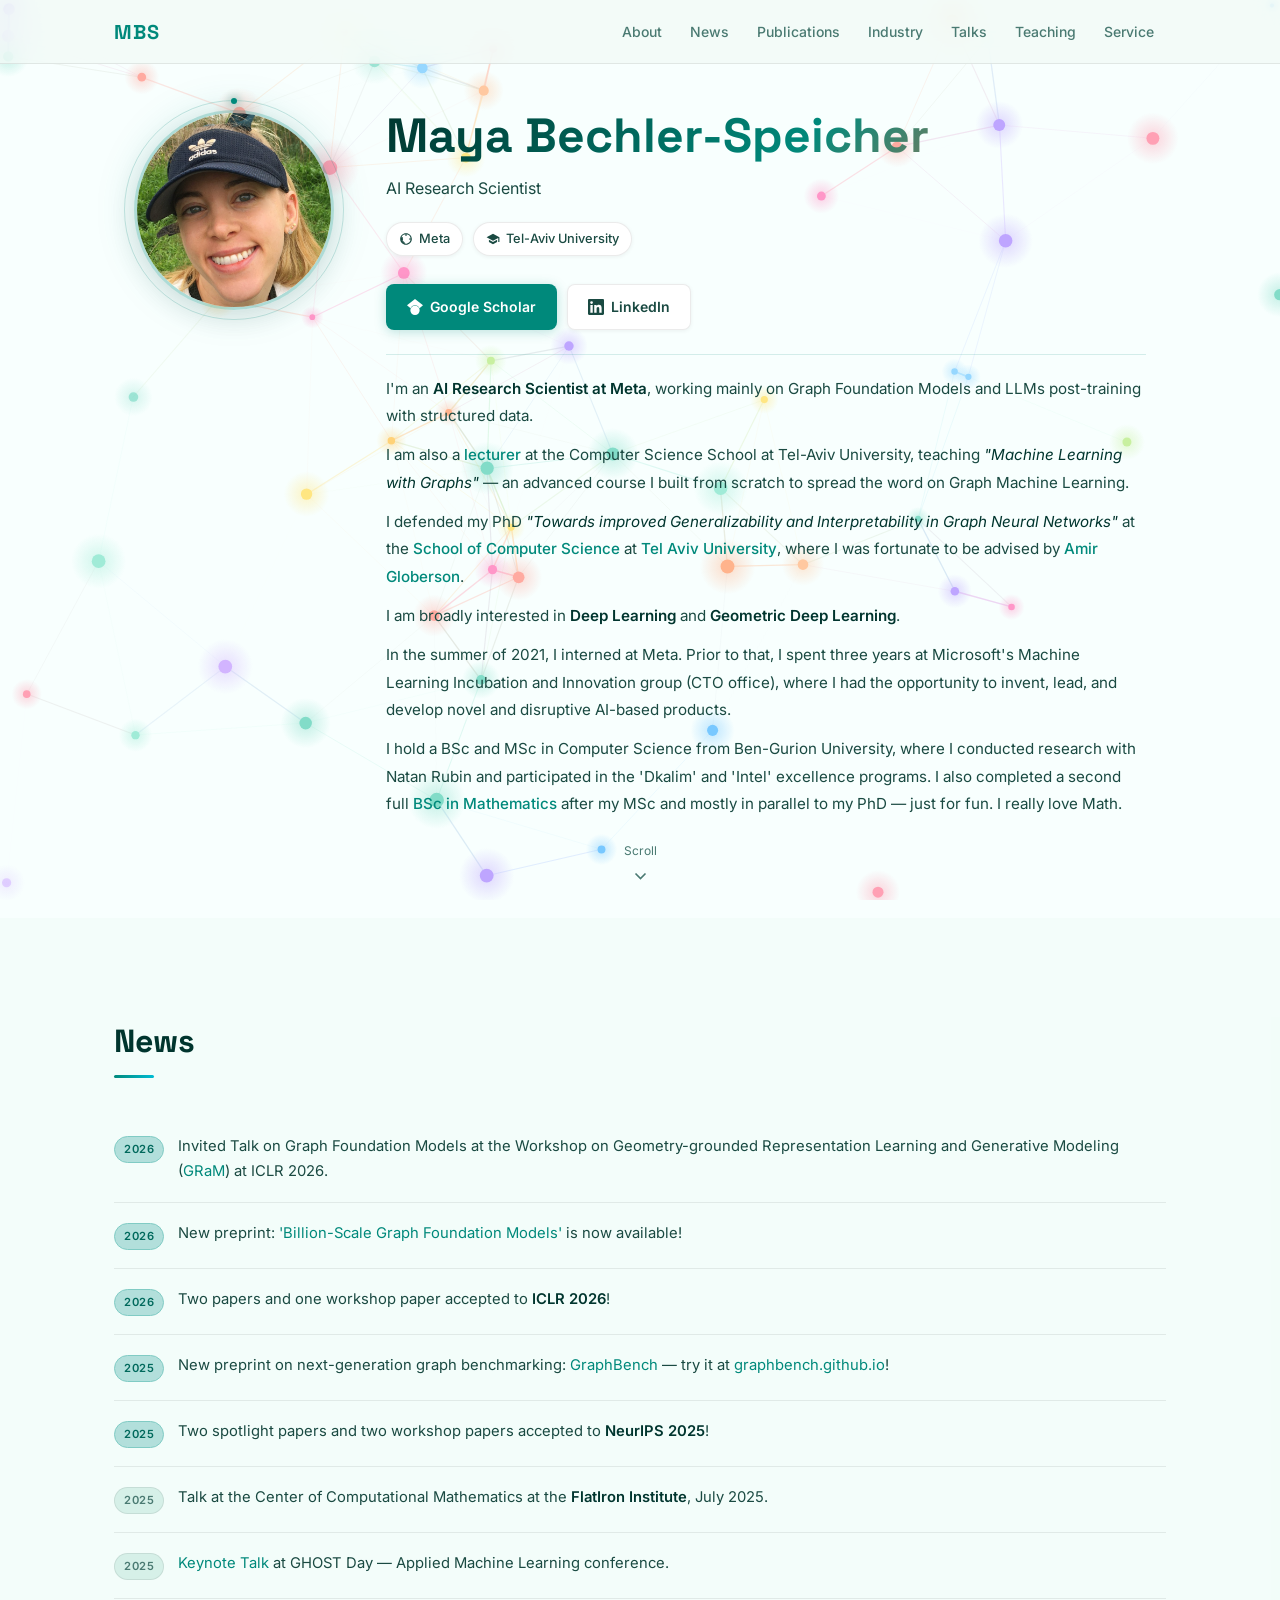
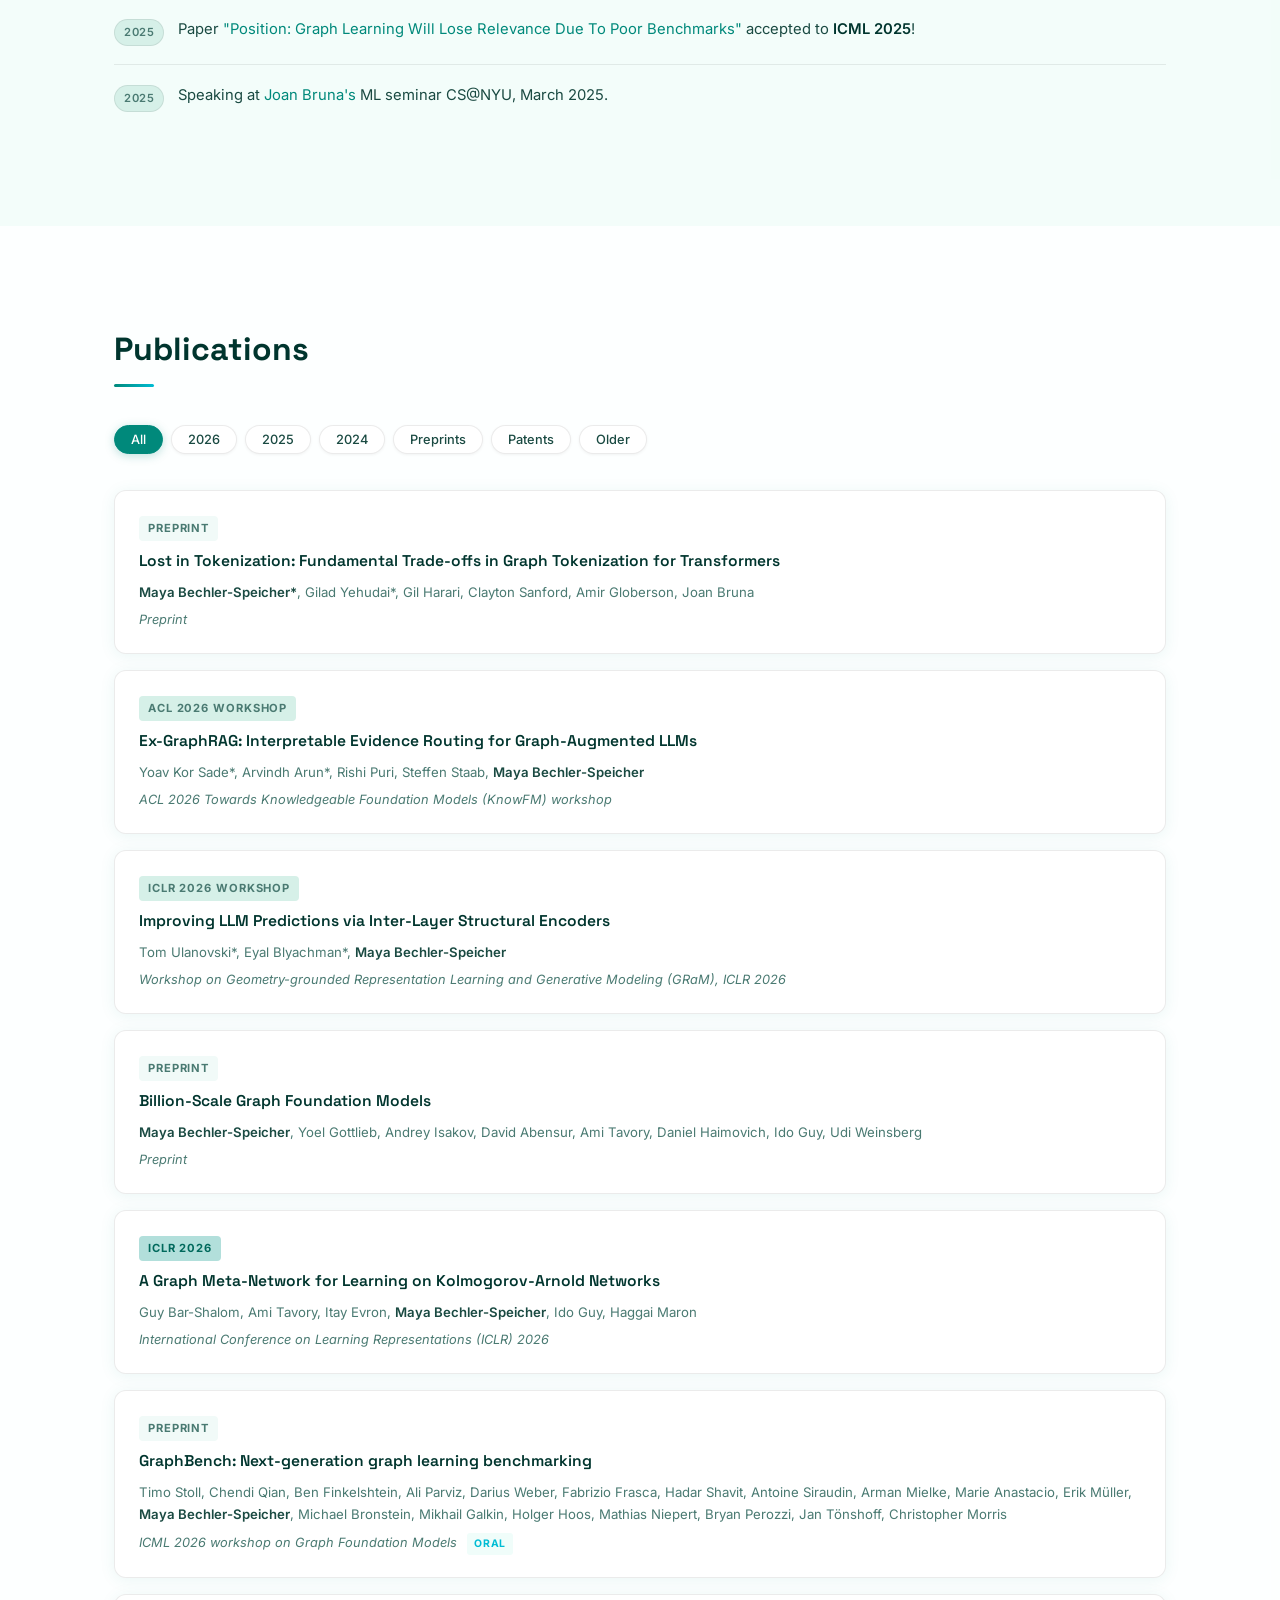
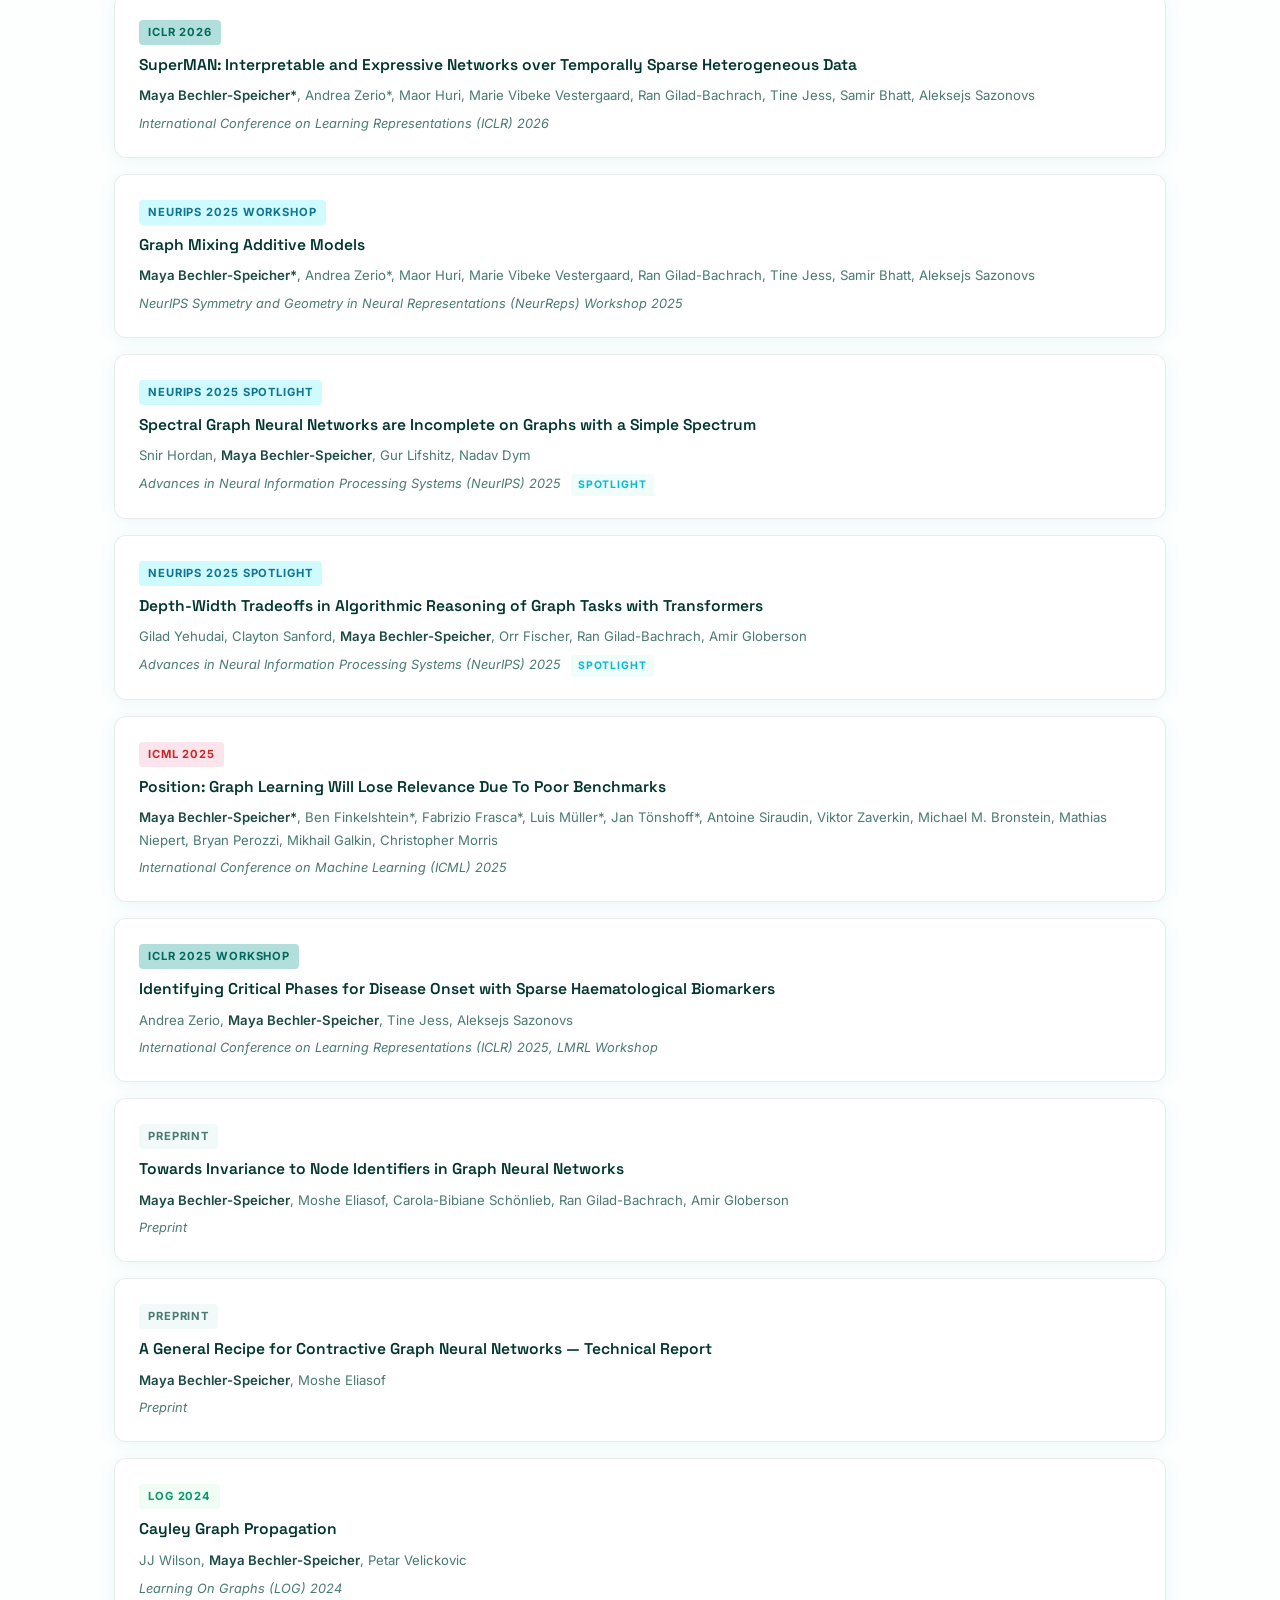
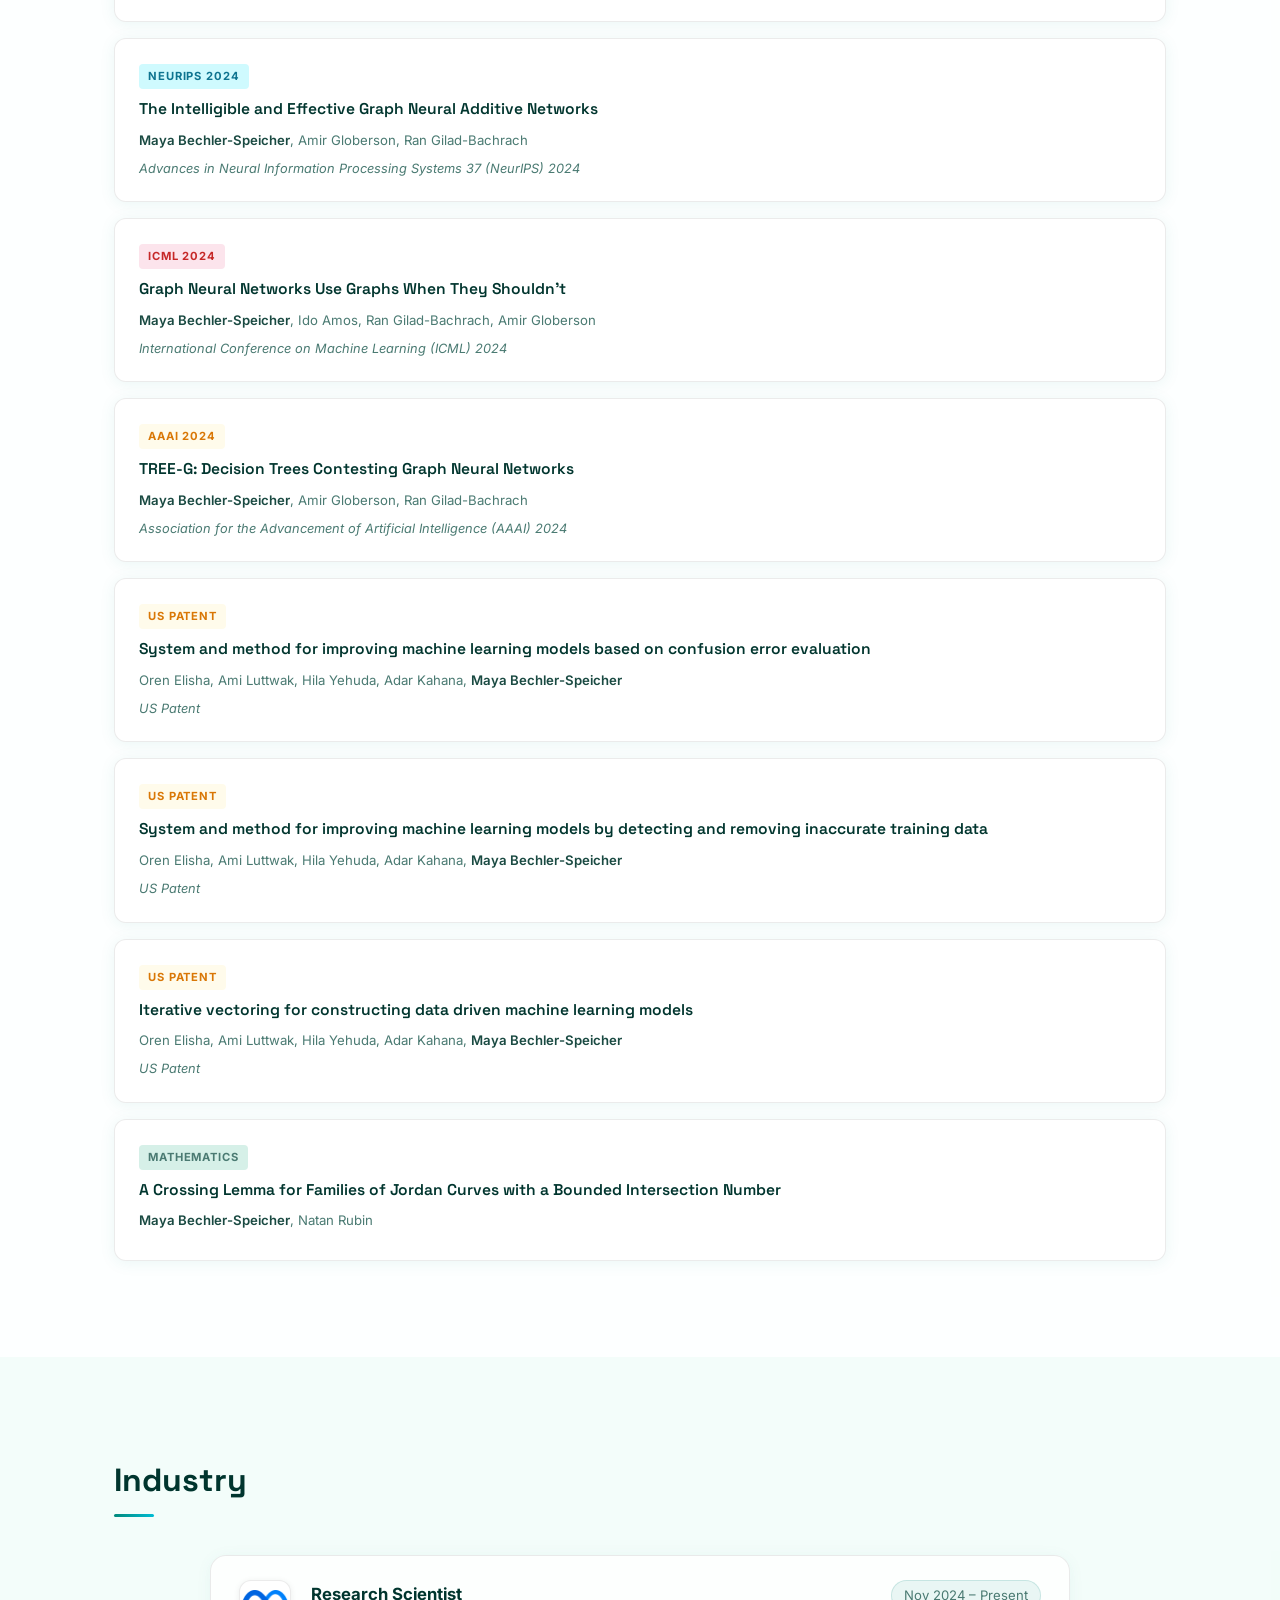
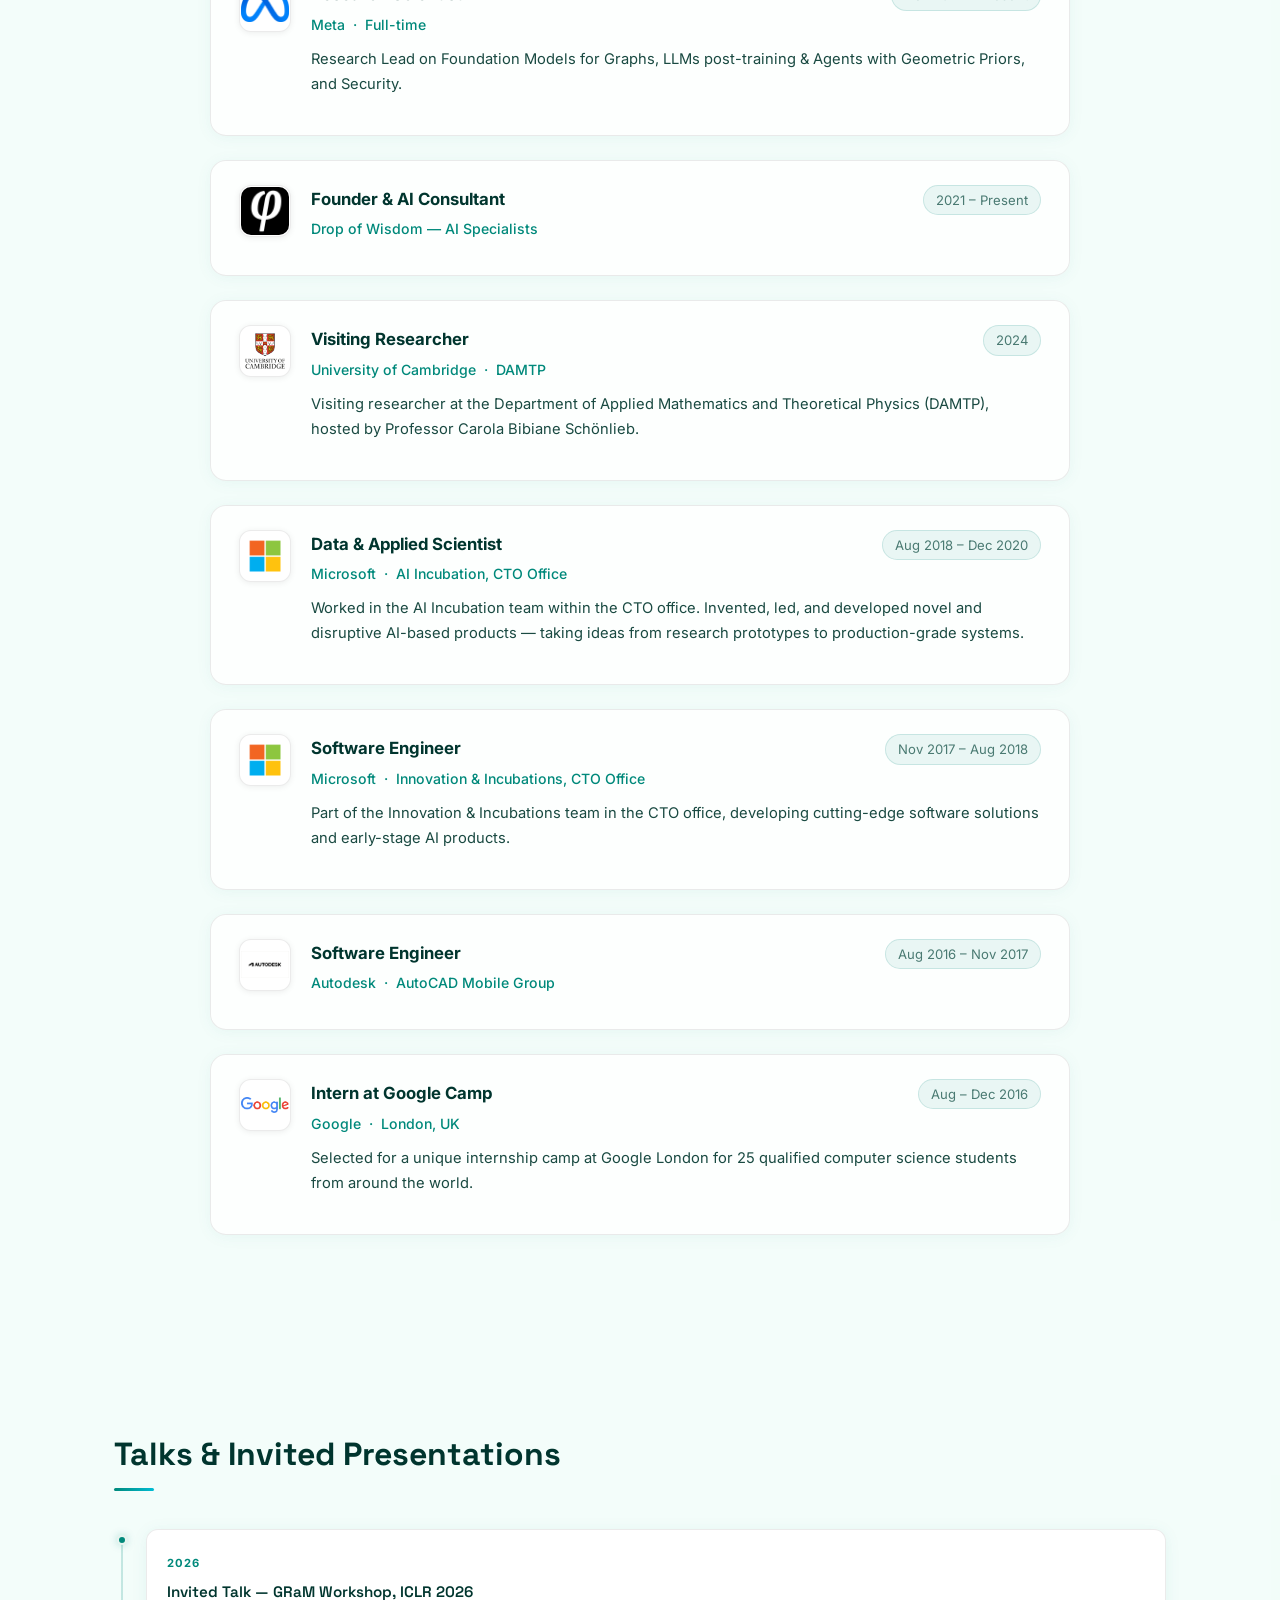
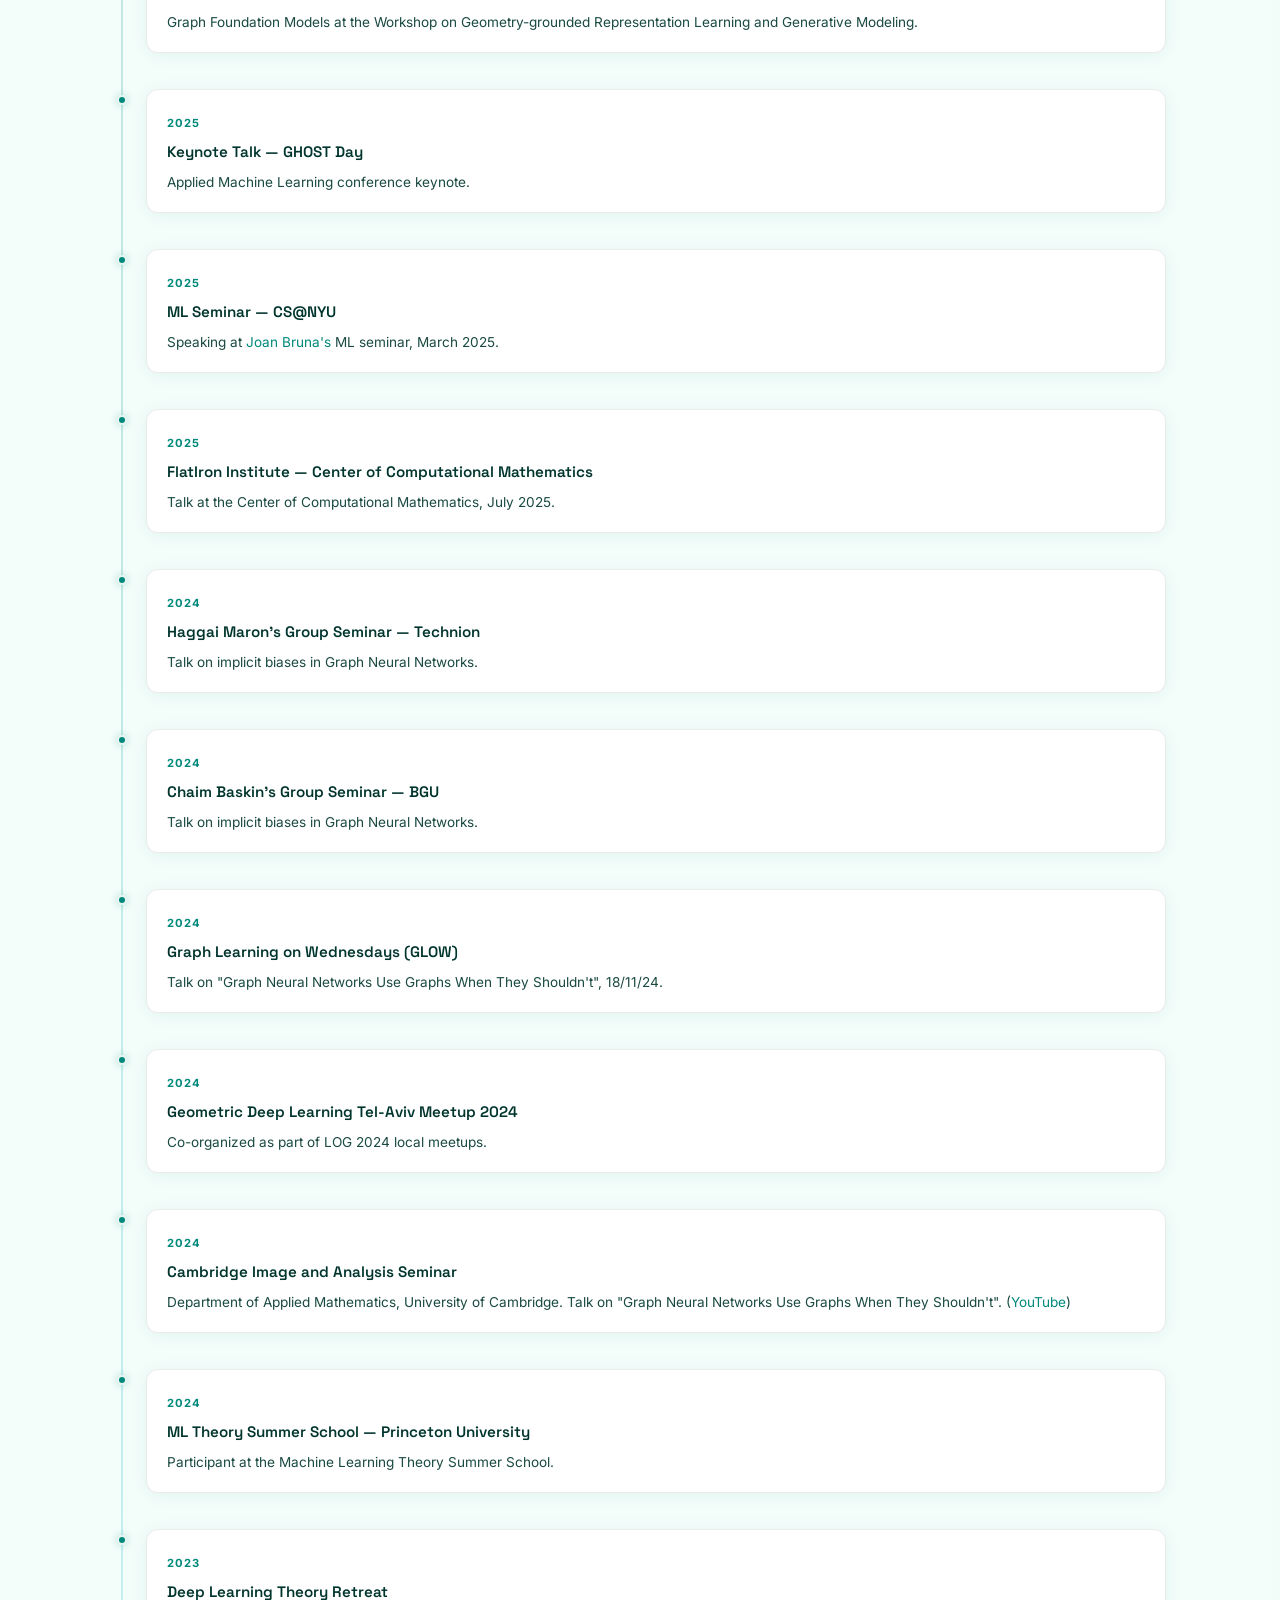
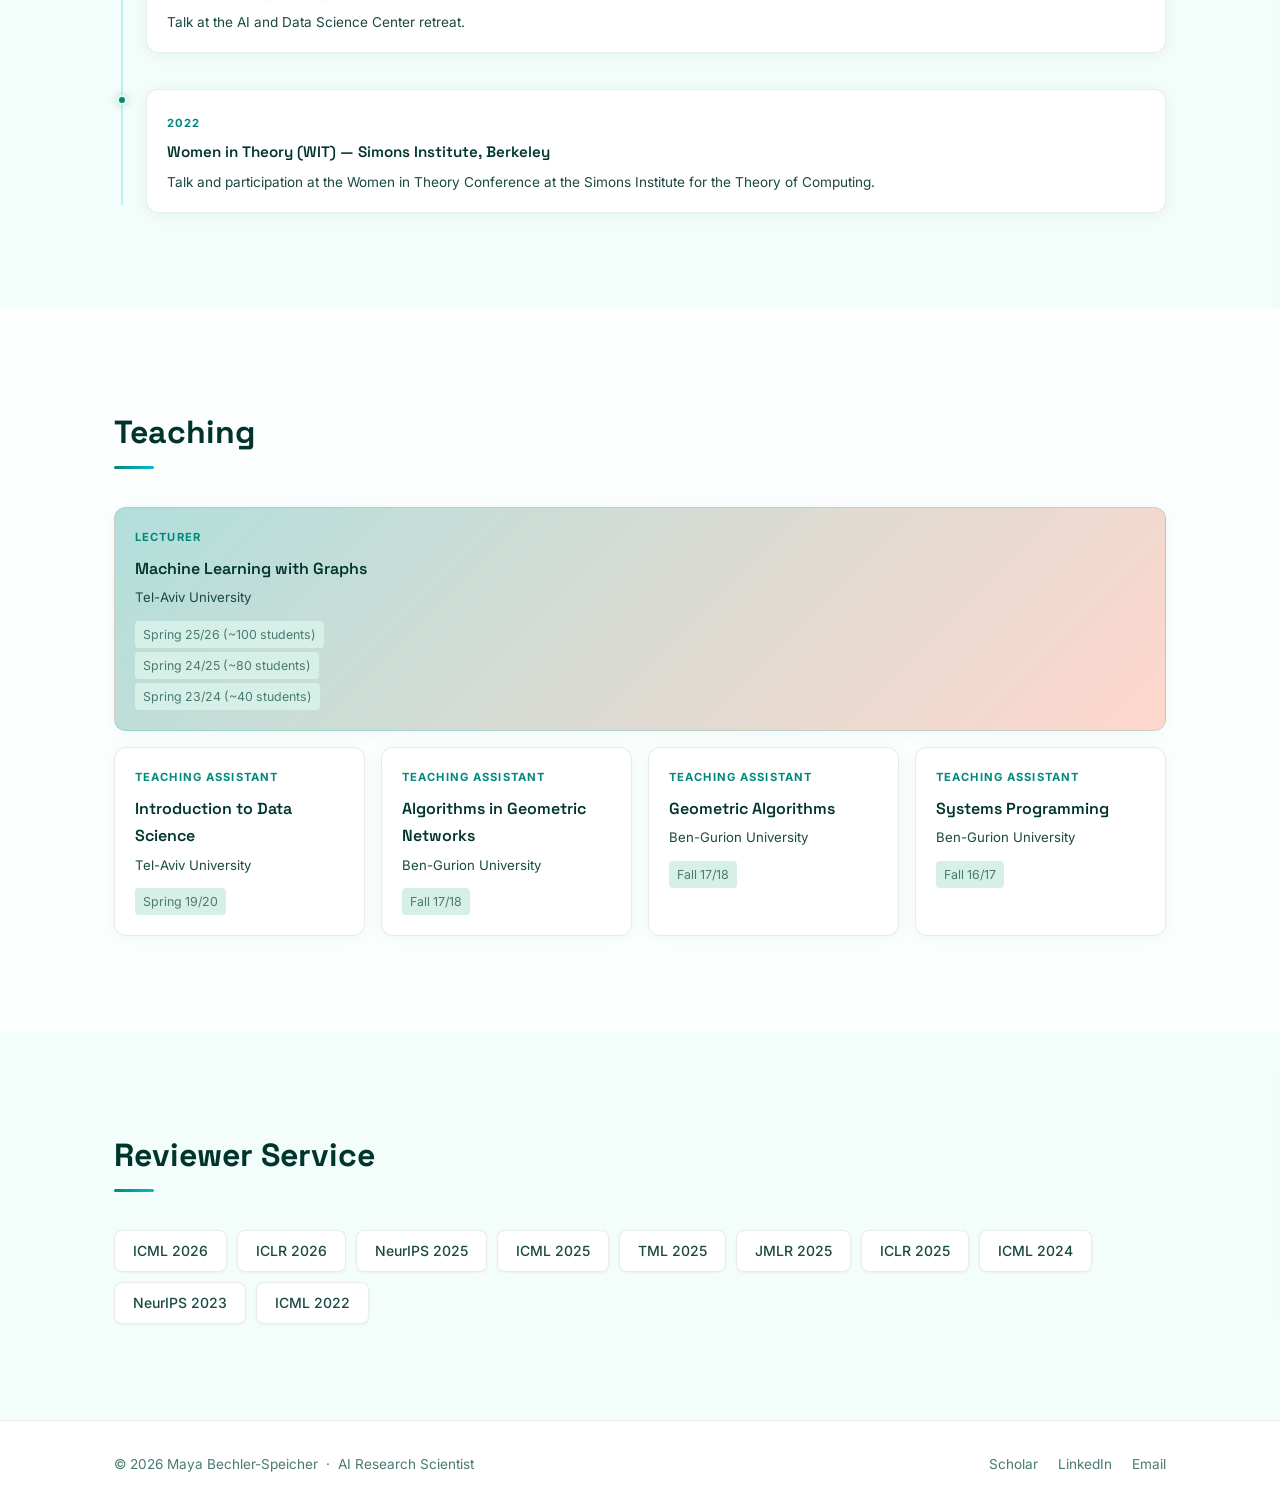
==== index.html @ f7dea1dd "Update index.html" ====
<!DOCTYPE html>
<html lang="en">
<head>
  <meta charset="UTF-8" />
  <meta name="viewport" content="width=device-width, initial-scale=1.0" />
  <title>Maya Bechler-Speicher | AI Research Scientist</title>
  <link rel="preconnect" href="https://fonts.googleapis.com" />
  <link rel="preconnect" href="https://fonts.gstatic.com" crossorigin />
  <link href="https://fonts.googleapis.com/css2?family=Inter:wght@300;400;500;600;700&family=Space+Grotesk:wght@400;500;600;700&display=swap" rel="stylesheet" />
  <link rel="stylesheet" href="style.css" />
</head>
<body>

  <!-- Full-page animated graph background -->
  <canvas id="graphCanvas"></canvas>

  <!-- Navigation -->
  <nav id="navbar">
    <div class="nav-inner">
      <a href="#hero" class="nav-logo">MBS</a>
      <ul class="nav-links">
        <li><a href="#about">About</a></li>
        <li><a href="#news">News</a></li>
        <li><a href="#publications">Publications</a></li>
        <li><a href="#industry">Industry</a></li>
        <li><a href="#talks">Talks</a></li>
        <li><a href="#teaching">Teaching</a></li>
        <li><a href="#service">Service</a></li>
      </ul>
      <button class="nav-toggle" id="navToggle" aria-label="Toggle menu">
        <span></span><span></span><span></span>
      </button>
    </div>
  </nav>

  <!-- Hero + About combined -->
  <section id="hero">
    <div class="hero-content">
      <div class="hero-photo-wrap">
        <img src="maya_profile.webp" alt="Maya Bechler-Speicher" class="hero-photo" />
        <div class="photo-ring"></div>
      </div>
      <div class="hero-text">
        <h1 class="hero-name">Maya Bechler-Speicher</h1>
        <p class="hero-role">AI Research Scientist</p>
        <div class="hero-affiliations">
          <span class="affil-badge">
            <svg viewBox="0 0 24 24" fill="currentColor" width="14" height="14"><path d="M12 2C6.48 2 2 6.48 2 12s4.48 10 10 10 10-4.48 10-10S17.52 2 12 2zm-1 17.93V18c0-.55.45-1 1-1s1 .45 1 1v1.93A8.001 8.001 0 014.07 13H6c.55 0 1 .45 1 1s-.45 1-1 1H4.07A8.001 8.001 0 0111 19.93zM4.07 11H6c.55 0 1-.45 1-1s-.45-1-1-1H4.07A8.001 8.001 0 0111 4.07V6c0 .55.45 1 1 1s1-.45 1-1V4.07A8.001 8.001 0 0119.93 11H18c-.55 0-1 .45-1 1s.45 1 1 1h1.93A8.001 8.001 0 0113 19.93V18c0-.55-.45-1-1-1s-1 .45-1 1v1.93A8.001 8.001 0 014.07 13H6c.55 0 1-.45 1-1s-.45-1-1-1H4.07z"/></svg>
            Meta
          </span>
          <span class="affil-badge">
            <svg viewBox="0 0 24 24" fill="currentColor" width="14" height="14"><path d="M12 3L1 9l11 6 9-4.91V17h2V9L12 3zM5 13.18v4L12 21l7-3.82v-4L12 17l-7-3.82z"/></svg>
            Tel-Aviv University
          </span>
        </div>
        <div class="hero-links">
          <a href="https://scholar.google.com/citations?user=5Fj_AUoAAAAJ&hl=en&oi=ao" target="_blank" class="hero-btn">
            <svg viewBox="0 0 24 24" fill="currentColor" width="16" height="16"><path d="M5.242 13.769L0 9.5 12 0l12 9.5-5.242 4.269C17.548 11.249 14.978 9.5 12 9.5c-2.977 0-5.548 1.748-6.758 4.269zM12 10a7 7 0 100 14 7 7 0 000-14z"/></svg>
            Google Scholar
          </a>
          <a href="https://www.linkedin.com/in/maya-bechler-speicher-815103103/" target="_blank" class="hero-btn hero-btn-outline">
            <svg viewBox="0 0 24 24" fill="currentColor" width="16" height="16"><path d="M20.447 20.452h-3.554v-5.569c0-1.328-.027-3.037-1.852-3.037-1.853 0-2.136 1.445-2.136 2.939v5.667H9.351V9h3.414v1.561h.046c.477-.9 1.637-1.85 3.37-1.85 3.601 0 4.267 2.37 4.267 5.455v6.286zM5.337 7.433a2.062 2.062 0 01-2.063-2.065 2.064 2.064 0 112.063 2.065zm1.782 13.019H3.555V9h3.564v11.452zM22.225 0H1.771C.792 0 0 .774 0 1.729v20.542C0 23.227.792 24 1.771 24h20.451C23.2 24 24 23.227 24 22.271V1.729C24 .774 23.2 0 22.222 0h.003z"/></svg>
            LinkedIn
          </a>
        </div>
        <div class="hero-bio">
          <p>I'm an <strong>AI Research Scientist at Meta</strong>, working mainly on Graph Foundation Models and LLMs post-training with structured data.</p>
          <p>I am also a <a href="https://www.linkedin.com/posts/maya-bechler-speicher-815103103_another-year-of-machine-learning-with-graphs-ugcPost-7391172399511248896-pEw3" target="_blank">lecturer</a> at the Computer Science School at Tel-Aviv University, teaching <em>"Machine Learning with Graphs"</em> — an advanced course I built from scratch to spread the word on Graph Machine Learning.</p>
          <p>I defended my PhD <em>"Towards improved Generalizability and Interpretability in Graph Neural Networks"</em> at the <a href="https://en.cs.tau.ac.il/computer" target="_blank">School of Computer Science</a> at <a href="https://english.tau.ac.il/" target="_blank">Tel Aviv University</a>, where I was fortunate to be advised by <a href="https://scholar.google.co.uk/citations?user=5JserkUAAAAJ&hl=en" target="_blank">Amir Globerson</a>.</p>
          <p>I am broadly interested in <strong>Deep Learning</strong> and <strong>Geometric Deep Learning</strong>.</p>
          <p>In the summer of 2021, I interned at Meta. Prior to that, I spent three years at Microsoft's Machine Learning Incubation and Innovation group (CTO office), where I had the opportunity to invent, lead, and develop novel and disruptive AI-based products.</p>
          <p>I hold a BSc and MSc in Computer Science from Ben-Gurion University, where I conducted research with Natan Rubin and participated in the 'Dkalim' and 'Intel' excellence programs. I also completed a second full <a href="https://www.linkedin.com/posts/maya-bechler-speicher-815103103_%D7%9C%D7%A4%D7%A0%D7%99-4-%D7%A9%D7%A0%D7%99%D7%9D-%D7%9B%D7%A9%D7%A2%D7%95%D7%93-%D7%94%D7%99%D7%99%D7%AA%D7%99-%D7%91%D7%AA%D7%95%D7%90%D7%A8-%D7%94%D7%A9%D7%A0%D7%99-%D7%91%D7%9E%D7%93%D7%A2%D7%99-activity-6967887113002328064-pbhO" target="_blank">BSc in Mathematics</a> after my MSc and mostly in parallel to my PhD — just for fun. I really love Math.</p>
        </div>
      </div>
    </div>
    <div class="hero-scroll-hint">
      <span>Scroll</span>
      <svg viewBox="0 0 24 24" fill="none" stroke="currentColor" stroke-width="2" width="20" height="20"><polyline points="6 9 12 15 18 9"/></svg>
    </div>
  </section>

  <!-- About anchor (for nav) -->
  <section id="about" style="display:none;"></section>

  <!-- News Section -->
  <section id="news" class="section section-alt">
    <div class="container">
      <h2 class="section-title">News</h2>
      <div class="news-list">
        <div class="news-item">
          <span class="news-badge badge-new">2026</span>
          <p>Invited Talk on Graph Foundation Models at the Workshop on Geometry-grounded Representation Learning and Generative Modeling (<a href="https://gram-workshop.github.io/" target="_blank">GRaM</a>) at ICLR 2026.</p>
        </div>
        <div class="news-item">
          <span class="news-badge badge-new">2026</span>
          <p>New preprint: <a href="https://arxiv.org/pdf/2602.04768" target="_blank">'Billion-Scale Graph Foundation Models'</a> is now available!</p>
        </div>
        <div class="news-item">
          <span class="news-badge badge-new">2026</span>
          <p>Two papers and one workshop paper accepted to <strong>ICLR 2026</strong>!</p>
        </div>
        <div class="news-item">
          <span class="news-badge badge-new">2025</span>
          <p>New preprint on next-generation graph benchmarking: <a href="https://arxiv.org/pdf/2512.04475" target="_blank">GraphBench</a> — try it at <a href="https://graphbench.github.io/website/" target="_blank">graphbench.github.io</a>!</p>
        </div>
        <div class="news-item">
          <span class="news-badge badge-new">2025</span>
          <p>Two spotlight papers and two workshop papers accepted to <strong>NeurIPS 2025</strong>!</p>
        </div>
        <div class="news-item">
          <span class="news-badge">2025</span>
          <p>Talk at the Center of Computational Mathematics at the <strong>FlatIron Institute</strong>, July 2025.</p>
        </div>
        <div class="news-item">
          <span class="news-badge">2025</span>
          <p><a href="https://ghostday.pl/speakers/" target="_blank">Keynote Talk</a> at GHOST Day — Applied Machine Learning conference.</p>
        </div>
        <div class="news-item">
          <span class="news-badge">2025</span>
          <p>Paper <a href="https://arxiv.org/pdf/2502.14546" target="_blank">"Position: Graph Learning Will Lose Relevance Due To Poor Benchmarks"</a> accepted to <strong>ICML 2025</strong>!</p>
        </div>
        <div class="news-item">
          <span class="news-badge">2025</span>
          <p>Speaking at <a href="https://scholar.google.com/citations?hl=en&user=L4bNmsMAAAAJ" target="_blank">Joan Bruna's</a> ML seminar CS@NYU, March 2025.</p>
        </div>
      </div>
    </div>
  </section>

  <!-- Publications Section -->
  <section id="publications" class="section">
    <div class="container">
      <h2 class="section-title">Publications</h2>

      <div class="pub-filter">
        <button class="filter-btn active" data-filter="all">All</button>
        <button class="filter-btn" data-filter="2026">2026</button>
        <button class="filter-btn" data-filter="2025">2025</button>
        <button class="filter-btn" data-filter="2024">2024</button>
        <button class="filter-btn" data-filter="preprint">Preprints</button>
        <button class="filter-btn" data-filter="patent">Patents</button>
        <button class="filter-btn" data-filter="older">Older</button>
      </div>

      <div class="pub-list" id="pubList">

        <div class="pub-card" data-year="2026" data-type="preprint">
          <div class="pub-venue-tag pub-preprint">Preprint</div>
          <h3 class="pub-title"><a href="https://arxiv.org/pdf/2605.22471" target="_blank">Lost in Tokenization: Fundamental Trade-offs in Graph Tokenization for Transformers</a></h3>
          <p class="pub-authors"><strong>Maya Bechler-Speicher*</strong>, Gilad Yehudai*, Gil Harari, Clayton Sanford, Amir Globerson, Joan Bruna</p>
          <p class="pub-venue">Preprint</p>
        </div>
        
        <div class="pub-card" data-year="2026" data-type="workshop">
          <div class="pub-venue-tag">ACL 2026 Workshop</div>
          <h3 class="pub-title"><a href="https://arxiv.org/pdf/2605.21994" target="_blank">Ex-GraphRAG: Interpretable Evidence Routing for Graph-Augmented LLMs</a></h3>
          <p class="pub-authors">Yoav Kor Sade*, Arvindh Arun*, Rishi Puri, Steffen Staab, <strong>Maya Bechler-Speicher</strong></p>
          <p class="pub-venue">ACL 2026 Towards Knowledgeable Foundation Models (KnowFM) workshop</p>
        </div>


        <div class="pub-card" data-year="2026" data-type="workshop">
          <div class="pub-venue-tag">ICLR 2026 Workshop</div>
          <h3 class="pub-title"><a href="https://openreview.net/pdf?id=ZXJl9B4MD4" target="_blank">Improving LLM Predictions via Inter-Layer Structural Encoders</a></h3>
          <p class="pub-authors">Tom Ulanovski*, Eyal Blyachman*, <strong>Maya Bechler-Speicher</strong></p>
          <p class="pub-venue">Workshop on Geometry-grounded Representation Learning and Generative Modeling (GRaM), ICLR 2026</p>
        </div>

        <div class="pub-card" data-year="2026" data-type="preprint">
          <div class="pub-venue-tag pub-preprint">Preprint</div>
          <h3 class="pub-title"><a href="https://arxiv.org/pdf/2602.04768" target="_blank">Billion-Scale Graph Foundation Models</a></h3>
          <p class="pub-authors"><strong>Maya Bechler-Speicher</strong>, Yoel Gottlieb, Andrey Isakov, David Abensur, Ami Tavory, Daniel Haimovich, Ido Guy, Udi Weinsberg</p>
          <p class="pub-venue">Preprint</p>
        </div>

        <div class="pub-card" data-year="2026">
          <div class="pub-venue-tag pub-iclr">ICLR 2026</div>
          <h3 class="pub-title"><a href="#" target="_blank">A Graph Meta-Network for Learning on Kolmogorov-Arnold Networks</a></h3>
          <p class="pub-authors">Guy Bar-Shalom, Ami Tavory, Itay Evron, <strong>Maya Bechler-Speicher</strong>, Ido Guy, Haggai Maron</p>
          <p class="pub-venue">International Conference on Learning Representations (ICLR) 2026</p>
        </div>

        <div class="pub-card" data-year="2026" data-type="workshop">
          <div class="pub-venue-tag pub-preprint">Preprint</div>
          <h3 class="pub-title"><a href="https://arxiv.org/pdf/2512.04475" target="_blank">GraphBench: Next-generation graph learning benchmarking</a></h3>
          <p class="pub-authors">Timo Stoll, Chendi Qian, Ben Finkelshtein, Ali Parviz, Darius Weber, Fabrizio Frasca, Hadar Shavit, Antoine Siraudin, Arman Mielke, Marie Anastacio, Erik Müller, <strong>Maya Bechler-Speicher</strong>, Michael Bronstein, Mikhail Galkin, Holger Hoos, Mathias Niepert, Bryan Perozzi, Jan Tönshoff, Christopher Morris</p>
          <p class="pub-venue">ICML 2026 workshop on Graph Foundation Models <span class="spotlight-badge">Oral</span></p>
        </div>

        <div class="pub-card" data-year="2026">
          <div class="pub-venue-tag pub-iclr">ICLR 2026</div>
          <h3 class="pub-title"><a href="#" target="_blank">SuperMAN: Interpretable and Expressive Networks over Temporally Sparse Heterogeneous Data</a></h3>
          <p class="pub-authors"><strong>Maya Bechler-Speicher*</strong>, Andrea Zerio*, Maor Huri, Marie Vibeke Vestergaard, Ran Gilad-Bachrach, Tine Jess, Samir Bhatt, Aleksejs Sazonovs</p>
          <p class="pub-venue">International Conference on Learning Representations (ICLR) 2026</p>
        </div>

        <div class="pub-card" data-year="2025" data-type="workshop">
          <div class="pub-venue-tag pub-neurips">NeurIPS 2025 Workshop</div>
          <h3 class="pub-title"><a href="#" target="_blank">Graph Mixing Additive Models</a></h3>
          <p class="pub-authors"><strong>Maya Bechler-Speicher*</strong>, Andrea Zerio*, Maor Huri, Marie Vibeke Vestergaard, Ran Gilad-Bachrach, Tine Jess, Samir Bhatt, Aleksejs Sazonovs</p>
          <p class="pub-venue">NeurIPS Symmetry and Geometry in Neural Representations (NeurReps) Workshop 2025</p>
        </div>

        <div class="pub-card" data-year="2025">
          <div class="pub-venue-tag pub-neurips">NeurIPS 2025 Spotlight</div>
          <h3 class="pub-title"><a href="#" target="_blank">Spectral Graph Neural Networks are Incomplete on Graphs with a Simple Spectrum</a></h3>
          <p class="pub-authors">Snir Hordan, <strong>Maya Bechler-Speicher</strong>, Gur Lifshitz, Nadav Dym</p>
          <p class="pub-venue">Advances in Neural Information Processing Systems (NeurIPS) 2025 <span class="spotlight-badge">Spotlight</span></p>
        </div>

        <div class="pub-card" data-year="2025">
          <div class="pub-venue-tag pub-neurips">NeurIPS 2025 Spotlight</div>
          <h3 class="pub-title"><a href="#" target="_blank">Depth-Width Tradeoffs in Algorithmic Reasoning of Graph Tasks with Transformers</a></h3>
          <p class="pub-authors">Gilad Yehudai, Clayton Sanford, <strong>Maya Bechler-Speicher</strong>, Orr Fischer, Ran Gilad-Bachrach, Amir Globerson</p>
          <p class="pub-venue">Advances in Neural Information Processing Systems (NeurIPS) 2025 <span class="spotlight-badge">Spotlight</span></p>
        </div>

        <div class="pub-card" data-year="2025">
          <div class="pub-venue-tag pub-icml">ICML 2025</div>
          <h3 class="pub-title"><a href="https://arxiv.org/pdf/2502.14546" target="_blank">Position: Graph Learning Will Lose Relevance Due To Poor Benchmarks</a></h3>
          <p class="pub-authors"><strong>Maya Bechler-Speicher*</strong>, Ben Finkelshtein*, Fabrizio Frasca*, Luis Müller*, Jan Tönshoff*, Antoine Siraudin, Viktor Zaverkin, Michael M. Bronstein, Mathias Niepert, Bryan Perozzi, Mikhail Galkin, Christopher Morris</p>
          <p class="pub-venue">International Conference on Machine Learning (ICML) 2025</p>
        </div>

        <div class="pub-card" data-year="2025" data-type="workshop">
          <div class="pub-venue-tag pub-iclr">ICLR 2025 Workshop</div>
          <h3 class="pub-title"><a href="#" target="_blank">Identifying Critical Phases for Disease Onset with Sparse Haematological Biomarkers</a></h3>
          <p class="pub-authors">Andrea Zerio, <strong>Maya Bechler-Speicher</strong>, Tine Jess, Aleksejs Sazonovs</p>
          <p class="pub-venue">International Conference on Learning Representations (ICLR) 2025, LMRL Workshop</p>
        </div>

        <div class="pub-card" data-year="2025" data-type="preprint">
          <div class="pub-venue-tag pub-preprint">Preprint</div>
          <h3 class="pub-title"><a href="#" target="_blank">Towards Invariance to Node Identifiers in Graph Neural Networks</a></h3>
          <p class="pub-authors"><strong>Maya Bechler-Speicher</strong>, Moshe Eliasof, Carola-Bibiane Schönlieb, Ran Gilad-Bachrach, Amir Globerson</p>
          <p class="pub-venue">Preprint</p>
        </div>

        <div class="pub-card" data-year="2025" data-type="preprint">
          <div class="pub-venue-tag pub-preprint">Preprint</div>
          <h3 class="pub-title"><a href="#" target="_blank">A General Recipe for Contractive Graph Neural Networks — Technical Report</a></h3>
          <p class="pub-authors"><strong>Maya Bechler-Speicher</strong>, Moshe Eliasof</p>
          <p class="pub-venue">Preprint</p>
        </div>

        <div class="pub-card" data-year="2024">
          <div class="pub-venue-tag pub-log">LOG 2024</div>
          <h3 class="pub-title"><a href="#" target="_blank">Cayley Graph Propagation</a></h3>
          <p class="pub-authors">JJ Wilson, <strong>Maya Bechler-Speicher</strong>, Petar Velickovic</p>
          <p class="pub-venue">Learning On Graphs (LOG) 2024</p>
        </div>

        <div class="pub-card" data-year="2024">
          <div class="pub-venue-tag pub-neurips">NeurIPS 2024</div>
          <h3 class="pub-title"><a href="#" target="_blank">The Intelligible and Effective Graph Neural Additive Networks</a></h3>
          <p class="pub-authors"><strong>Maya Bechler-Speicher</strong>, Amir Globerson, Ran Gilad-Bachrach</p>
          <p class="pub-venue">Advances in Neural Information Processing Systems 37 (NeurIPS) 2024</p>
        </div>

        <div class="pub-card" data-year="2024">
          <div class="pub-venue-tag pub-icml">ICML 2024</div>
          <h3 class="pub-title"><a href="#" target="_blank">Graph Neural Networks Use Graphs When They Shouldn't</a></h3>
          <p class="pub-authors"><strong>Maya Bechler-Speicher</strong>, Ido Amos, Ran Gilad-Bachrach, Amir Globerson</p>
          <p class="pub-venue">International Conference on Machine Learning (ICML) 2024</p>
        </div>

        <div class="pub-card" data-year="2024">
          <div class="pub-venue-tag pub-aaai">AAAI 2024</div>
          <h3 class="pub-title"><a href="#" target="_blank">TREE-G: Decision Trees Contesting Graph Neural Networks</a></h3>
          <p class="pub-authors"><strong>Maya Bechler-Speicher</strong>, Amir Globerson, Ran Gilad-Bachrach</p>
          <p class="pub-venue">Association for the Advancement of Artificial Intelligence (AAAI) 2024</p>
        </div>

        <div class="pub-card" data-year="older" data-type="patent">
          <div class="pub-venue-tag pub-patent">US Patent</div>
          <h3 class="pub-title"><a href="#" target="_blank">System and method for improving machine learning models based on confusion error evaluation</a></h3>
          <p class="pub-authors">Oren Elisha, Ami Luttwak, Hila Yehuda, Adar Kahana, <strong>Maya Bechler-Speicher</strong></p>
          <p class="pub-venue">US Patent</p>
        </div>

        <div class="pub-card" data-year="older" data-type="patent">
          <div class="pub-venue-tag pub-patent">US Patent</div>
          <h3 class="pub-title"><a href="#" target="_blank">System and method for improving machine learning models by detecting and removing inaccurate training data</a></h3>
          <p class="pub-authors">Oren Elisha, Ami Luttwak, Hila Yehuda, Adar Kahana, <strong>Maya Bechler-Speicher</strong></p>
          <p class="pub-venue">US Patent</p>
        </div>

        <div class="pub-card" data-year="older" data-type="patent">
          <div class="pub-venue-tag pub-patent">US Patent</div>
          <h3 class="pub-title"><a href="#" target="_blank">Iterative vectoring for constructing data driven machine learning models</a></h3>
          <p class="pub-authors">Oren Elisha, Ami Luttwak, Hila Yehuda, Adar Kahana, <strong>Maya Bechler-Speicher</strong></p>
          <p class="pub-venue">US Patent</p>
        </div>

        <div class="pub-card" data-year="older">
          <div class="pub-venue-tag">Mathematics</div>
          <h3 class="pub-title"><a href="#" target="_blank">A Crossing Lemma for Families of Jordan Curves with a Bounded Intersection Number</a></h3>
          <p class="pub-authors"><strong>Maya Bechler-Speicher</strong>, Natan Rubin</p>
        </div>

      </div>
    </div>
  </section>

  <!-- Industry Section -->
  <section id="industry" class="section section-alt">
    <div class="container">
      <h2 class="section-title">Industry</h2>
      <div class="industry-timeline">

        <!-- Meta - Research Scientist -->
        <div class="industry-card">
          <div class="industry-logo">
            <img src="logo_meta.png" alt="Meta" width="48" height="48">
          </div>
          <div class="industry-body">
            <div class="industry-header">
              <div>
                <h3 class="industry-title">Research Scientist</h3>
                <p class="industry-company">Meta &nbsp;&middot;&nbsp; Full-time</p>
              </div>
              <span class="industry-date">Nov 2024 &ndash; Present</span>
            </div>
            <p class="industry-desc">Research Lead on Foundation Models for Graphs, LLMs post-training &amp; Agents with Geometric Priors, and Security.</p>

          </div>
        </div>

        <!-- Drop of Wisdom -->
        <div class="industry-card">
          <div class="industry-logo">
            <img src="logo_dow.png" alt="Drop of Wisdom" width="48" height="48">
          </div>
          <div class="industry-body">
            <div class="industry-header">
              <div>
                <h3 class="industry-title">Founder &amp; AI Consultant</h3>
                <p class="industry-company">Drop of Wisdom &mdash; AI Specialists</p>
              </div>
              <span class="industry-date">2021 &ndash; Present</span>
            </div>


          </div>
        </div>

        <!-- Cambridge -->
        <div class="industry-card">
          <div class="industry-logo">
            <img src="logo_cambridge.png" alt="University of Cambridge" width="48" height="48">
          </div>
          <div class="industry-body">
            <div class="industry-header">
              <div>
                <h3 class="industry-title">Visiting Researcher</h3>
                <p class="industry-company">University of Cambridge &nbsp;&middot;&nbsp; DAMTP</p>
              </div>
              <span class="industry-date">2024</span>
            </div>
            <p class="industry-desc">Visiting researcher at the Department of Applied Mathematics and Theoretical Physics (DAMTP), hosted by Professor Carola Bibiane Sch&ouml;nlieb.</p>

          </div>
        </div>

        <!-- Microsoft Data Scientist -->
        <div class="industry-card">
          <div class="industry-logo">
            <img src="logo_microsoft.png" alt="Microsoft" width="48" height="48">
          </div>
          <div class="industry-body">
            <div class="industry-header">
              <div>
                <h3 class="industry-title">Data &amp; Applied Scientist</h3>
                <p class="industry-company">Microsoft &nbsp;&middot;&nbsp; AI Incubation, CTO Office</p>
              </div>
              <span class="industry-date">Aug 2018 &ndash; Dec 2020</span>
            </div>
            <p class="industry-desc">Worked in the AI Incubation team within the CTO office. Invented, led, and developed novel and disruptive AI-based products &mdash; taking ideas from research prototypes to production-grade systems.</p>

          </div>
        </div>

        <!-- Microsoft Software Engineer -->
        <div class="industry-card">
          <div class="industry-logo">
            <img src="logo_microsoft.png" alt="Microsoft" width="48" height="48">
          </div>
          <div class="industry-body">
            <div class="industry-header">
              <div>
                <h3 class="industry-title">Software Engineer</h3>
                <p class="industry-company">Microsoft &nbsp;&middot;&nbsp; Innovation &amp; Incubations, CTO Office</p>
              </div>
              <span class="industry-date">Nov 2017 &ndash; Aug 2018</span>
            </div>
            <p class="industry-desc">Part of the Innovation &amp; Incubations team in the CTO office, developing cutting-edge software solutions and early-stage AI products.</p>

          </div>
        </div>

        <!-- Autodesk -->
        <div class="industry-card">
          <div class="industry-logo">
            <img src="logo_autodesk.png" alt="Autodesk" width="48" height="48">
          </div>
          <div class="industry-body">
            <div class="industry-header">
              <div>
                <h3 class="industry-title">Software Engineer</h3>
                <p class="industry-company">Autodesk &nbsp;&middot;&nbsp; AutoCAD Mobile Group</p>
              </div>
              <span class="industry-date">Aug 2016 &ndash; Nov 2017</span>
            </div>


          </div>
        </div>

        <!-- Google Camp -->
        <div class="industry-card">
          <div class="industry-logo">
            <img src="logo_google.png" alt="Google" width="48" height="48">
          </div>
          <div class="industry-body">
            <div class="industry-header">
              <div>
                <h3 class="industry-title">Intern at Google Camp</h3>
                <p class="industry-company">Google &nbsp;&middot;&nbsp; London, UK</p>
              </div>
              <span class="industry-date">Aug &ndash; Dec 2016</span>
            </div>
            <p class="industry-desc">Selected for a unique internship camp at Google London for 25 qualified computer science students from around the world.</p>

          </div>
        </div>

      </div>
    </div>
  </section>

  <!-- Talks Section -->
  <section id="talks" class="section section-alt">
    <div class="container">
      <h2 class="section-title">Talks &amp; Invited Presentations</h2>
      <div class="timeline">

        <div class="timeline-item">
          <div class="timeline-dot"></div>
          <div class="timeline-content">
            <span class="timeline-year">2026</span>
            <h3>Invited Talk — GRaM Workshop, ICLR 2026</h3>
            <p>Graph Foundation Models at the Workshop on Geometry-grounded Representation Learning and Generative Modeling.</p>
          </div>
        </div>

        <div class="timeline-item">
          <div class="timeline-dot"></div>
          <div class="timeline-content">
            <span class="timeline-year">2025</span>
            <h3><a href="https://ghostday.pl/speakers/" target="_blank">Keynote Talk — GHOST Day</a></h3>
            <p>Applied Machine Learning conference keynote.</p>
          </div>
        </div>

        <div class="timeline-item">
          <div class="timeline-dot"></div>
          <div class="timeline-content">
            <span class="timeline-year">2025</span>
            <h3>ML Seminar — CS@NYU</h3>
            <p>Speaking at <a href="https://scholar.google.com/citations?hl=en&user=L4bNmsMAAAAJ" target="_blank">Joan Bruna's</a> ML seminar, March 2025.</p>
          </div>
        </div>

        <div class="timeline-item">
          <div class="timeline-dot"></div>
          <div class="timeline-content">
            <span class="timeline-year">2025</span>
            <h3>FlatIron Institute — Center of Computational Mathematics</h3>
            <p>Talk at the Center of Computational Mathematics, July 2025.</p>
          </div>
        </div>

        <div class="timeline-item">
          <div class="timeline-dot"></div>
          <div class="timeline-content">
            <span class="timeline-year">2024</span>
            <h3>Haggai Maron's Group Seminar — Technion</h3>
            <p>Talk on implicit biases in Graph Neural Networks.</p>
          </div>
        </div>

        <div class="timeline-item">
          <div class="timeline-dot"></div>
          <div class="timeline-content">
            <span class="timeline-year">2024</span>
            <h3>Chaim Baskin's Group Seminar — BGU</h3>
            <p>Talk on implicit biases in Graph Neural Networks.</p>
          </div>
        </div>

        <div class="timeline-item">
          <div class="timeline-dot"></div>
          <div class="timeline-content">
            <span class="timeline-year">2024</span>
            <h3><a href="#" target="_blank">Graph Learning on Wednesdays (GLOW)</a></h3>
            <p>Talk on "Graph Neural Networks Use Graphs When They Shouldn't", 18/11/24.</p>
          </div>
        </div>

        <div class="timeline-item">
          <div class="timeline-dot"></div>
          <div class="timeline-content">
            <span class="timeline-year">2024</span>
            <h3>Geometric Deep Learning Tel-Aviv Meetup 2024</h3>
            <p>Co-organized as part of LOG 2024 local meetups.</p>
          </div>
        </div>

        <div class="timeline-item">
          <div class="timeline-dot"></div>
          <div class="timeline-content">
            <span class="timeline-year">2024</span>
            <h3>Cambridge Image and Analysis Seminar</h3>
            <p>Department of Applied Mathematics, University of Cambridge. Talk on "Graph Neural Networks Use Graphs When They Shouldn't". (<a href="#" target="_blank">YouTube</a>)</p>
          </div>
        </div>

        <div class="timeline-item">
          <div class="timeline-dot"></div>
          <div class="timeline-content">
            <span class="timeline-year">2024</span>
            <h3>ML Theory Summer School — Princeton University</h3>
            <p>Participant at the Machine Learning Theory Summer School.</p>
          </div>
        </div>

        <div class="timeline-item">
          <div class="timeline-dot"></div>
          <div class="timeline-content">
            <span class="timeline-year">2023</span>
            <h3>Deep Learning Theory Retreat</h3>
            <p>Talk at the AI and Data Science Center retreat.</p>
          </div>
        </div>

        <div class="timeline-item">
          <div class="timeline-dot"></div>
          <div class="timeline-content">
            <span class="timeline-year">2022</span>
            <h3>Women in Theory (WIT) — Simons Institute, Berkeley</h3>
            <p>Talk and participation at the Women in Theory Conference at the Simons Institute for the Theory of Computing.</p>
          </div>
        </div>

      </div>
    </div>
  </section>

  <!-- Teaching Section -->
  <section id="teaching" class="section">
    <div class="container">
      <h2 class="section-title">Teaching</h2>
      <div class="teaching-grid">
        <div class="teaching-card teaching-featured">
          <div class="teaching-role">Lecturer</div>
          <h3>Machine Learning with Graphs</h3>
          <p>Tel-Aviv University</p>
          <div class="teaching-years">
            <span>Spring 25/26 (~100 students)</span>
            <span>Spring 24/25 (~80 students)</span>
            <span>Spring 23/24 (~40 students)</span>
          </div>
        </div>
        <div class="teaching-card">
          <div class="teaching-role">Teaching Assistant</div>
          <h3>Introduction to Data Science</h3>
          <p>Tel-Aviv University</p>
          <div class="teaching-years"><span>Spring 19/20</span></div>
        </div>
        <div class="teaching-card">
          <div class="teaching-role">Teaching Assistant</div>
          <h3>Algorithms in Geometric Networks</h3>
          <p>Ben-Gurion University</p>
          <div class="teaching-years"><span>Fall 17/18</span></div>
        </div>
        <div class="teaching-card">
          <div class="teaching-role">Teaching Assistant</div>
          <h3>Geometric Algorithms</h3>
          <p>Ben-Gurion University</p>
          <div class="teaching-years"><span>Fall 17/18</span></div>
        </div>
        <div class="teaching-card">
          <div class="teaching-role">Teaching Assistant</div>
          <h3>Systems Programming</h3>
          <p>Ben-Gurion University</p>
          <div class="teaching-years"><span>Fall 16/17</span></div>
        </div>
      </div>
    </div>
  </section>

  <!-- Service Section -->
  <section id="service" class="section section-alt">
    <div class="container">
      <h2 class="section-title">Reviewer Service</h2>
      <div class="service-grid">
        <div class="service-badge">ICML 2026</div>
        <div class="service-badge">ICLR 2026</div>
        <div class="service-badge">NeurIPS 2025</div>
        <div class="service-badge">ICML 2025</div>
        <div class="service-badge">TML 2025</div>
        <div class="service-badge">JMLR 2025</div>
        <div class="service-badge">ICLR 2025</div>
        <div class="service-badge">ICML 2024</div>
        <div class="service-badge">NeurIPS 2023</div>
        <div class="service-badge">ICML 2022</div>
      </div>
    </div>
  </section>

  <!-- Footer -->
  <footer>
    <div class="container footer-inner">
      <p>&copy; 2026 Maya Bechler-Speicher &nbsp;·&nbsp; AI Research Scientist</p>
      <div class="footer-links">
        <a href="https://scholar.google.com/citations?user=5Fj_AUoAAAAJ&hl=en&oi=ao" target="_blank">Scholar</a>
        <a href="https://www.linkedin.com/in/maya-bechler-speicher-815103103/" target="_blank">LinkedIn</a>
        <a href="mailto:mayab4@mail.tau.ac.il">Email</a>
      </div>
    </div>
  </footer>

  <script src="main.js"></script>
</body>
</html>
---- style.css ----
/* ===== RESET & BASE ===== */
*, *::before, *::after { box-sizing: border-box; margin: 0; padding: 0; }

:root {
  --bg: #f2faf7;
  --bg-alt: #e8f5f0;
  --surface: #ffffff;
  --surface2: #d6f0e8;
  --border: rgba(0,0,0,0.08);
  --accent: #00897b;
  --accent2: #26a69a;
  --accent3: #00695c;
  --teal: #00bcd4;
  --coral: #ff7043;
  --coral-light: #ff8a65;
  --pink: #ff7043;
  --text: #00352e;
  --text-muted: #1a4a42;
  --text-dim: #4a7a72;
  --radius: 12px;
  --radius-lg: 20px;
  --shadow: 0 2px 16px rgba(0,137,123,0.08);
  --shadow-lg: 0 8px 40px rgba(0,137,123,0.12);
  --font: 'Inter', sans-serif;
  --font-head: 'Space Grotesk', sans-serif;
  --nav-h: 64px;
}

html { scroll-behavior: smooth; }

body {
  font-family: var(--font);
  background: #f8fffe;
  color: var(--text);
  line-height: 1.7;
  overflow-x: hidden;
}

a { color: var(--accent); text-decoration: none; transition: color .2s; }
a:hover { color: var(--accent3); }

strong { color: var(--text); font-weight: 600; }

/* ===== SCROLLBAR ===== */
::-webkit-scrollbar { width: 6px; }
::-webkit-scrollbar-track { background: var(--bg); }
::-webkit-scrollbar-thumb { background: #80cbc4; border-radius: 3px; }
::-webkit-scrollbar-thumb:hover { background: var(--accent); }

/* ===== NAVBAR ===== */
#navbar {
  position: fixed;
  top: 0; left: 0; right: 0;
  height: var(--nav-h);
  z-index: 1000;
  background: rgba(242,250,247,0.82);
  backdrop-filter: blur(16px);
  border-bottom: 1px solid var(--border);
  transition: background .3s, box-shadow .3s;
}
#navbar.scrolled {
  background: rgba(255,255,255,0.97);
  box-shadow: 0 1px 20px rgba(0,137,123,0.08);
}

.nav-inner {
  max-width: 1100px;
  margin: 0 auto;
  padding: 0 24px;
  height: 100%;
  display: flex;
  align-items: center;
  gap: 32px;
}

.nav-logo {
  font-family: var(--font-head);
  font-size: 1.25rem;
  font-weight: 700;
  color: var(--accent) !important;
  letter-spacing: 0.05em;
  flex-shrink: 0;
}

.nav-links {
  display: flex;
  list-style: none;
  gap: 4px;
  margin-left: auto;
}

.nav-links a {
  color: var(--text-dim);
  font-size: 0.875rem;
  font-weight: 500;
  padding: 6px 12px;
  border-radius: 6px;
  transition: all .2s;
}
.nav-links a:hover, .nav-links a.active {
  color: var(--accent);
  background: #e0f2f1;
}

.nav-toggle {
  display: none;
  flex-direction: column;
  gap: 5px;
  background: none;
  border: none;
  cursor: pointer;
  padding: 4px;
  margin-left: auto;
}
.nav-toggle span {
  display: block;
  width: 22px;
  height: 2px;
  background: var(--text-dim);
  border-radius: 2px;
  transition: all .3s;
}

/* ===== HERO ===== */
#hero {
  position: relative;
  min-height: 100vh;
  display: flex;
  align-items: flex-start;
  justify-content: center;
  overflow: hidden;
  background: transparent;
  padding-bottom: 60px;
}

#graphCanvas {
  position: fixed;
  top: 0;
  left: 0;
  width: 100%;
  height: 100%;
  pointer-events: none;
  z-index: 0;
  opacity: 1;
}

.hero-content {
  position: relative;
  z-index: 2;
  display: flex;
  align-items: flex-start;
  gap: 52px;
  max-width: 1060px;
  padding: 110px 24px 40px;
  width: 100%;
}

.hero-photo-wrap {
  position: sticky;
  top: 110px;
  flex-shrink: 0;
  align-self: flex-start;
}

.hero-photo {
  width: 200px;
  height: 200px;
  border-radius: 50%;
  object-fit: cover;
  object-position: top center;
  border: 3px solid rgba(0,137,123,0.3);
  box-shadow: 0 0 40px rgba(0,137,123,0.15), 0 8px 32px rgba(0,0,0,0.1);
  display: block;
}

.photo-ring {
  position: absolute;
  inset: -10px;
  border-radius: 50%;
  border: 1px solid rgba(0,137,123,0.2);
  animation: spin 20s linear infinite;
}
.photo-ring::after {
  content: '';
  position: absolute;
  top: -3px; left: 50%;
  width: 6px; height: 6px;
  background: var(--accent);
  border-radius: 50%;
  transform: translateX(-50%);
  box-shadow: 0 0 10px var(--accent);
}

@keyframes spin { to { transform: rotate(360deg); } }

.hero-text { flex: 1; }

.hero-name {
  font-family: var(--font-head);
  font-size: clamp(2rem, 4vw, 3rem);
  font-weight: 700;
  line-height: 1.1;
  margin-bottom: 12px;
  background: linear-gradient(135deg, #00352e 0%, var(--accent) 55%, var(--coral) 100%);
  -webkit-background-clip: text;
  -webkit-text-fill-color: transparent;
  background-clip: text;
}

.hero-role {
  color: var(--text-muted);
  font-size: 1rem;
  margin-bottom: 20px;
  font-weight: 400;
}

.hero-affiliations {
  display: flex;
  gap: 10px;
  flex-wrap: wrap;
  margin-bottom: 28px;
}

.affil-badge {
  display: inline-flex;
  align-items: center;
  gap: 6px;
  background: #fff;
  border: 1px solid var(--border);
  color: var(--text-muted);
  font-size: 0.8rem;
  font-weight: 500;
  padding: 5px 12px;
  border-radius: 20px;
  box-shadow: 0 1px 4px rgba(0,0,0,0.06);
}

.hero-links {
  display: flex;
  gap: 10px;
  flex-wrap: wrap;
}

.hero-btn {
  display: inline-flex;
  align-items: center;
  gap: 7px;
  background: var(--accent);
  color: #fff !important;
  font-size: 0.875rem;
  font-weight: 600;
  padding: 10px 20px;
  border-radius: 8px;
  transition: all .2s;
  border: 1px solid transparent;
  box-shadow: 0 2px 12px rgba(0,137,123,0.25);
}
.hero-btn:hover {
  background: var(--accent3);
  transform: translateY(-1px);
  box-shadow: 0 6px 20px rgba(0,137,123,0.35);
}

.hero-btn-outline {
  background: #fff;
  border-color: var(--border);
  color: var(--text-muted) !important;
  box-shadow: 0 1px 4px rgba(0,0,0,0.06);
}
.hero-btn-outline:hover {
  background: #e0f2f1;
  border-color: var(--accent);
  color: var(--accent) !important;
  box-shadow: 0 2px 12px rgba(0,137,123,0.12);
}

/* Bio text block inside hero */
.hero-bio {
  margin-top: 24px;
  padding-top: 20px;
  border-top: 1px solid rgba(0,137,123,0.15);
}
.hero-bio p {
  color: var(--text-muted);
  font-size: 0.95rem;
  line-height: 1.8;
  margin-bottom: 12px;
}
.hero-bio p:last-child { margin-bottom: 0; }
.hero-bio strong { color: var(--text); font-weight: 600; }
.hero-bio a { color: var(--accent); font-weight: 500; }
.hero-bio a:hover { color: var(--accent3); text-decoration: underline; }
.hero-bio em { color: var(--text); font-style: italic; }

.hero-scroll-hint {
  position: absolute;
  bottom: 32px;
  left: 50%;
  transform: translateX(-50%);
  display: flex;
  flex-direction: column;
  align-items: center;
  gap: 4px;
  color: var(--text-dim);
  font-size: 0.75rem;
  animation: bounce 2s ease-in-out infinite;
  z-index: 2;
}
@keyframes bounce {
  0%, 100% { transform: translateX(-50%) translateY(0); }
  50% { transform: translateX(-50%) translateY(6px); }
}

/* ===== SECTIONS ===== */
.section { padding: 96px 0; position: relative; z-index: 1; background: rgba(255,255,255,0.72); }
.section-alt { background: rgba(240,252,248,0.68); }

.container {
  max-width: 1100px;
  margin: 0 auto;
  padding: 0 24px;
}

.section-title {
  font-family: var(--font-head);
  font-size: clamp(1.5rem, 3vw, 2rem);
  font-weight: 700;
  color: var(--text);
  margin-bottom: 48px;
  position: relative;
  display: inline-block;
}
.section-title::after {
  content: '';
  position: absolute;
  bottom: -10px;
  left: 0;
  width: 40px;
  height: 3px;
  background: linear-gradient(90deg, var(--accent), var(--teal));
  border-radius: 2px;
}

/* ===== ABOUT ===== */
.about-grid {
  max-width: 760px;
}

.about-text p {
  color: var(--text-muted);
  margin-bottom: 16px;
  font-size: 1rem;
  line-height: 1.8;
}
.about-text p:last-child { margin-bottom: 0; }
.about-text strong { color: var(--text); font-weight: 600; }
.about-text a { color: var(--accent); font-weight: 500; }
.about-text a:hover { color: var(--accent3); text-decoration: underline; }
.about-text em { color: var(--text); font-style: italic; }

.about-cards {
  display: flex;
  flex-direction: column;
  gap: 12px;
}

.info-card {
  display: flex;
  align-items: flex-start;
  gap: 14px;
  background: var(--surface);
  border: 1px solid var(--border);
  border-radius: var(--radius);
  padding: 16px 18px;
  transition: border-color .2s, transform .2s, box-shadow .2s;
  box-shadow: var(--shadow);
}
.info-card:hover {
  border-color: rgba(13,148,136,0.25);
  transform: translateX(3px);
  box-shadow: 0 4px 20px rgba(13,148,136,0.1);
}

.info-card-icon { font-size: 1.25rem; flex-shrink: 0; margin-top: 2px; }
.info-card-label { font-size: 0.7rem; text-transform: uppercase; letter-spacing: 0.1em; color: var(--text-dim); margin-bottom: 2px; }
.info-card-value { font-size: 0.9rem; font-weight: 600; color: var(--text); }
.info-card-sub { font-size: 0.8rem; color: var(--text-muted); margin-top: 1px; }

/* ===== NEWS ===== */
.news-list {
  display: flex;
  flex-direction: column;
  gap: 0;
}

.news-item {
  display: flex;
  align-items: flex-start;
  gap: 14px;
  padding: 18px 0;
  border-bottom: 1px solid var(--border);
  transition: background .2s;
}
.news-item:last-child { border-bottom: none; }
.news-item:hover { background: rgba(0,137,123,0.03); }

.news-item p {
  color: var(--text-muted);
  font-size: 0.925rem;
  flex: 1;
}
.news-item a { color: var(--accent); }
.news-item a:hover { color: var(--accent3); }
.news-item strong { color: var(--text); }

.news-badge {
  flex-shrink: 0;
  background: var(--surface2);
  color: var(--text-dim);
  font-size: 0.7rem;
  font-weight: 600;
  padding: 3px 9px;
  border-radius: 20px;
  margin-top: 2px;
  letter-spacing: 0.05em;
  border: 1px solid var(--border);
}
.badge-new {
  background: #b2dfdb;
  color: var(--accent3);
  border-color: #80cbc4;
}

/* ===== PUBLICATIONS ===== */
.pub-filter {
  display: flex;
  gap: 8px;
  flex-wrap: wrap;
  margin-bottom: 36px;
}

.filter-btn {
  background: var(--surface);
  border: 1px solid var(--border);
  color: var(--text-muted);
  font-size: 0.8rem;
  font-weight: 500;
  padding: 6px 16px;
  border-radius: 20px;
  cursor: pointer;
  transition: all .2s;
  font-family: var(--font);
  box-shadow: 0 1px 3px rgba(0,0,0,0.05);
}
.filter-btn:hover { border-color: var(--accent); color: var(--accent); background: #e0f2f1; }
.filter-btn.active {
  background: var(--accent);
  border-color: var(--accent);
  color: #fff;
  box-shadow: 0 2px 10px rgba(0,137,123,0.25);
}

.pub-list {
  display: grid;
  grid-template-columns: 1fr;
  gap: 16px;
}

.pub-card {
  background: var(--surface);
  border: 1px solid var(--border);
  border-radius: var(--radius);
  padding: 22px 24px;
  position: relative;
  transition: all .25s;
  overflow: hidden;
  box-shadow: var(--shadow);
}
.pub-card::before {
  content: '';
  position: absolute;
  left: 0; top: 0; bottom: 0;
  width: 3px;
  background: linear-gradient(180deg, var(--accent), var(--teal));
  opacity: 0;
  transition: opacity .25s;
}
.pub-card:hover {
  border-color: rgba(0,137,123,0.2);
  transform: translateX(4px);
  box-shadow: 0 4px 24px rgba(0,137,123,0.1);
}
.pub-card:hover::before { opacity: 1; }

.pub-card.hidden { display: none; }

.pub-venue-tag {
  display: inline-block;
  font-size: 0.7rem;
  font-weight: 700;
  text-transform: uppercase;
  letter-spacing: 0.08em;
  padding: 3px 9px;
  border-radius: 4px;
  margin-bottom: 10px;
  background: var(--surface2);
  color: var(--text-dim);
}
.pub-iclr { background: #b2dfdb; color: #00695c; }
.pub-neurips { background: #cffafe; color: #0e7490; }
.pub-icml { background: #fce4ec; color: #c62828; }
.pub-aaai { background: #fffbeb; color: #d97706; }
.pub-log { background: #f0fdf4; color: #059669; }
.pub-preprint { background: #f1faf8; color: var(--text-dim); }
.pub-patent { background: #fffbeb; color: #d97706; }

.pub-title {
  font-family: var(--font-head);
  font-size: 0.975rem;
  font-weight: 600;
  color: var(--text);
  margin-bottom: 8px;
  line-height: 1.4;
}
.pub-title a { color: var(--text); }
.pub-title a:hover { color: var(--accent); }

.pub-authors {
  font-size: 0.825rem;
  color: var(--text-dim);
  margin-bottom: 6px;
}
.pub-authors strong { color: var(--text-muted); font-weight: 600; }

.pub-venue {
  font-size: 0.8rem;
  color: var(--text-dim);
  font-style: italic;
}

.spotlight-badge {
  display: inline-block;
  background: #f0fdfa;
  color: var(--teal);
  font-size: 0.65rem;
  font-weight: 700;
  text-transform: uppercase;
  letter-spacing: 0.08em;
  padding: 2px 7px;
  border-radius: 3px;
  margin-left: 6px;
  font-style: normal;
}

/* ===== TIMELINE ===== */
.timeline {
  position: relative;
  padding-left: 32px;
}
.timeline::before {
  content: '';
  position: absolute;
  left: 7px; top: 8px; bottom: 8px;
  width: 2px;
  background: linear-gradient(180deg, var(--accent) 0%, var(--teal) 100%);
  opacity: 0.2;
}

.timeline-item {
  position: relative;
  margin-bottom: 36px;
}
.timeline-item:last-child { margin-bottom: 0; }

.timeline-dot {
  position: absolute;
  left: -29px;
  top: 6px;
  width: 10px;
  height: 10px;
  border-radius: 50%;
  background: var(--accent);
  border: 2px solid var(--bg-alt);
  box-shadow: 0 0 8px rgba(0,137,123,0.3);
}

.timeline-content {
  background: var(--surface);
  border: 1px solid var(--border);
  border-radius: var(--radius);
  padding: 18px 20px;
  transition: border-color .2s, box-shadow .2s;
  box-shadow: var(--shadow);
}
.timeline-content:hover {
  border-color: rgba(0,137,123,0.2);
  box-shadow: 0 4px 20px rgba(0,137,123,0.08);
}

.timeline-year {
  display: inline-block;
  font-size: 0.7rem;
  font-weight: 700;
  text-transform: uppercase;
  letter-spacing: 0.1em;
  color: var(--accent);
  margin-bottom: 6px;
}

.timeline-content h3 {
  font-family: var(--font-head);
  font-size: 0.95rem;
  font-weight: 600;
  color: var(--text);
  margin-bottom: 6px;
}
.timeline-content h3 a { color: var(--text); }
.timeline-content h3 a:hover { color: var(--accent); }

.timeline-content p {
  font-size: 0.85rem;
  color: var(--text-muted);
}
.timeline-content p a { color: var(--accent); }

/* ===== TEACHING ===== */
.teaching-grid {
  display: grid;
  grid-template-columns: repeat(auto-fill, minmax(240px, 1fr));
  gap: 16px;
}

.teaching-card {
  background: var(--surface);
  border: 1px solid var(--border);
  border-radius: var(--radius);
  padding: 20px;
  transition: all .2s;
  box-shadow: var(--shadow);
}
.teaching-card:hover {
  border-color: rgba(0,137,123,0.2);
  transform: translateY(-2px);
  box-shadow: 0 6px 24px rgba(0,137,123,0.1);
}

.teaching-featured {
  grid-column: 1 / -1;
  background: linear-gradient(135deg, #b2dfdb 0%, #ffd7cc 100%);
  border-color: rgba(0,137,123,0.15);
}

.teaching-role {
  font-size: 0.7rem;
  font-weight: 700;
  text-transform: uppercase;
  letter-spacing: 0.1em;
  color: var(--accent);
  margin-bottom: 8px;
}

.teaching-card h3 {
  font-family: var(--font-head);
  font-size: 1rem;
  font-weight: 600;
  color: var(--text);
  margin-bottom: 4px;
}

.teaching-card p {
  font-size: 0.825rem;
  color: var(--text-muted);
  margin-bottom: 12px;
}

.teaching-years {
  display: flex;
  flex-direction: column;
  gap: 4px;
}
.teaching-years span {
  font-size: 0.775rem;
  color: var(--text-dim);
  padding: 3px 8px;
  background: var(--surface2);
  border-radius: 4px;
  display: inline-block;
  width: fit-content;
}

/* ===== SERVICE ===== */
.service-grid {
  display: flex;
  flex-wrap: wrap;
  gap: 10px;
}

.service-badge {
  background: var(--surface);
  border: 1px solid var(--border);
  color: var(--text-muted);
  font-size: 0.875rem;
  font-weight: 500;
  padding: 8px 18px;
  border-radius: 8px;
  transition: all .2s;
  box-shadow: 0 1px 3px rgba(0,0,0,0.05);
}
.service-badge:hover {
  border-color: var(--accent);
  color: var(--accent);
  background: #e0f2f1;
}

/* ===== FOOTER ===== */
footer {
  background: rgba(255,255,255,0.9);
  border-top: 1px solid var(--border);
  padding: 32px 0;
  position: relative;
  z-index: 1;
}

.footer-inner {
  display: flex;
  align-items: center;
  justify-content: space-between;
  flex-wrap: wrap;
  gap: 16px;
}

footer p {
  color: var(--text-dim);
  font-size: 0.85rem;
}

.footer-links {
  display: flex;
  gap: 20px;
}
.footer-links a {
  color: var(--text-dim);
  font-size: 0.85rem;
  transition: color .2s;
}
.footer-links a:hover { color: var(--accent); }

/* ===== ANIMATIONS ===== */
.fade-in {
  opacity: 0;
  transform: translateY(24px);
  transition: opacity 0.55s ease, transform 0.55s ease;
}
.fade-in.visible {
  opacity: 1;
  transform: translateY(0);
}
@media (prefers-reduced-motion: reduce) {
  .fade-in { opacity: 1; transform: none; }
}

/* ===== RESPONSIVE ===== */
@media (max-width: 900px) {
  .about-grid {
    grid-template-columns: 1fr;
    gap: 40px;
  }
  .about-cards {
    display: grid;
    grid-template-columns: 1fr 1fr;
  }
}

@media (max-width: 700px) {
  .hero-content {
    flex-direction: column;
    text-align: center;
    gap: 28px;
    padding-top: 90px;
  }
  .hero-photo-wrap { position: relative; top: 0; align-self: center; }
  .hero-photo { width: 150px; height: 150px; }
  .hero-affiliations, .hero-links { justify-content: center; }
  .hero-bio { text-align: left; }
  .nav-links { display: none; flex-direction: column; position: absolute; top: var(--nav-h); left: 0; right: 0; background: rgba(255,255,255,0.98); padding: 16px; gap: 4px; border-bottom: 1px solid var(--border); }
  .nav-links.open { display: flex; }
  .nav-toggle { display: flex; }
  .about-cards { grid-template-columns: 1fr; }
  .teaching-featured { grid-column: auto; }
}

@media (max-width: 480px) {
  .section { padding: 64px 0; }
  .pub-filter { gap: 6px; }
  .filter-btn { font-size: 0.75rem; padding: 5px 12px; }
}

/* ===== INDUSTRY ===== */
.industry-timeline {
  display: flex;
  flex-direction: column;
  gap: 24px;
  max-width: 860px;
  margin: 0 auto;
}

.industry-card {
  display: flex;
  gap: 20px;
  align-items: flex-start;
  background: rgba(255,255,255,0.82);
  border: 1px solid var(--border);
  border-radius: 16px;
  padding: 24px 28px;
  box-shadow: 0 2px 16px rgba(0,137,123,0.06);
  transition: transform 0.2s, box-shadow 0.2s;
}
.industry-card:hover {
  transform: translateY(-3px);
  box-shadow: 0 8px 32px rgba(0,137,123,0.12);
}

.industry-logo {
  flex-shrink: 0;
  width: 52px;
  height: 52px;
  border-radius: 12px;
  display: flex;
  align-items: center;
  justify-content: center;
  overflow: hidden;
  background: #fff;
  border: 1px solid var(--border);
  box-shadow: 0 1px 6px rgba(0,0,0,0.07);
}
.industry-logo img {
  width: 48px;
  height: 48px;
  object-fit: contain;
  border-radius: 10px;
}

.industry-body { flex: 1; min-width: 0; }

.industry-header {
  display: flex;
  align-items: flex-start;
  justify-content: space-between;
  gap: 16px;
  margin-bottom: 10px;
  flex-wrap: wrap;
}

.industry-title {
  font-size: 1.05rem;
  font-weight: 700;
  color: var(--text);
  margin: 0 0 4px;
}

.industry-company {
  font-size: 0.88rem;
  color: var(--accent);
  font-weight: 500;
  margin: 0;
}

.industry-date {
  font-size: 0.82rem;
  color: var(--text-dim);
  background: rgba(0,137,123,0.08);
  border: 1px solid rgba(0,137,123,0.15);
  border-radius: 20px;
  padding: 3px 12px;
  white-space: nowrap;
  flex-shrink: 0;
}

.industry-desc {
  font-size: 0.92rem;
  color: var(--text-muted);
  line-height: 1.7;
  margin: 0 0 14px;
}

.industry-tags {
  display: flex;
  flex-wrap: wrap;
  gap: 8px;
}
.industry-tags span {
  font-size: 0.78rem;
  font-weight: 500;
  color: var(--accent);
  background: rgba(0,137,123,0.08);
  border: 1px solid rgba(0,137,123,0.18);
  border-radius: 20px;
  padding: 3px 10px;
}

@media (max-width: 600px) {
  .industry-card { flex-direction: column; gap: 14px; padding: 20px; }
  .industry-header { flex-direction: column; gap: 8px; }
}
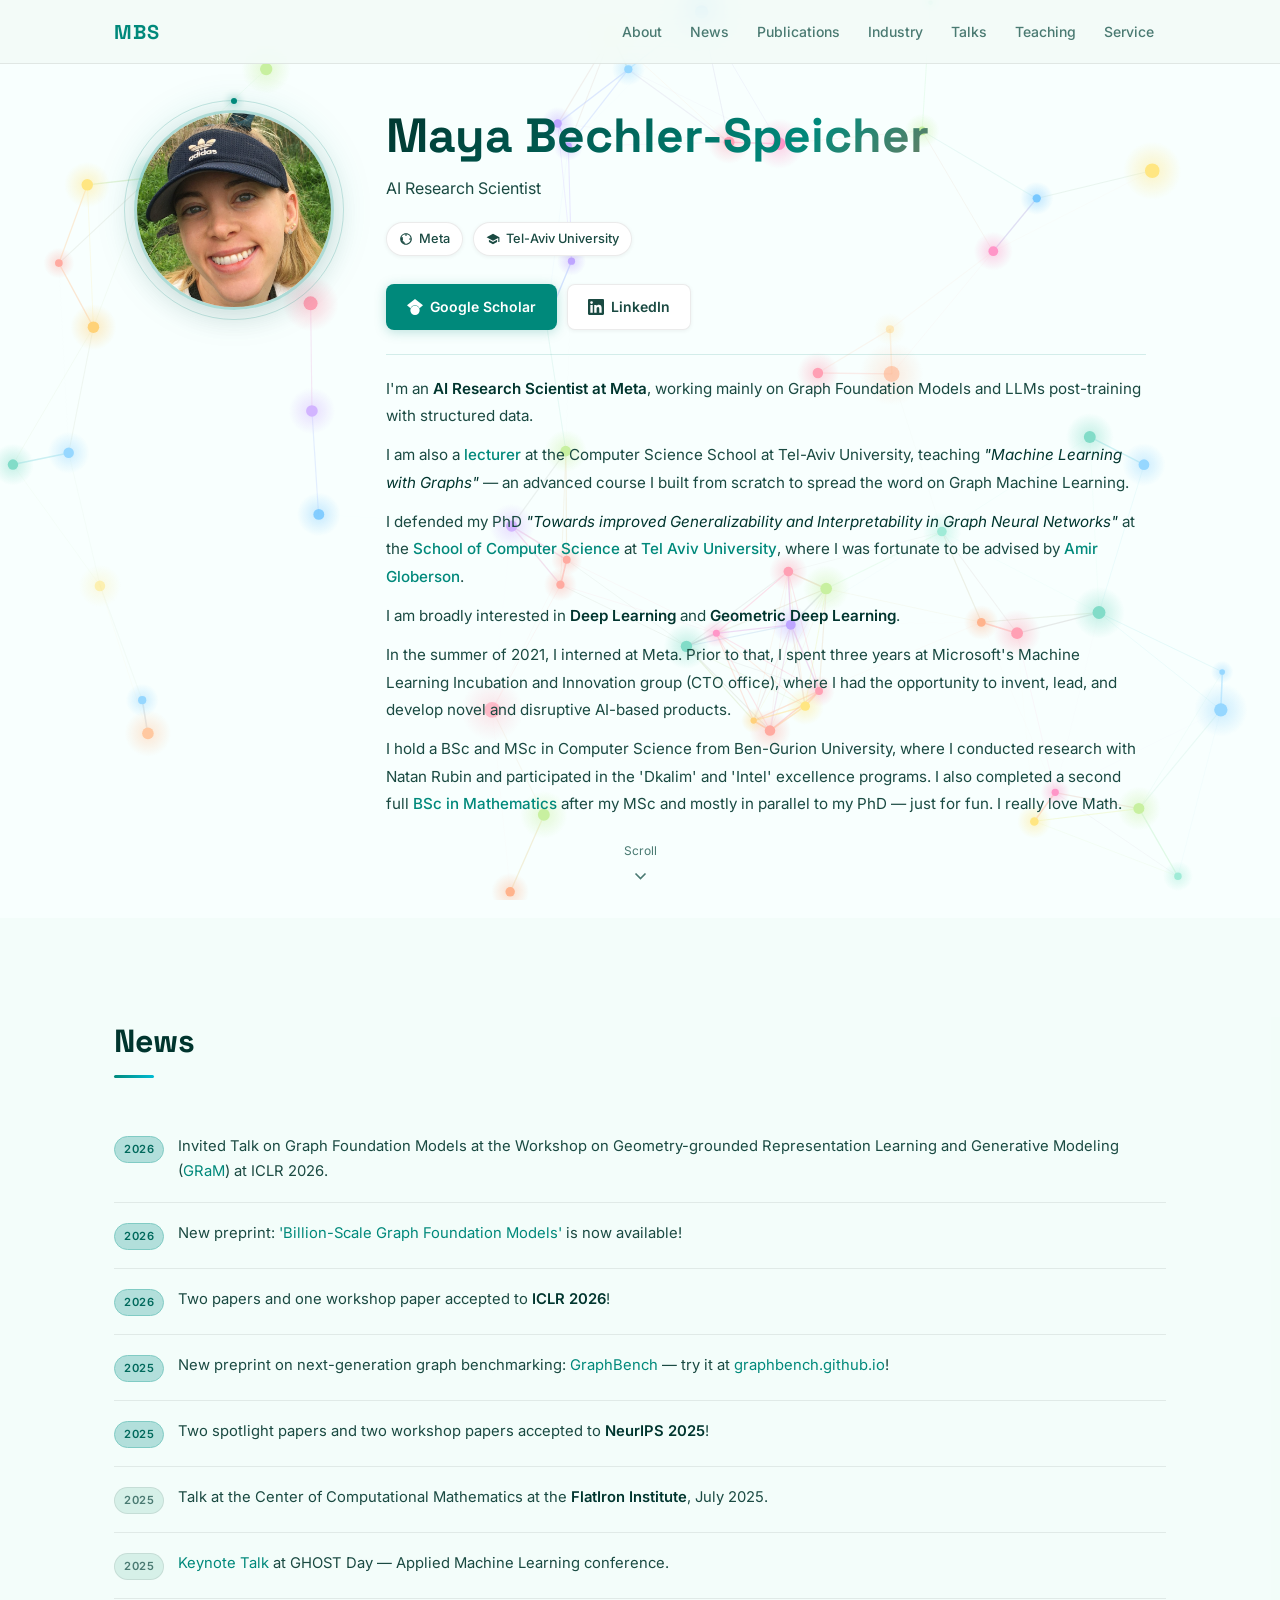
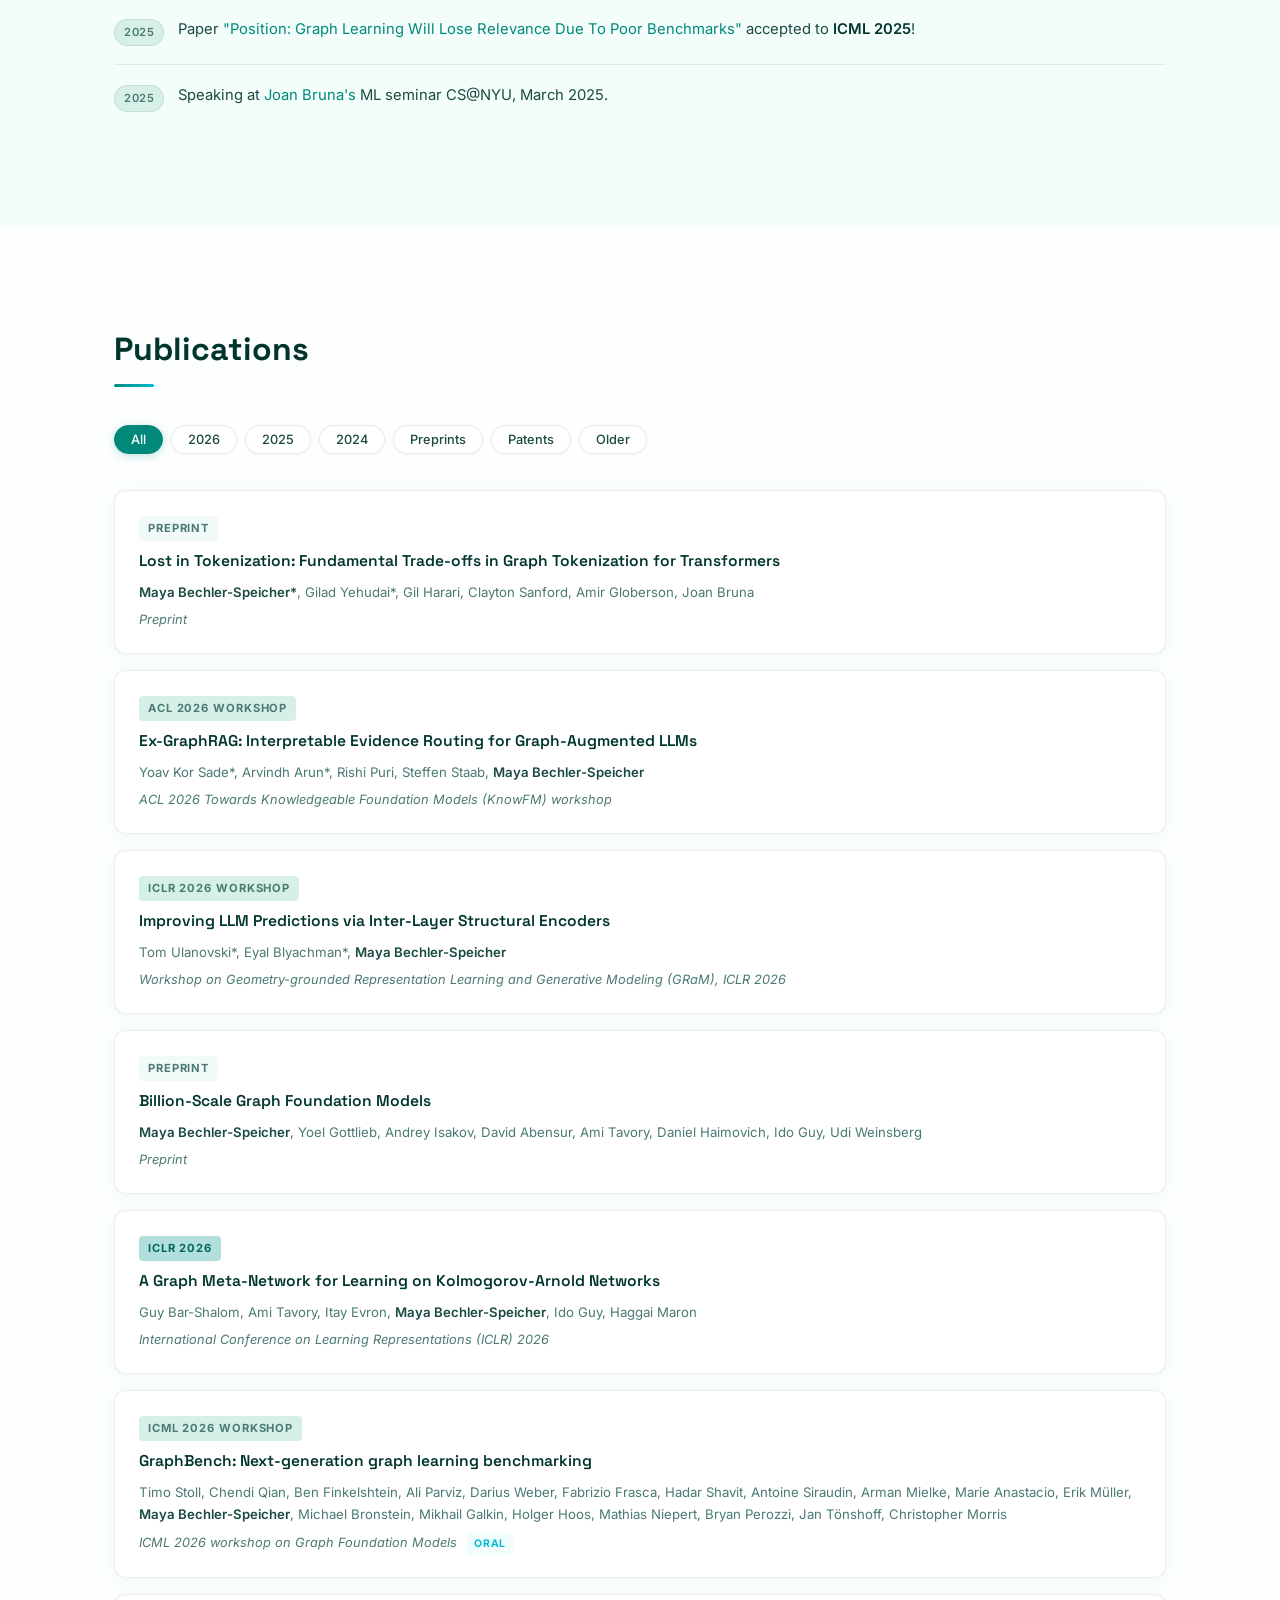
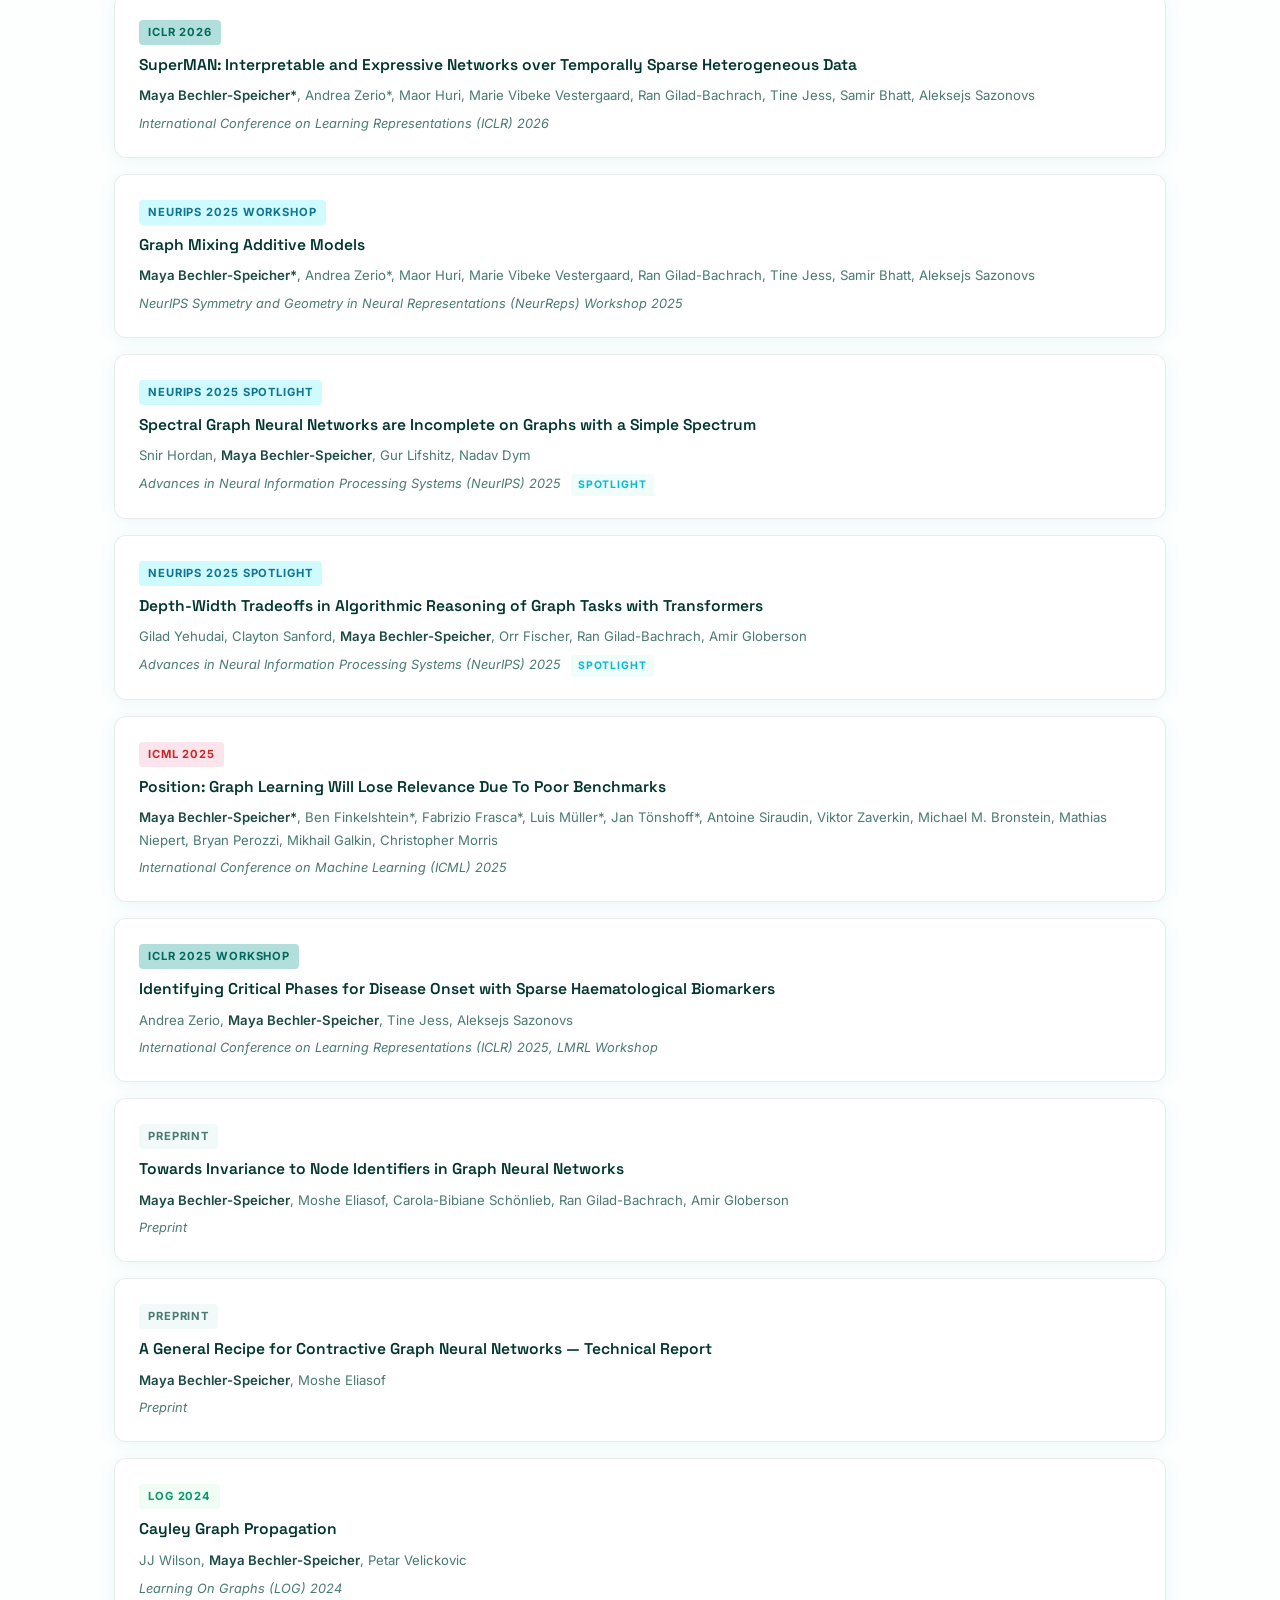
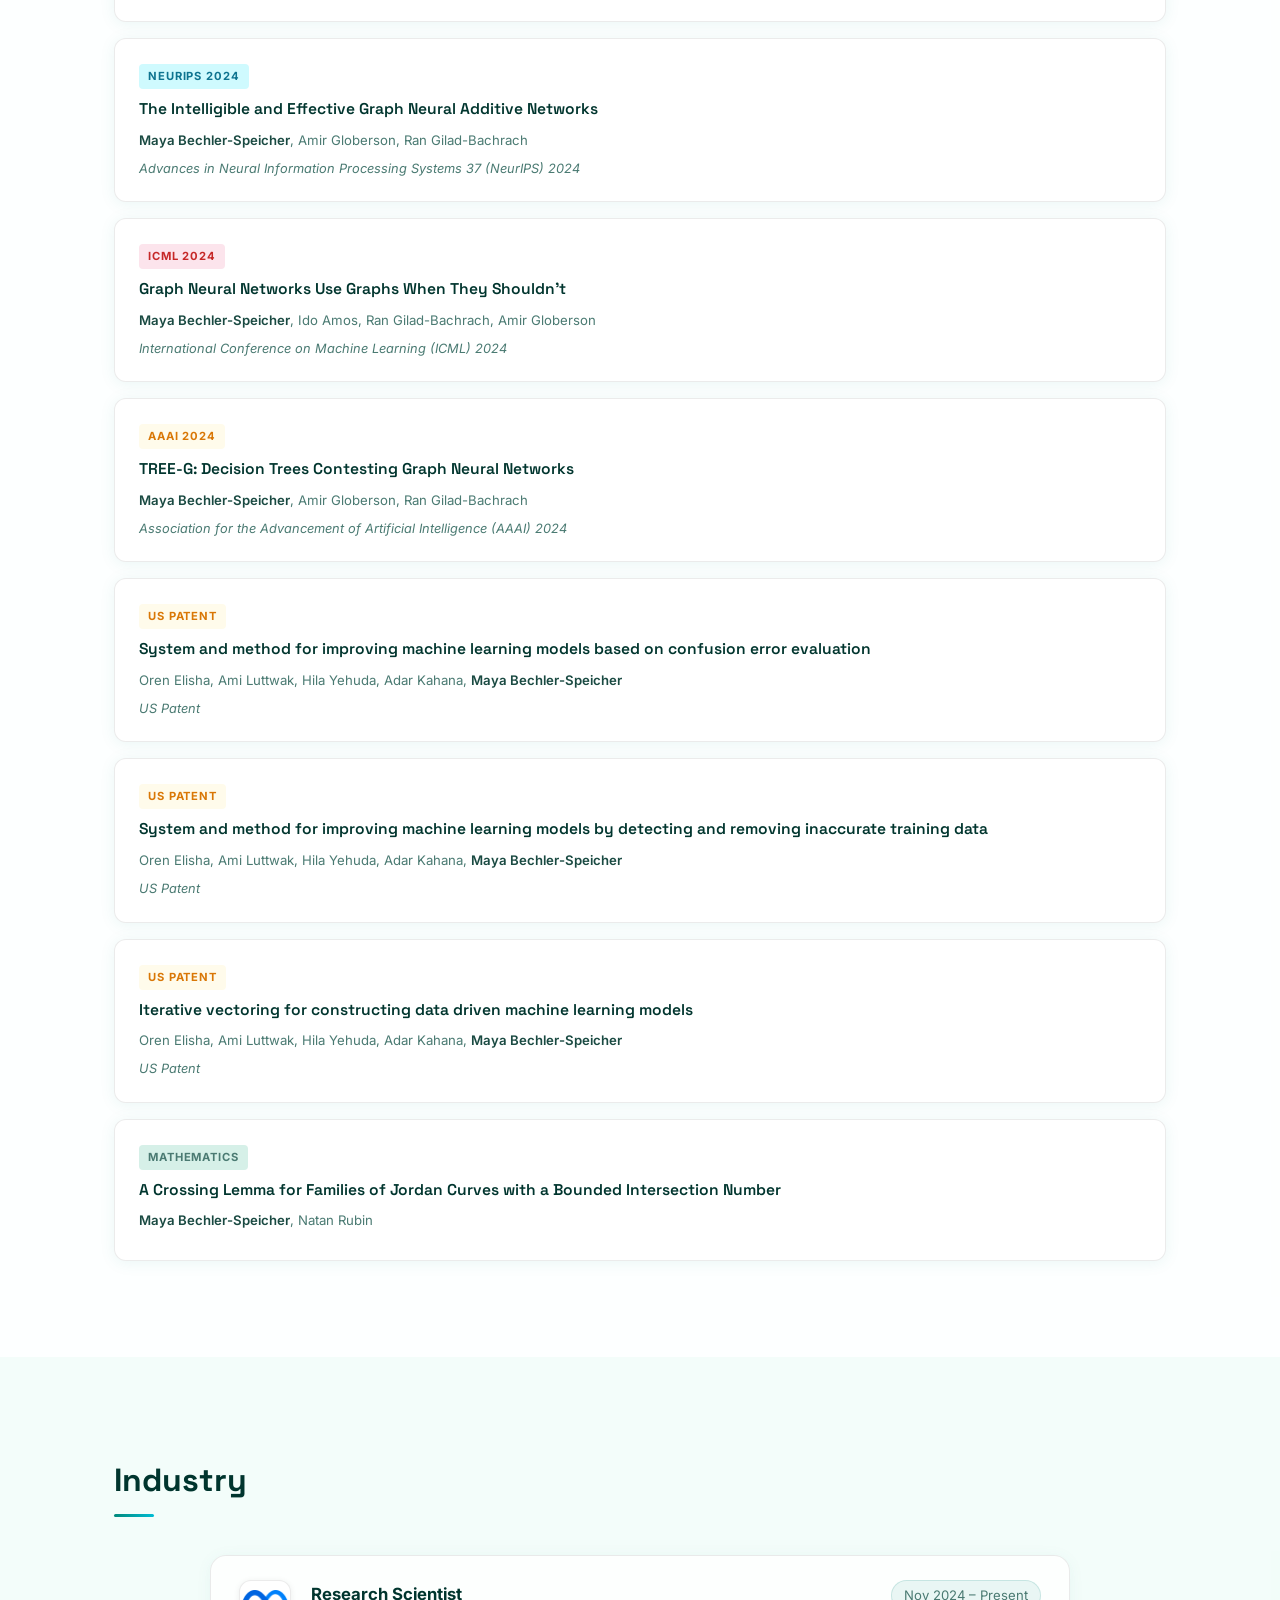
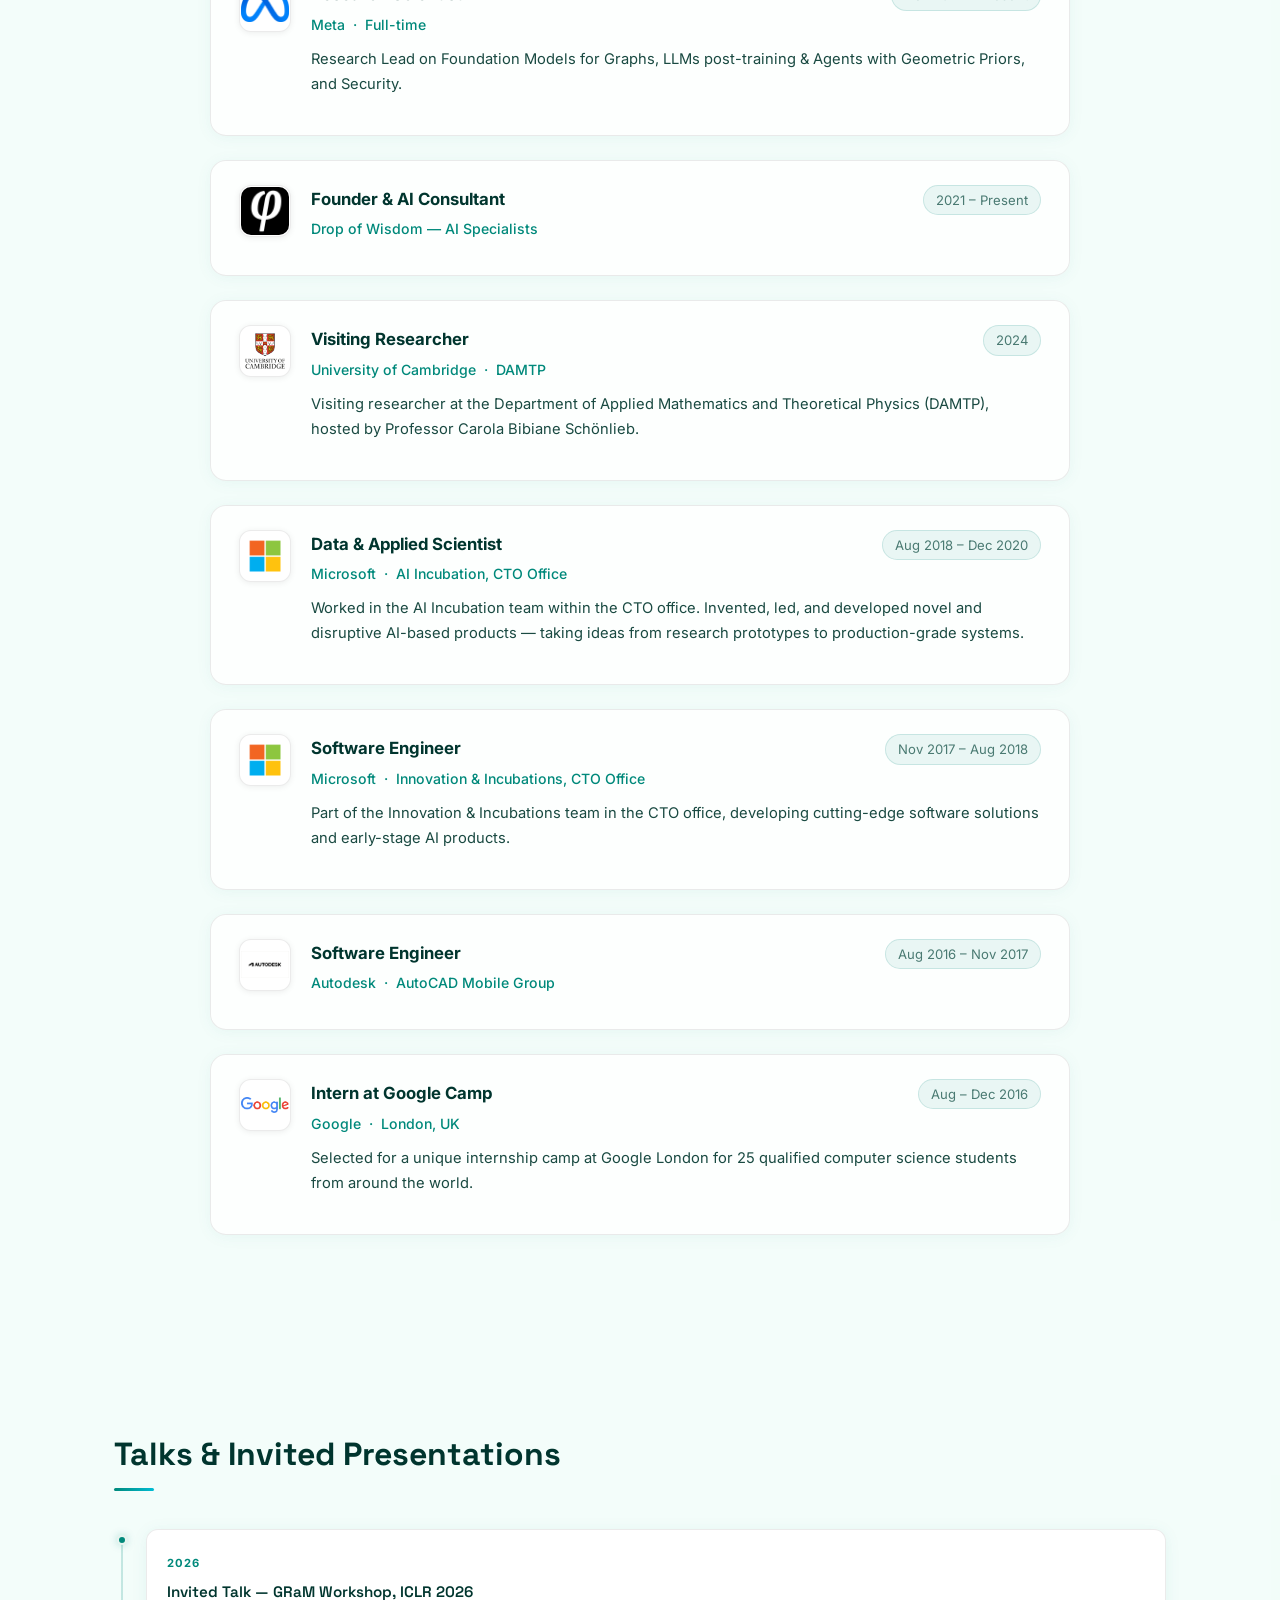
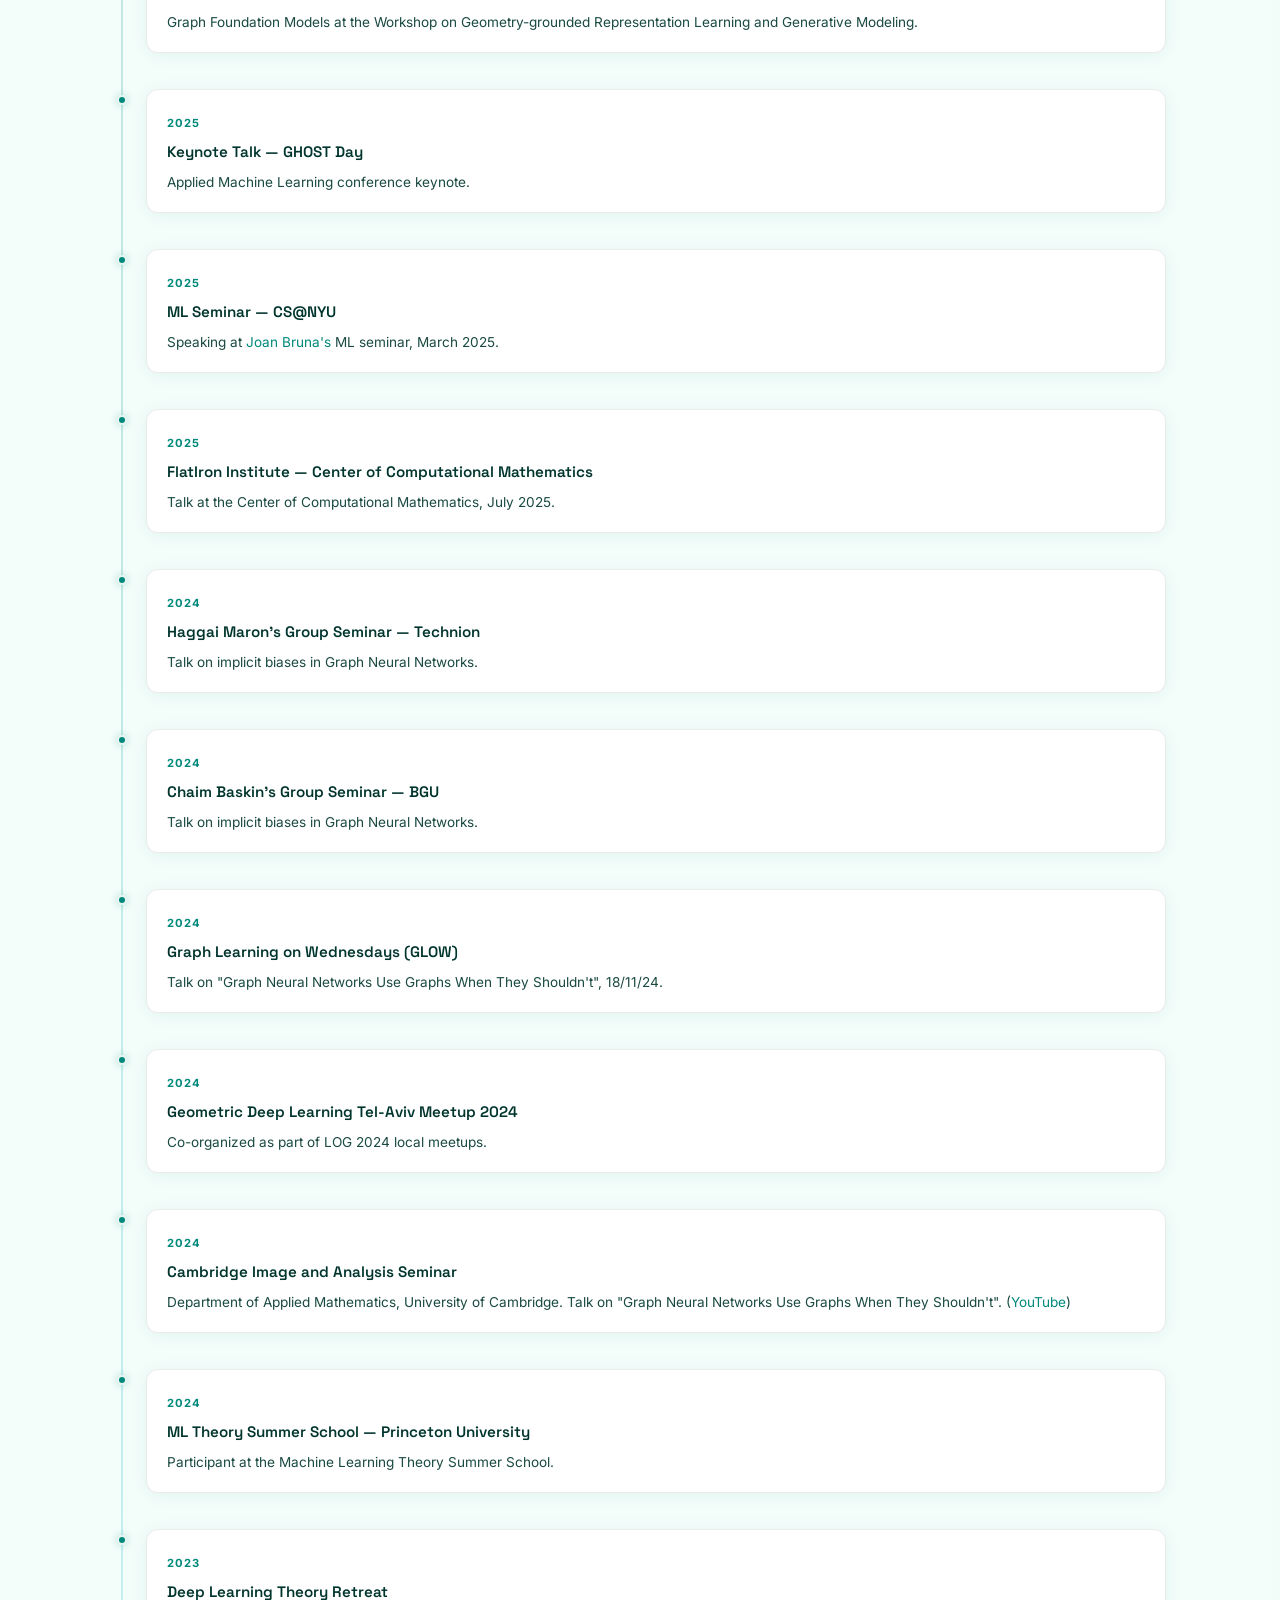
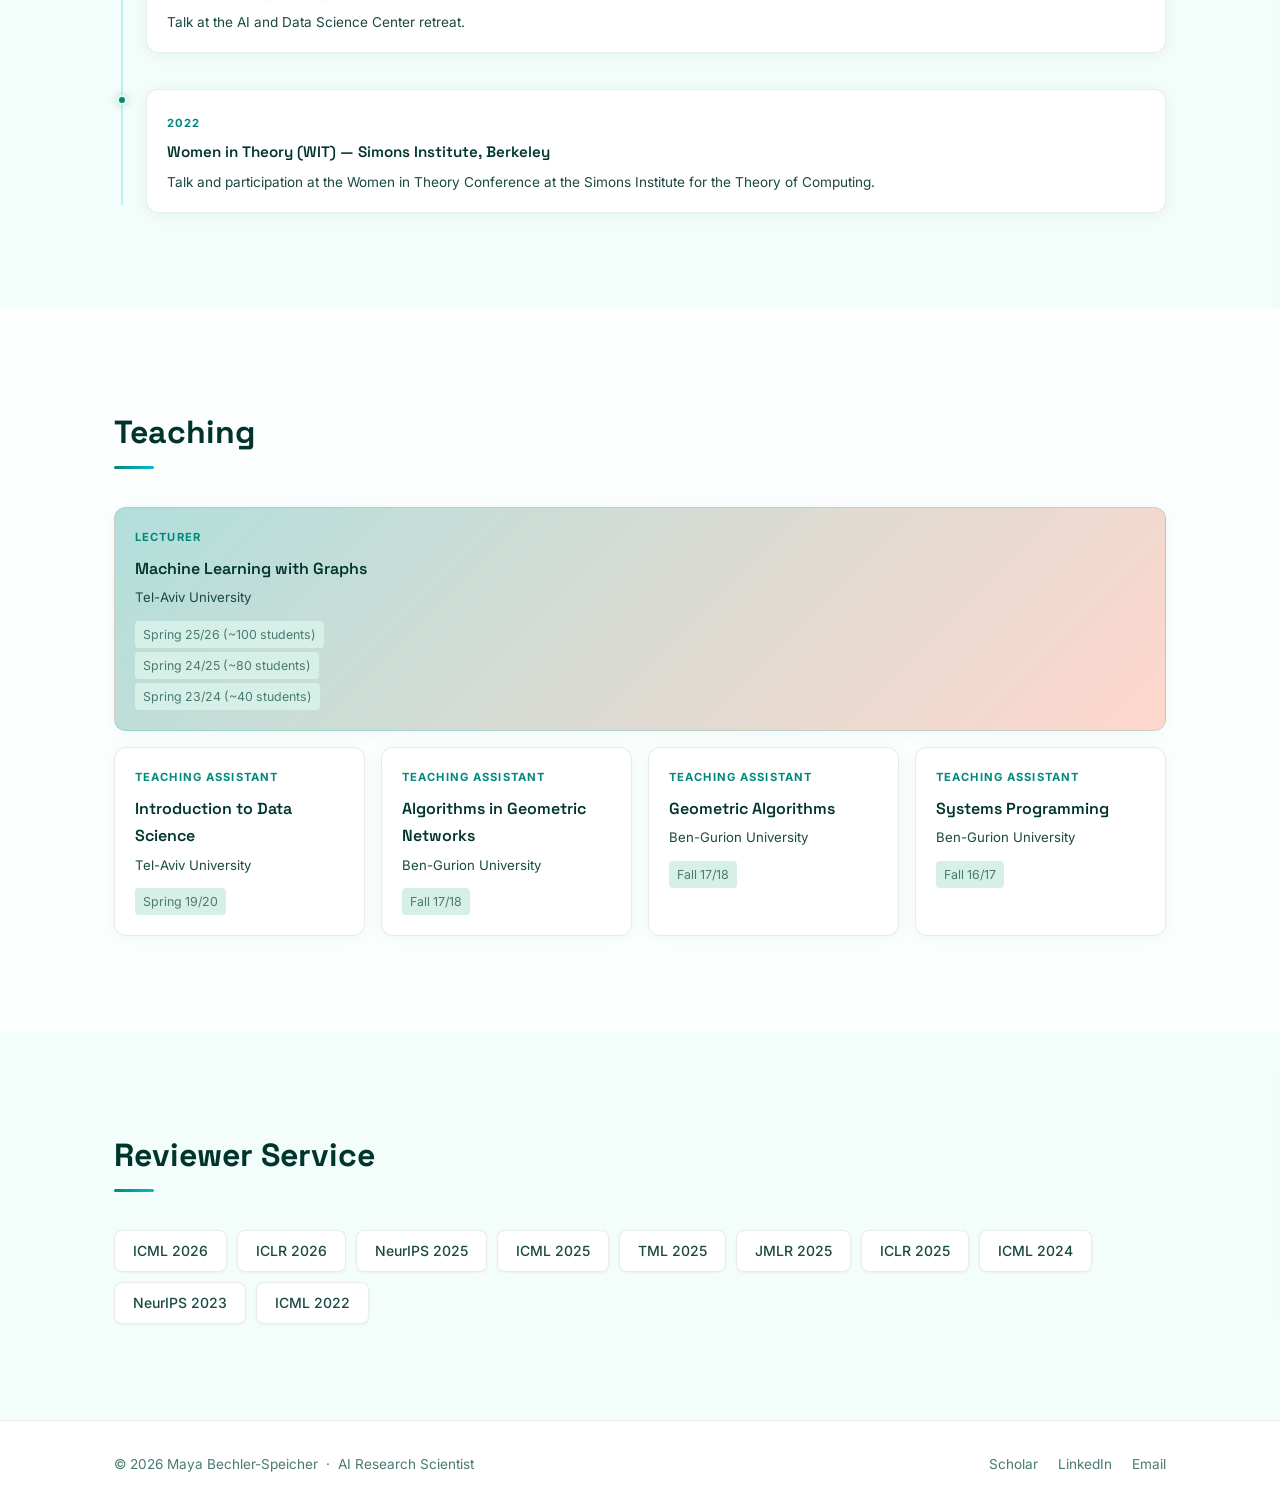
==== commit a2b70950: "Update index.html" ====
--- a/index.html
+++ b/index.html
@@ -181,7 +181,7 @@
         </div>
 
         <div class="pub-card" data-year="2026" data-type="workshop">
-          <div class="pub-venue-tag pub-preprint">Preprint</div>
+        <div class="pub-venue-tag">ICML 2026 Workshop</div>
           <h3 class="pub-title"><a href="https://arxiv.org/pdf/2512.04475" target="_blank">GraphBench: Next-generation graph learning benchmarking</a></h3>
           <p class="pub-authors">Timo Stoll, Chendi Qian, Ben Finkelshtein, Ali Parviz, Darius Weber, Fabrizio Frasca, Hadar Shavit, Antoine Siraudin, Arman Mielke, Marie Anastacio, Erik Müller, <strong>Maya Bechler-Speicher</strong>, Michael Bronstein, Mikhail Galkin, Holger Hoos, Mathias Niepert, Bryan Perozzi, Jan Tönshoff, Christopher Morris</p>
           <p class="pub-venue">ICML 2026 workshop on Graph Foundation Models <span class="spotlight-badge">Oral</span></p>
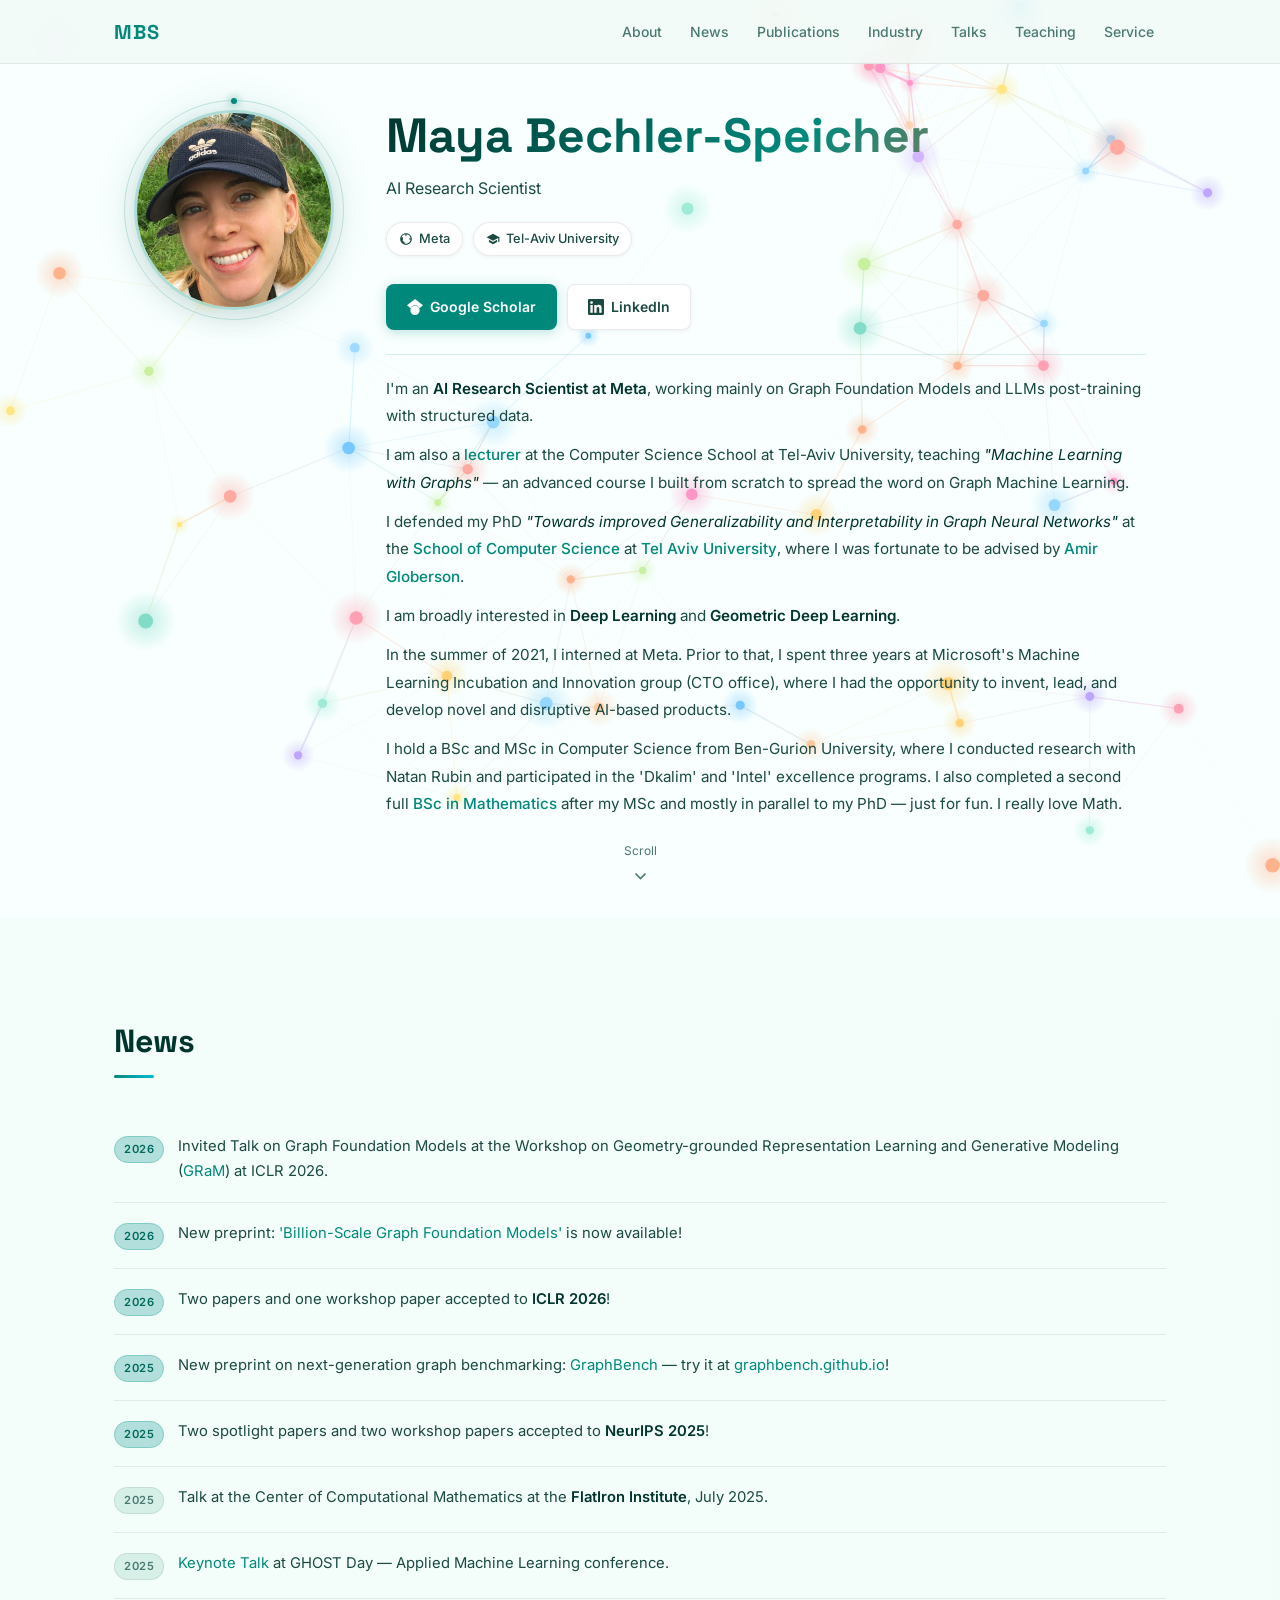
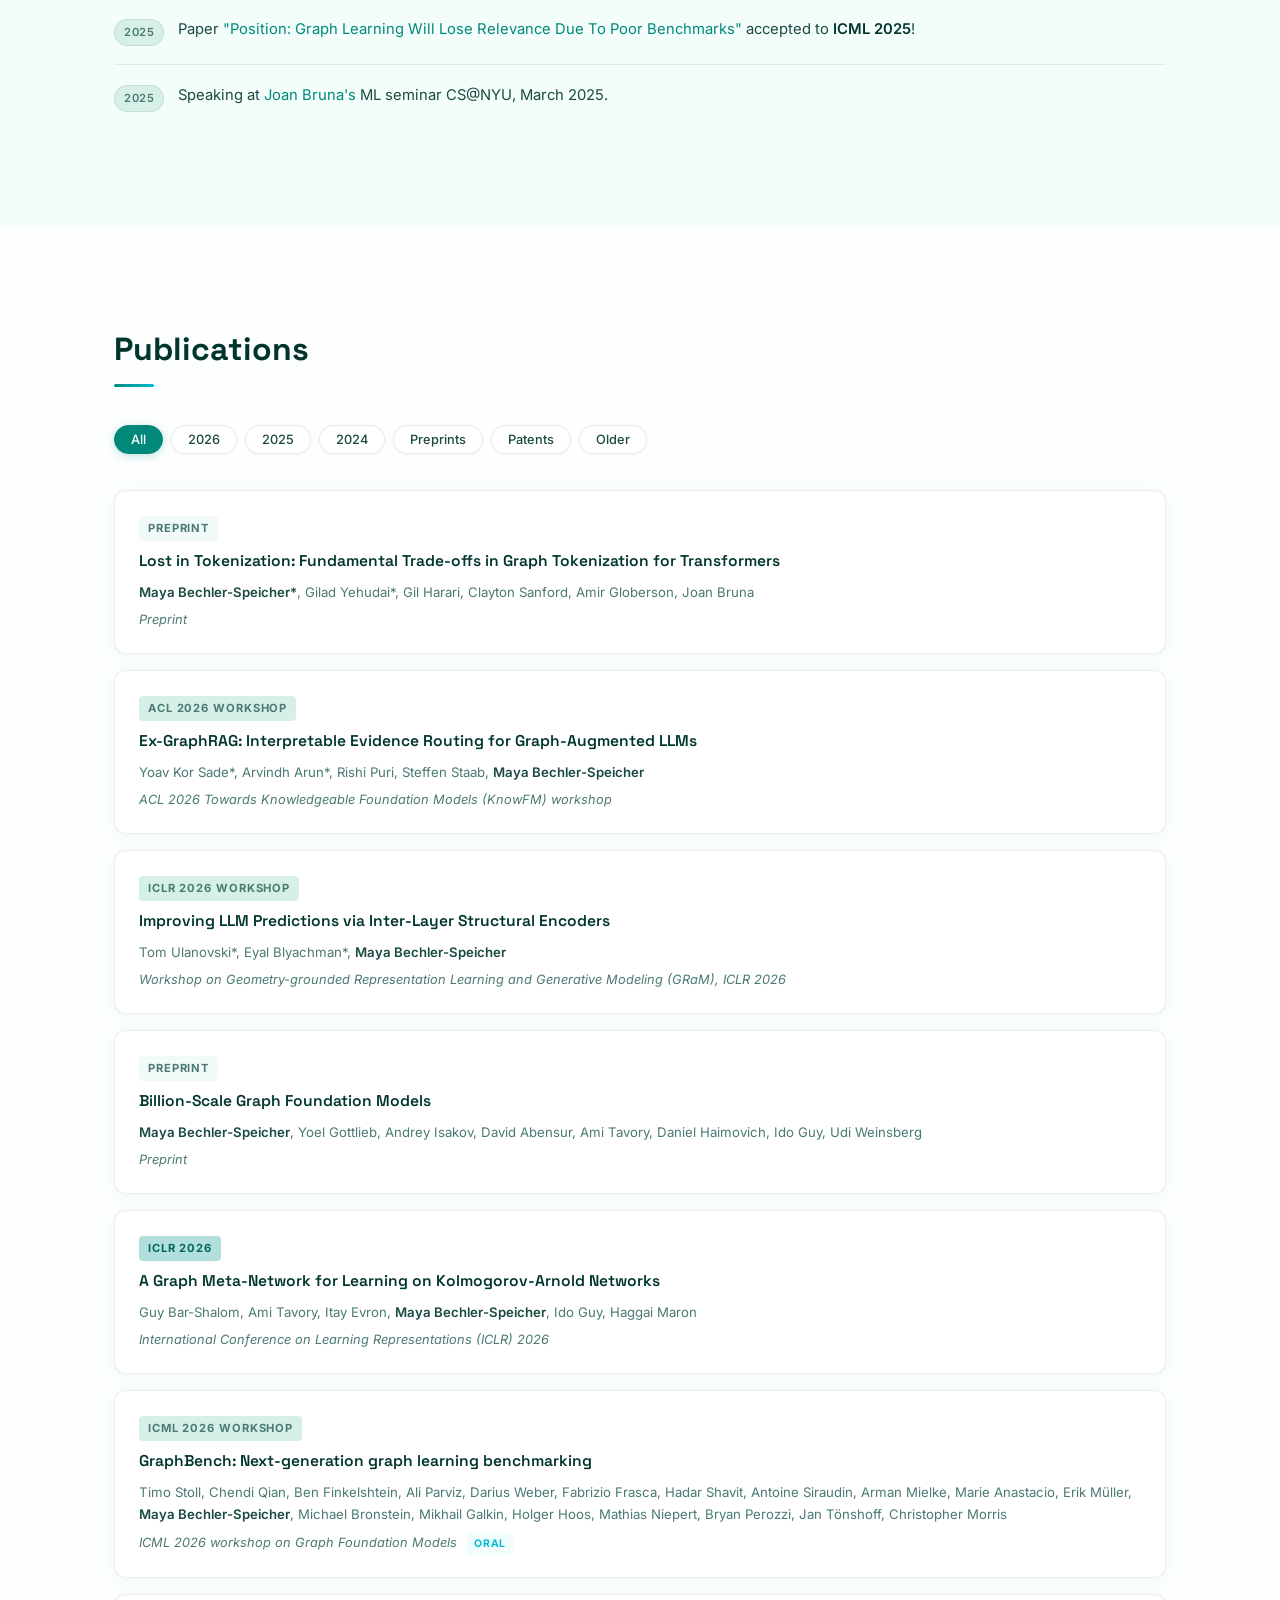
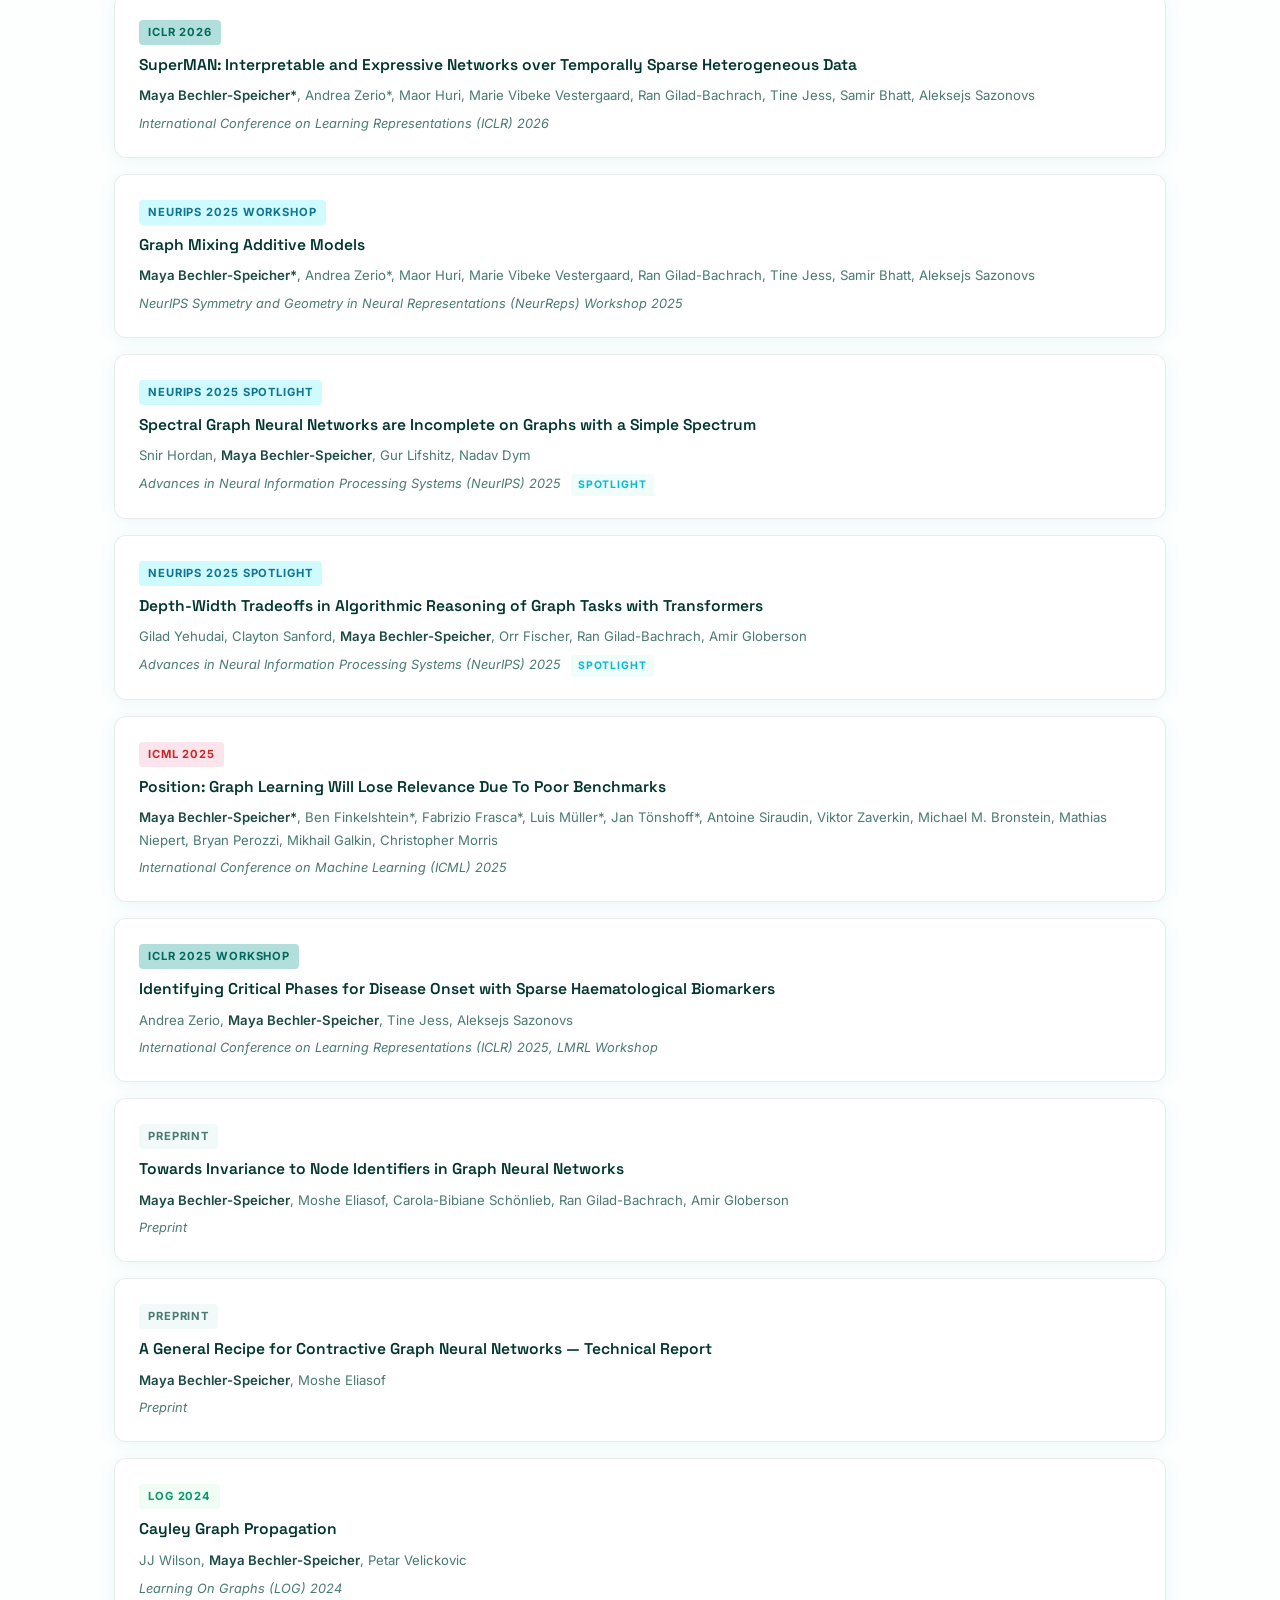
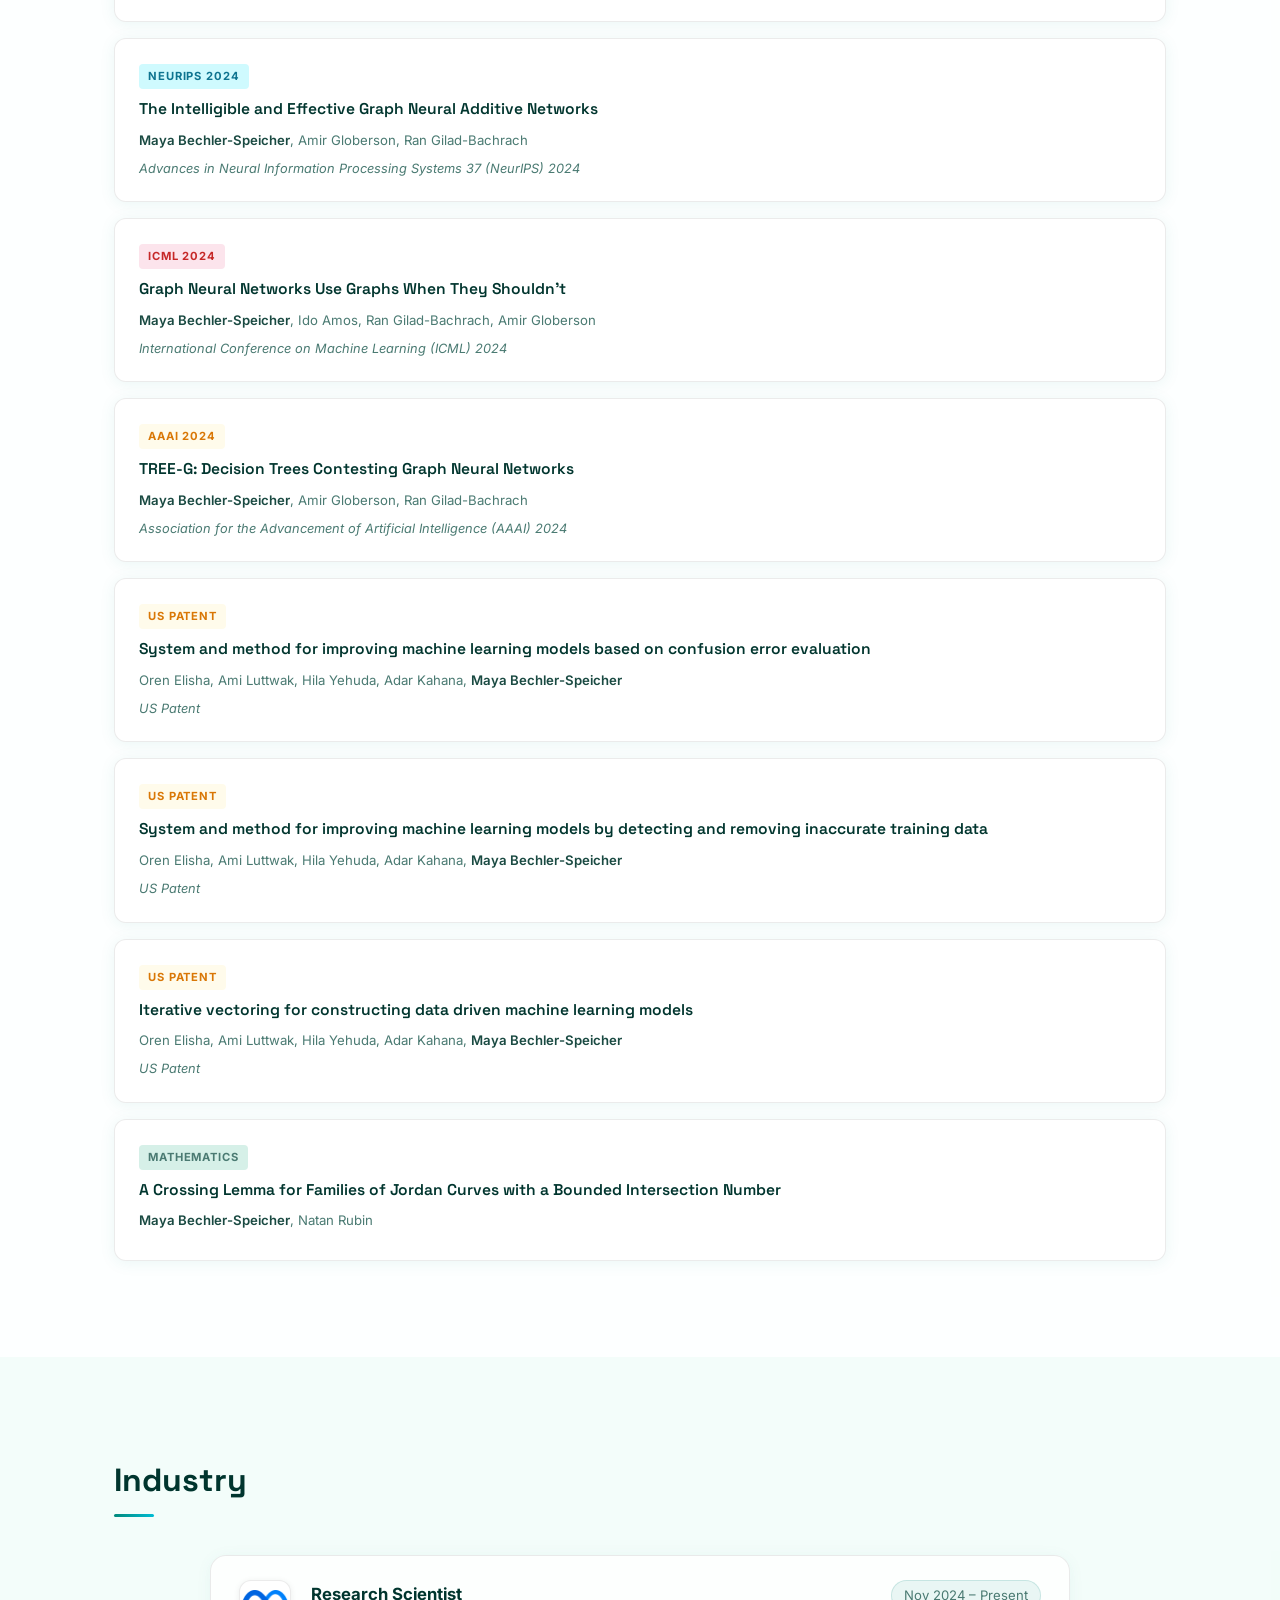
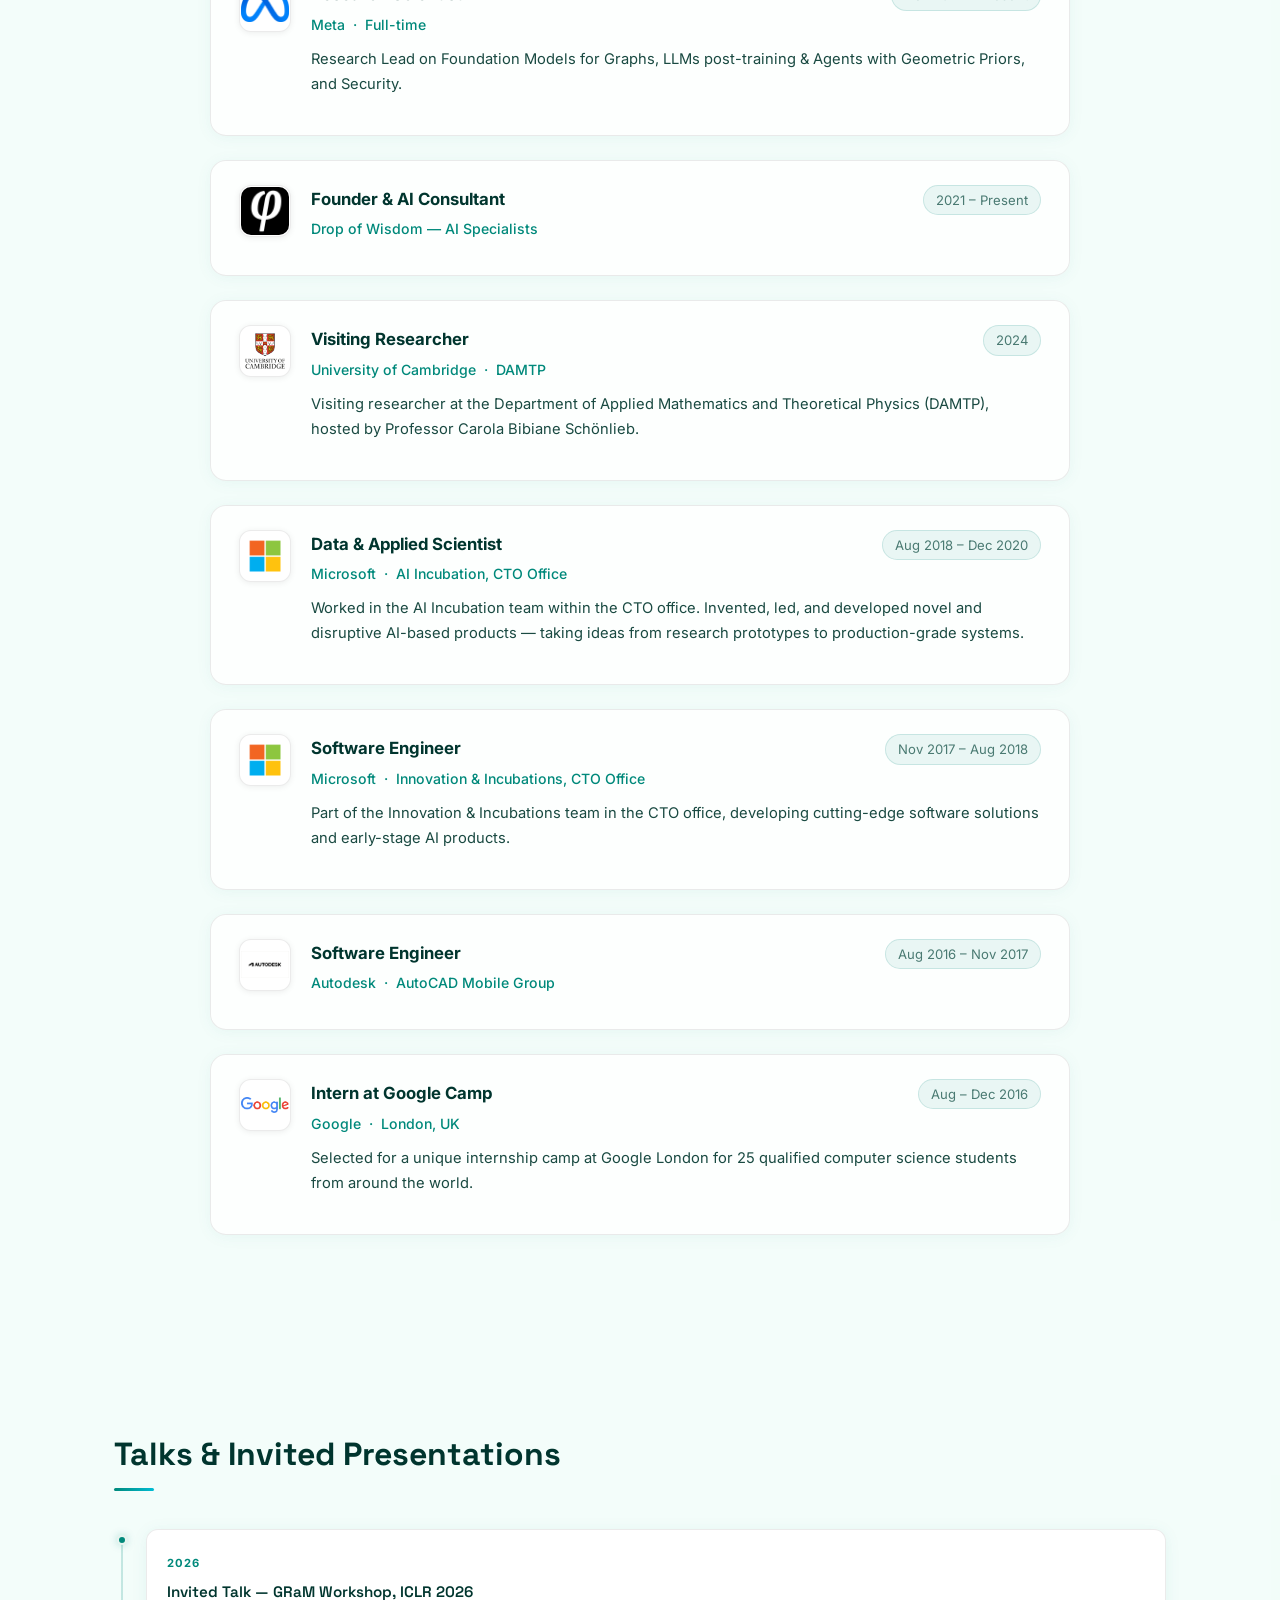
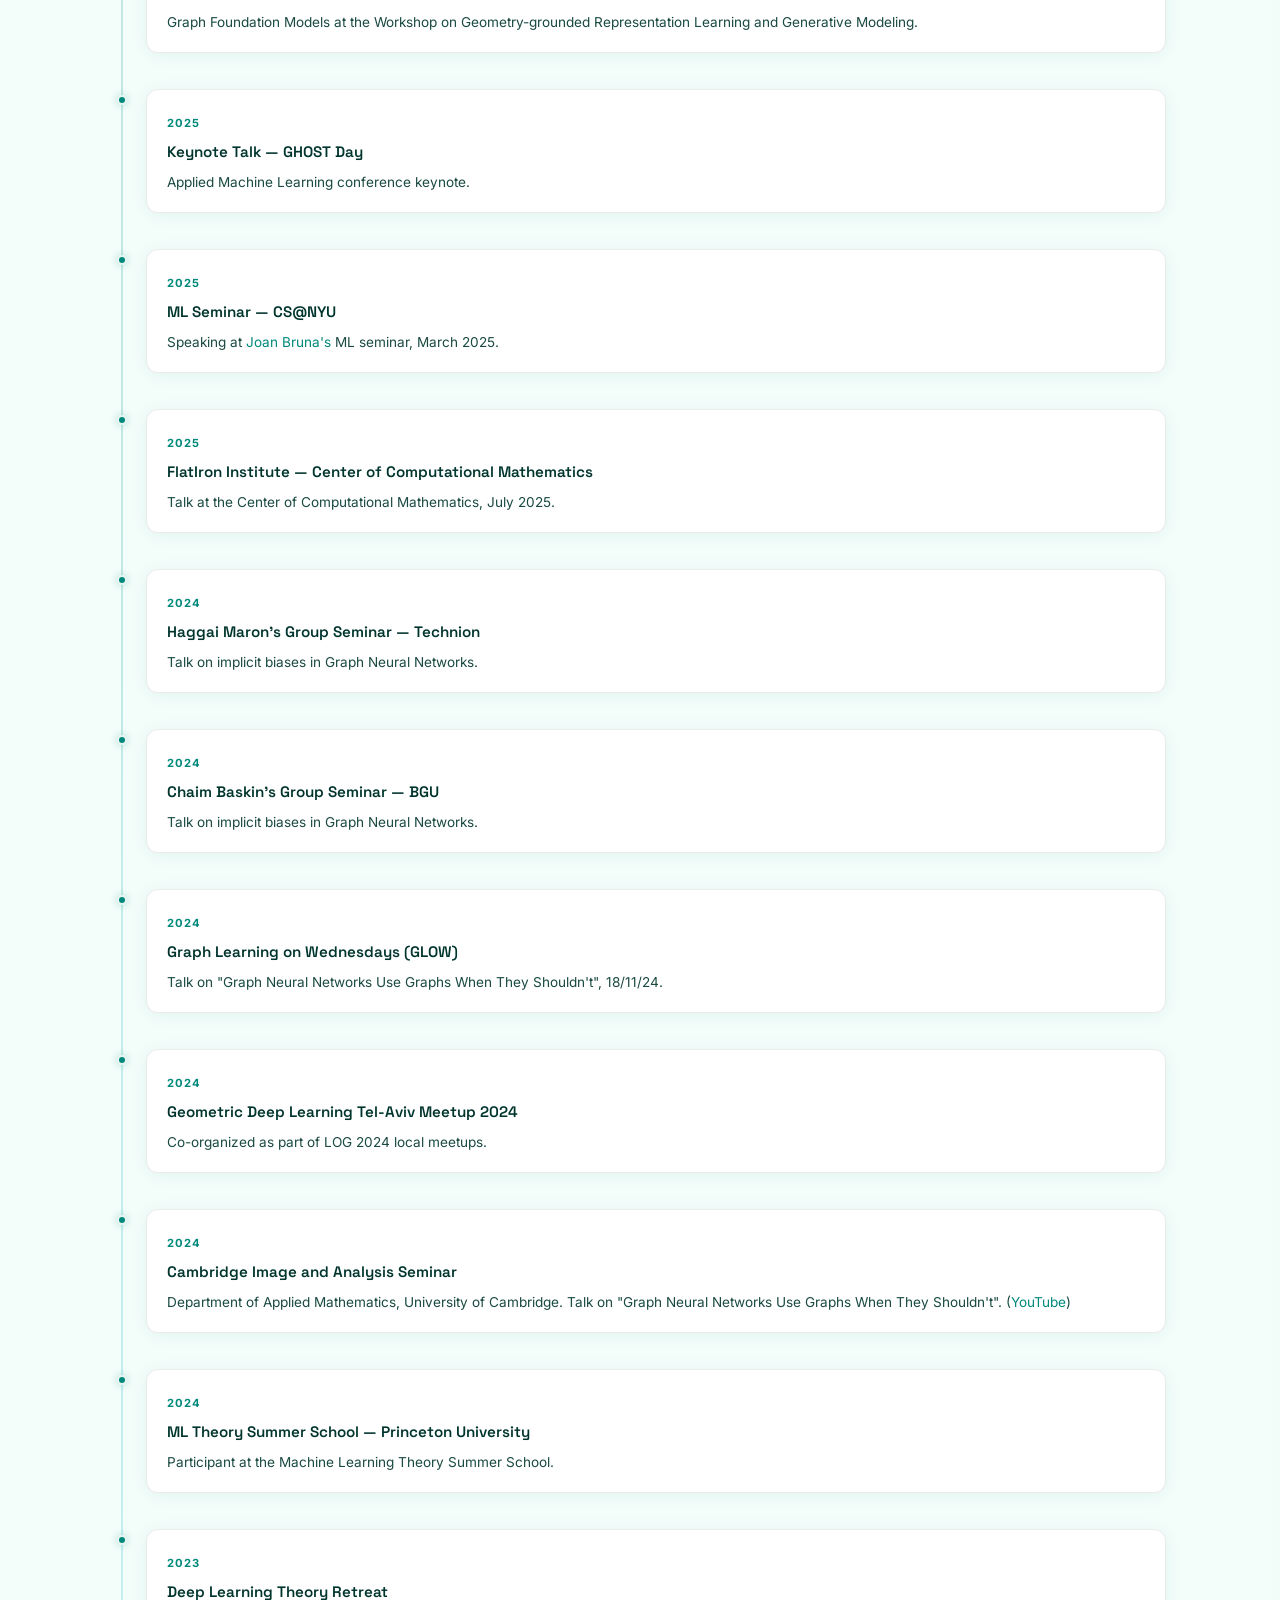
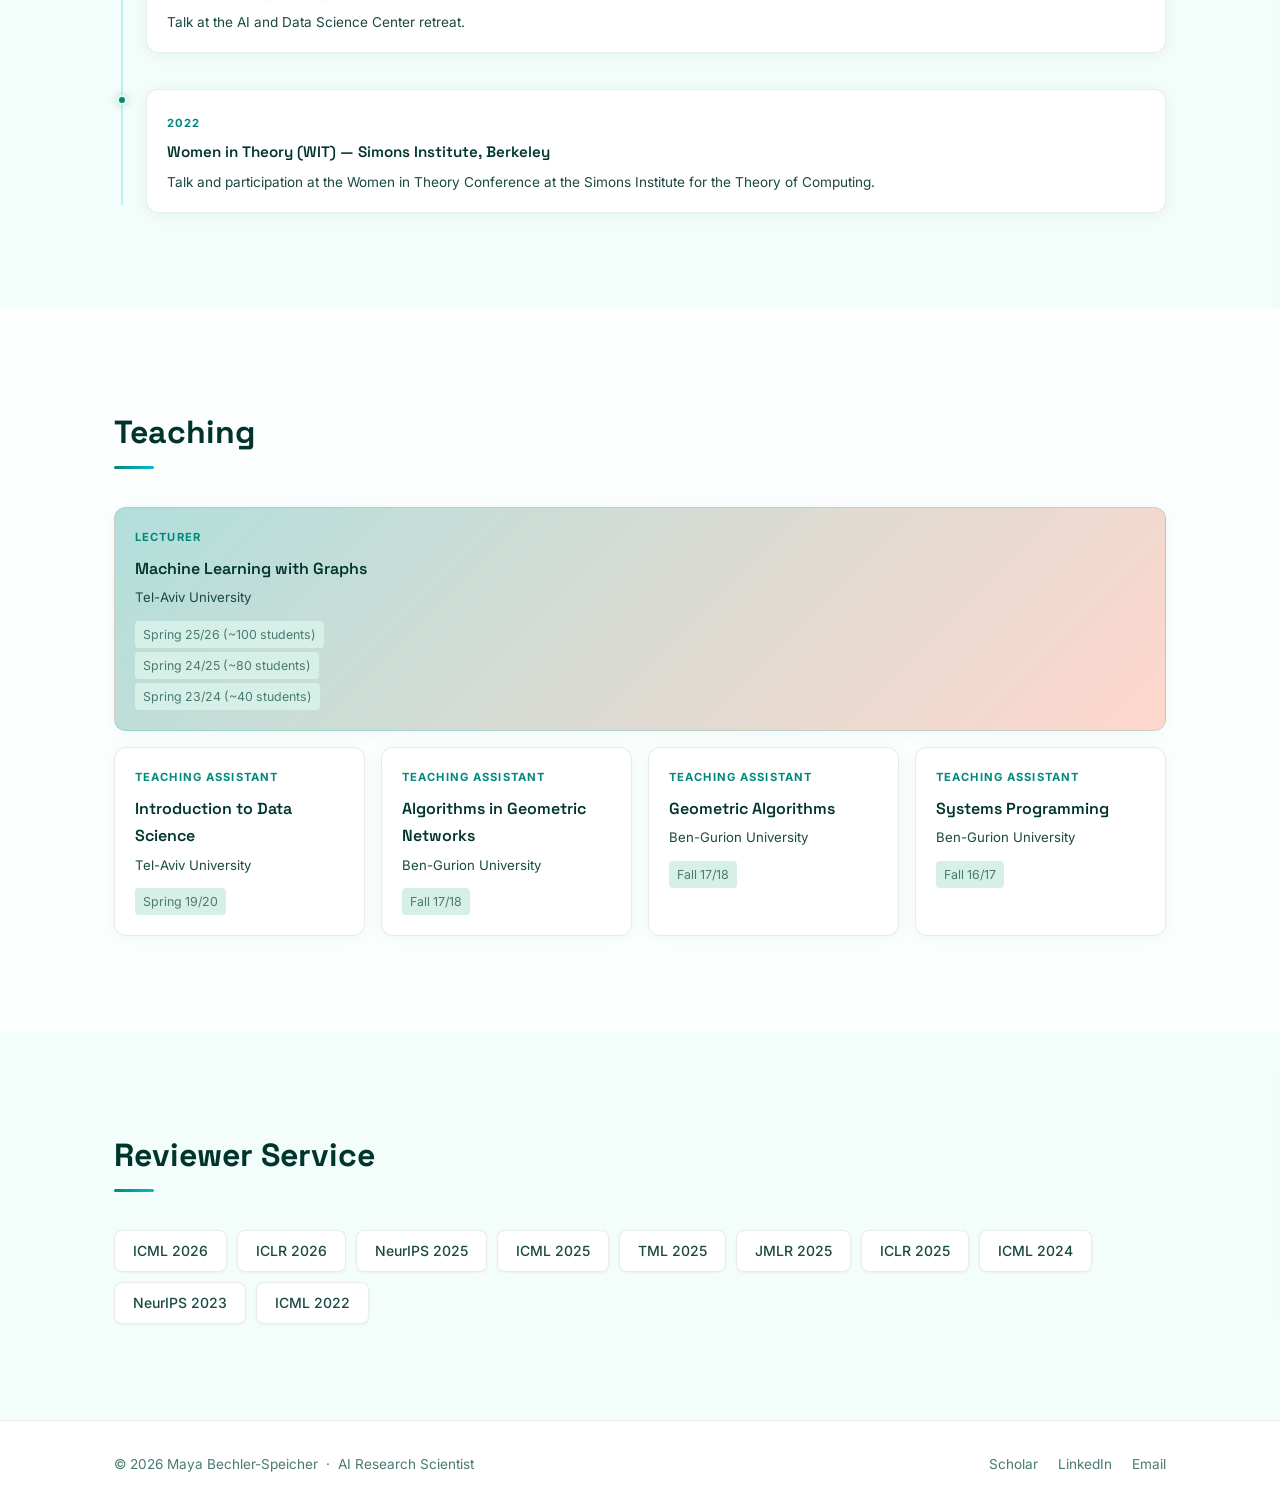
==== commit 4f63e045: "Update index.html" ====
--- a/index.html
+++ b/index.html
@@ -203,7 +203,7 @@
 
         <div class="pub-card" data-year="2025">
           <div class="pub-venue-tag pub-neurips">NeurIPS 2025 Spotlight</div>
-          <h3 class="pub-title"><a href="#" target="_blank">Spectral Graph Neural Networks are Incomplete on Graphs with a Simple Spectrum</a></h3>
+          <h3 class="pub-title"><a href="https://proceedings.neurips.cc/paper_files/paper/2025/file/9cbdc427ca38524c9c96d256c3a2ec2c-Paper-Conference.pdf" target="_blank">Spectral Graph Neural Networks are Incomplete on Graphs with a Simple Spectrum</a></h3>
           <p class="pub-authors">Snir Hordan, <strong>Maya Bechler-Speicher</strong>, Gur Lifshitz, Nadav Dym</p>
           <p class="pub-venue">Advances in Neural Information Processing Systems (NeurIPS) 2025 <span class="spotlight-badge">Spotlight</span></p>
         </div>
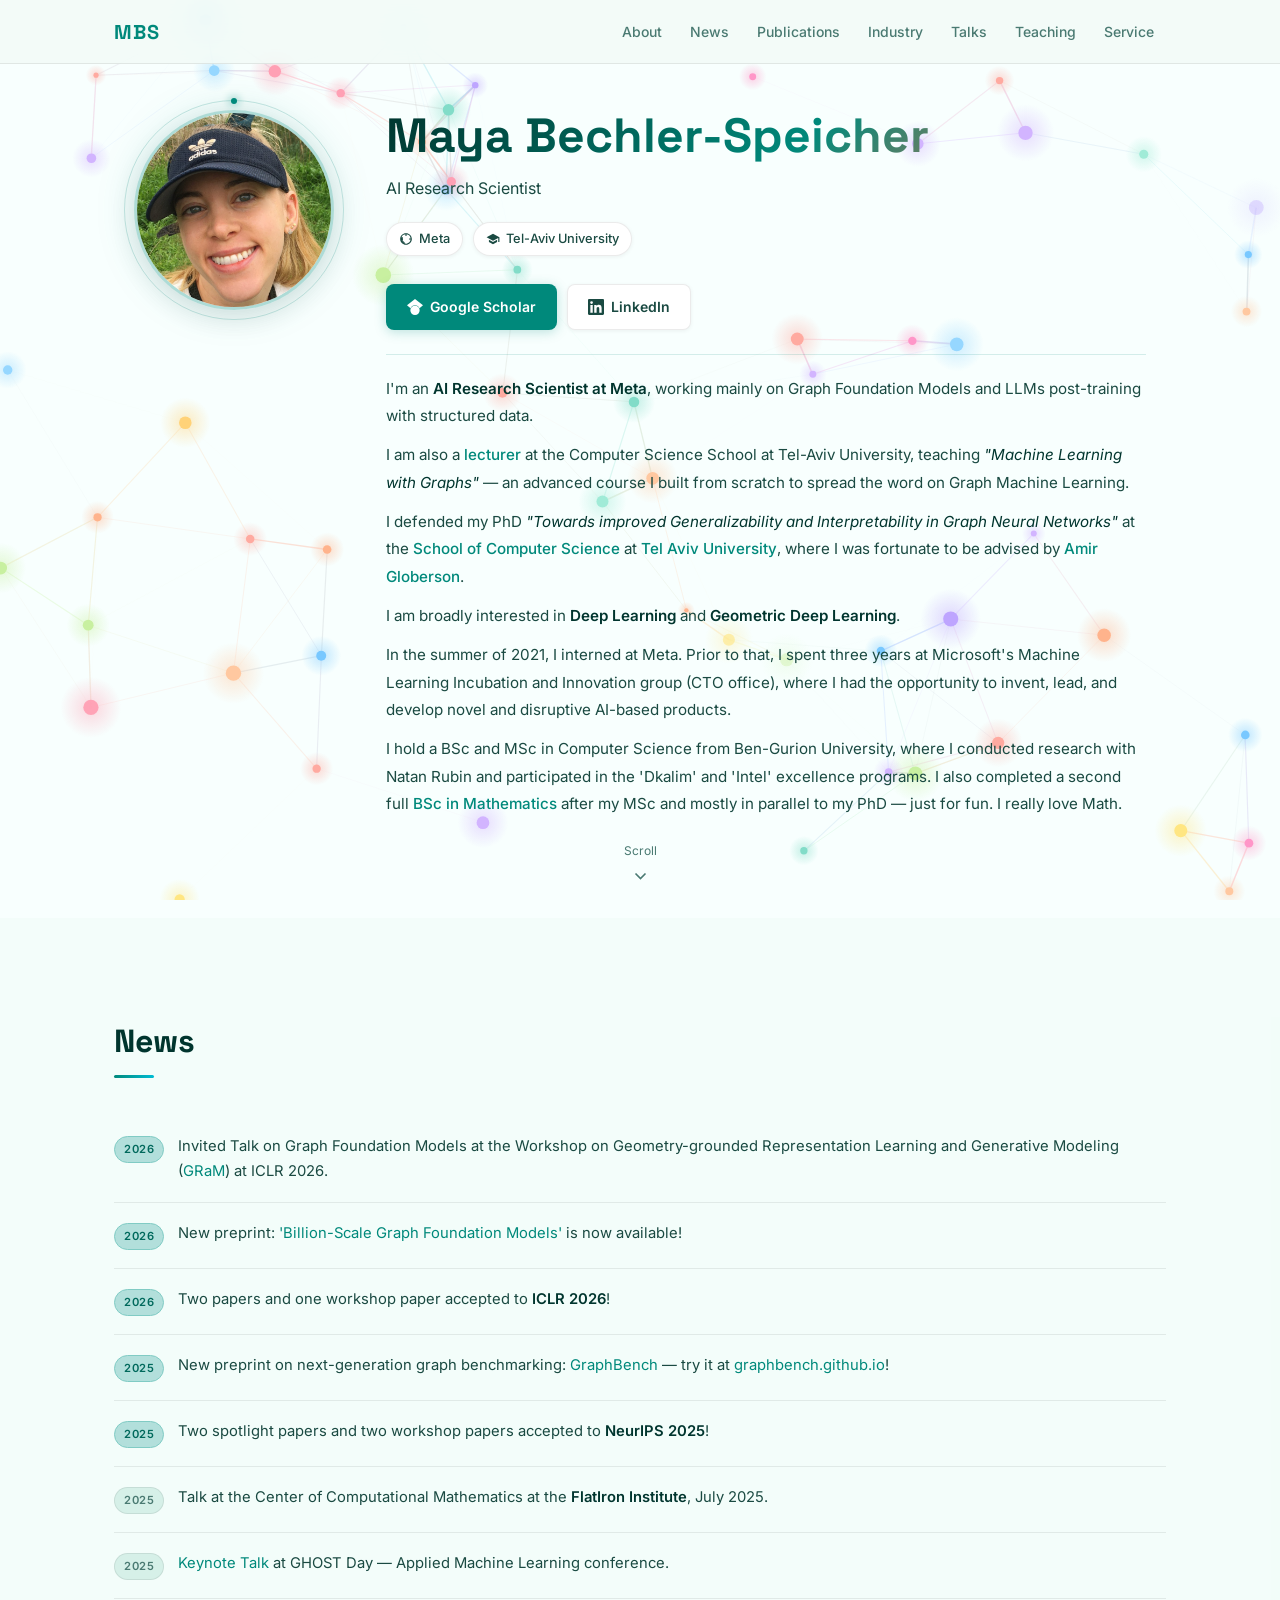
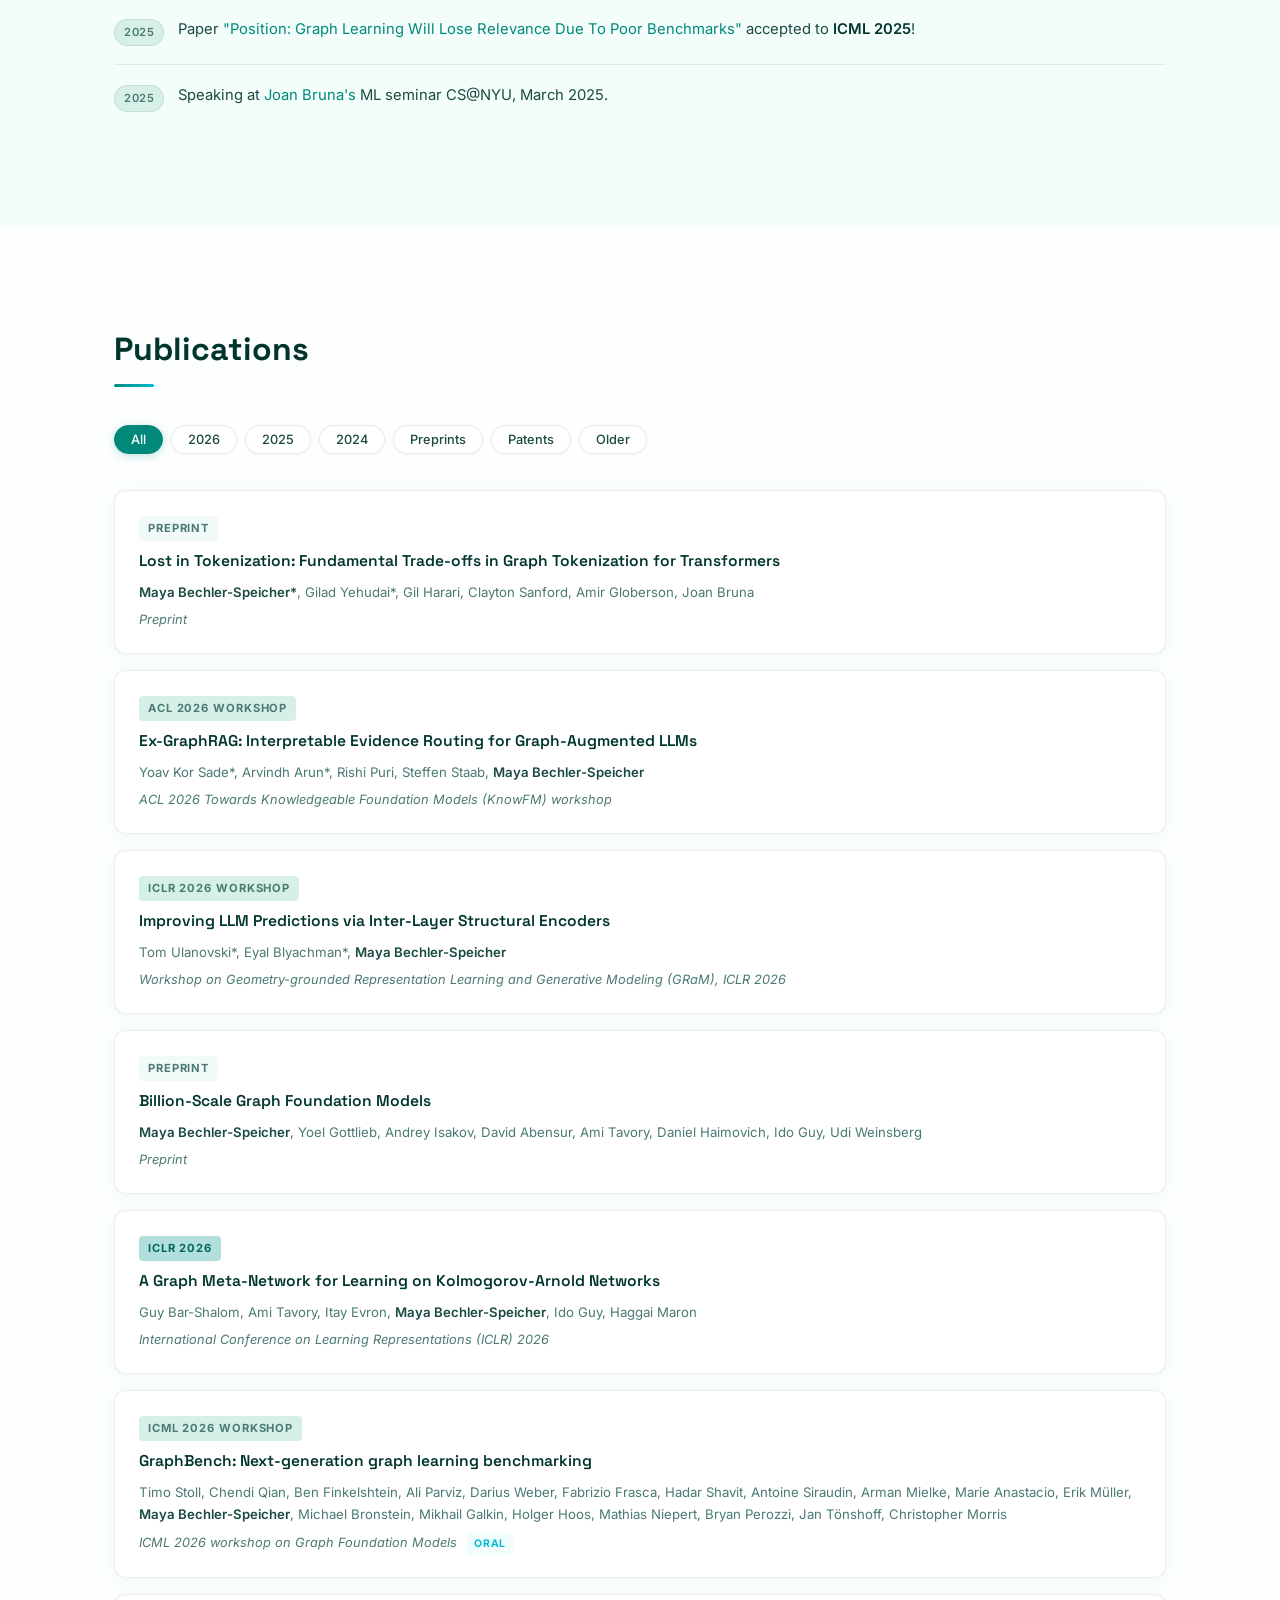
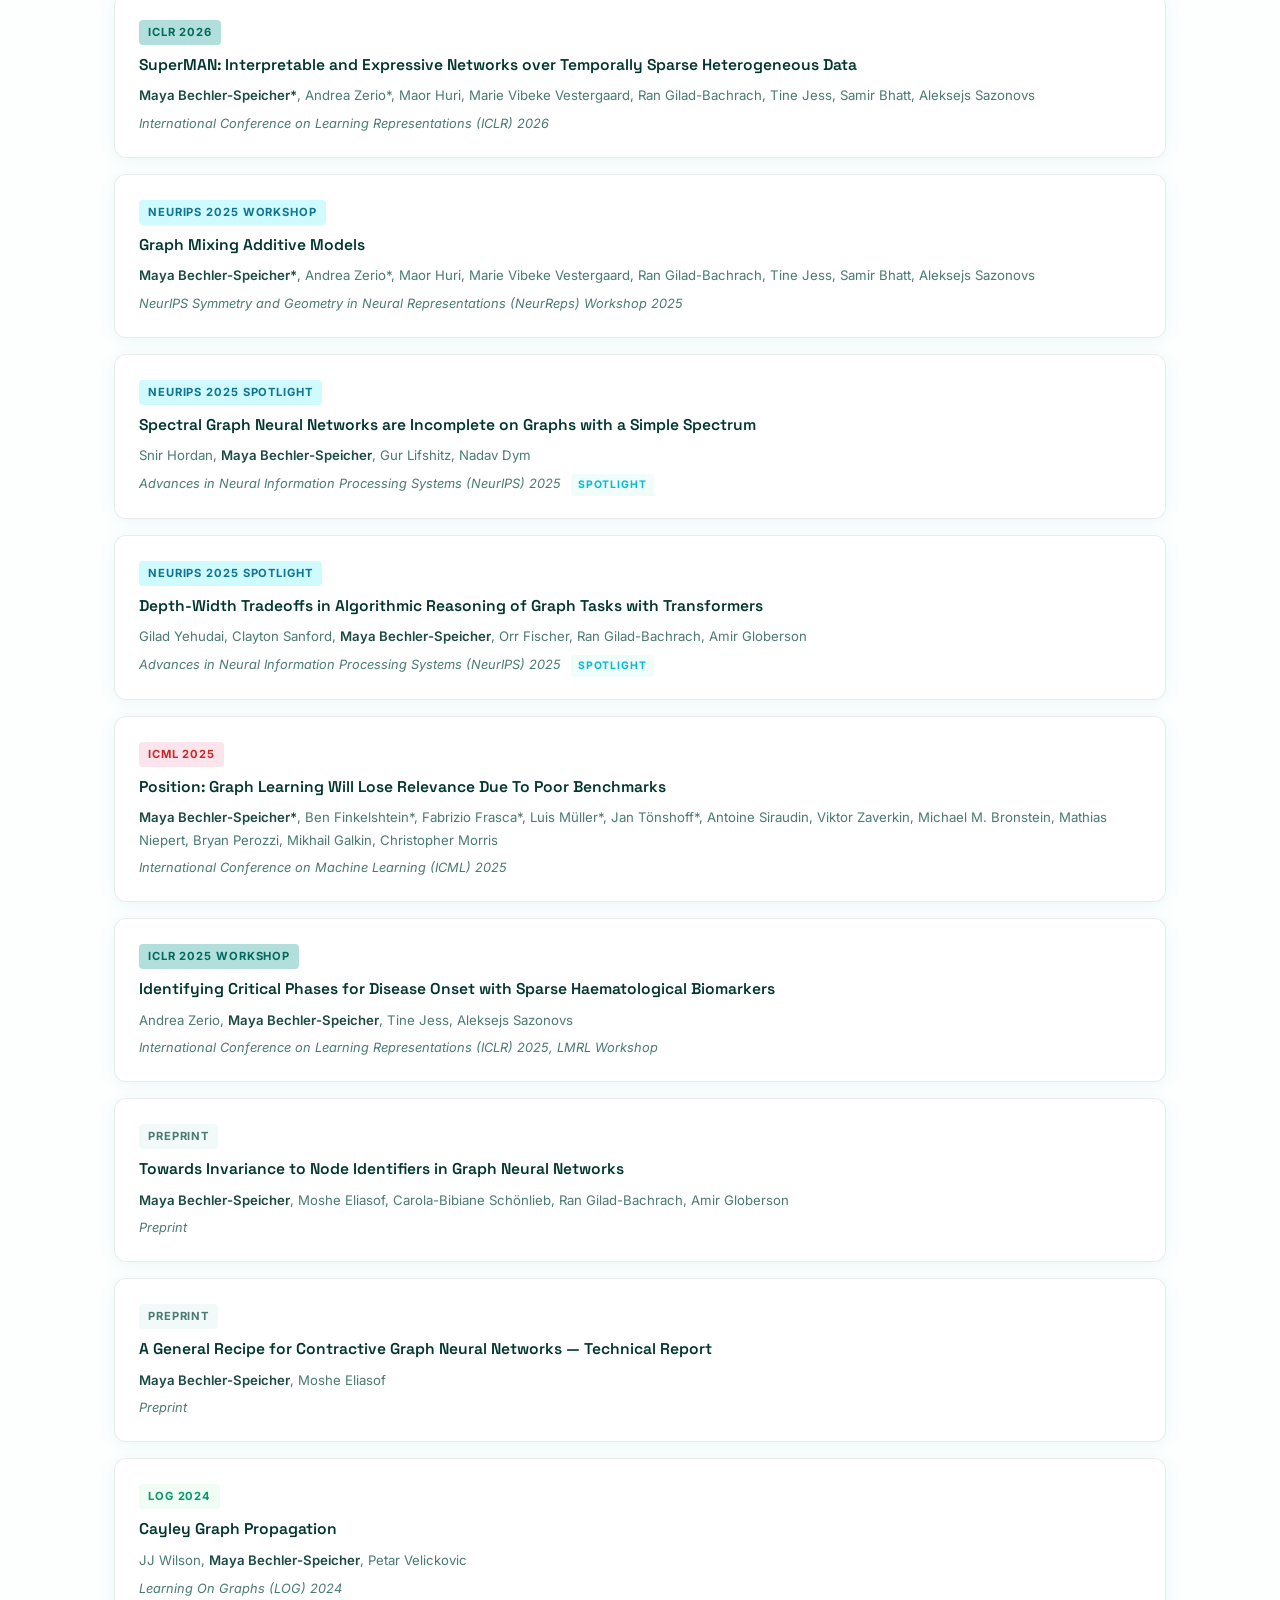
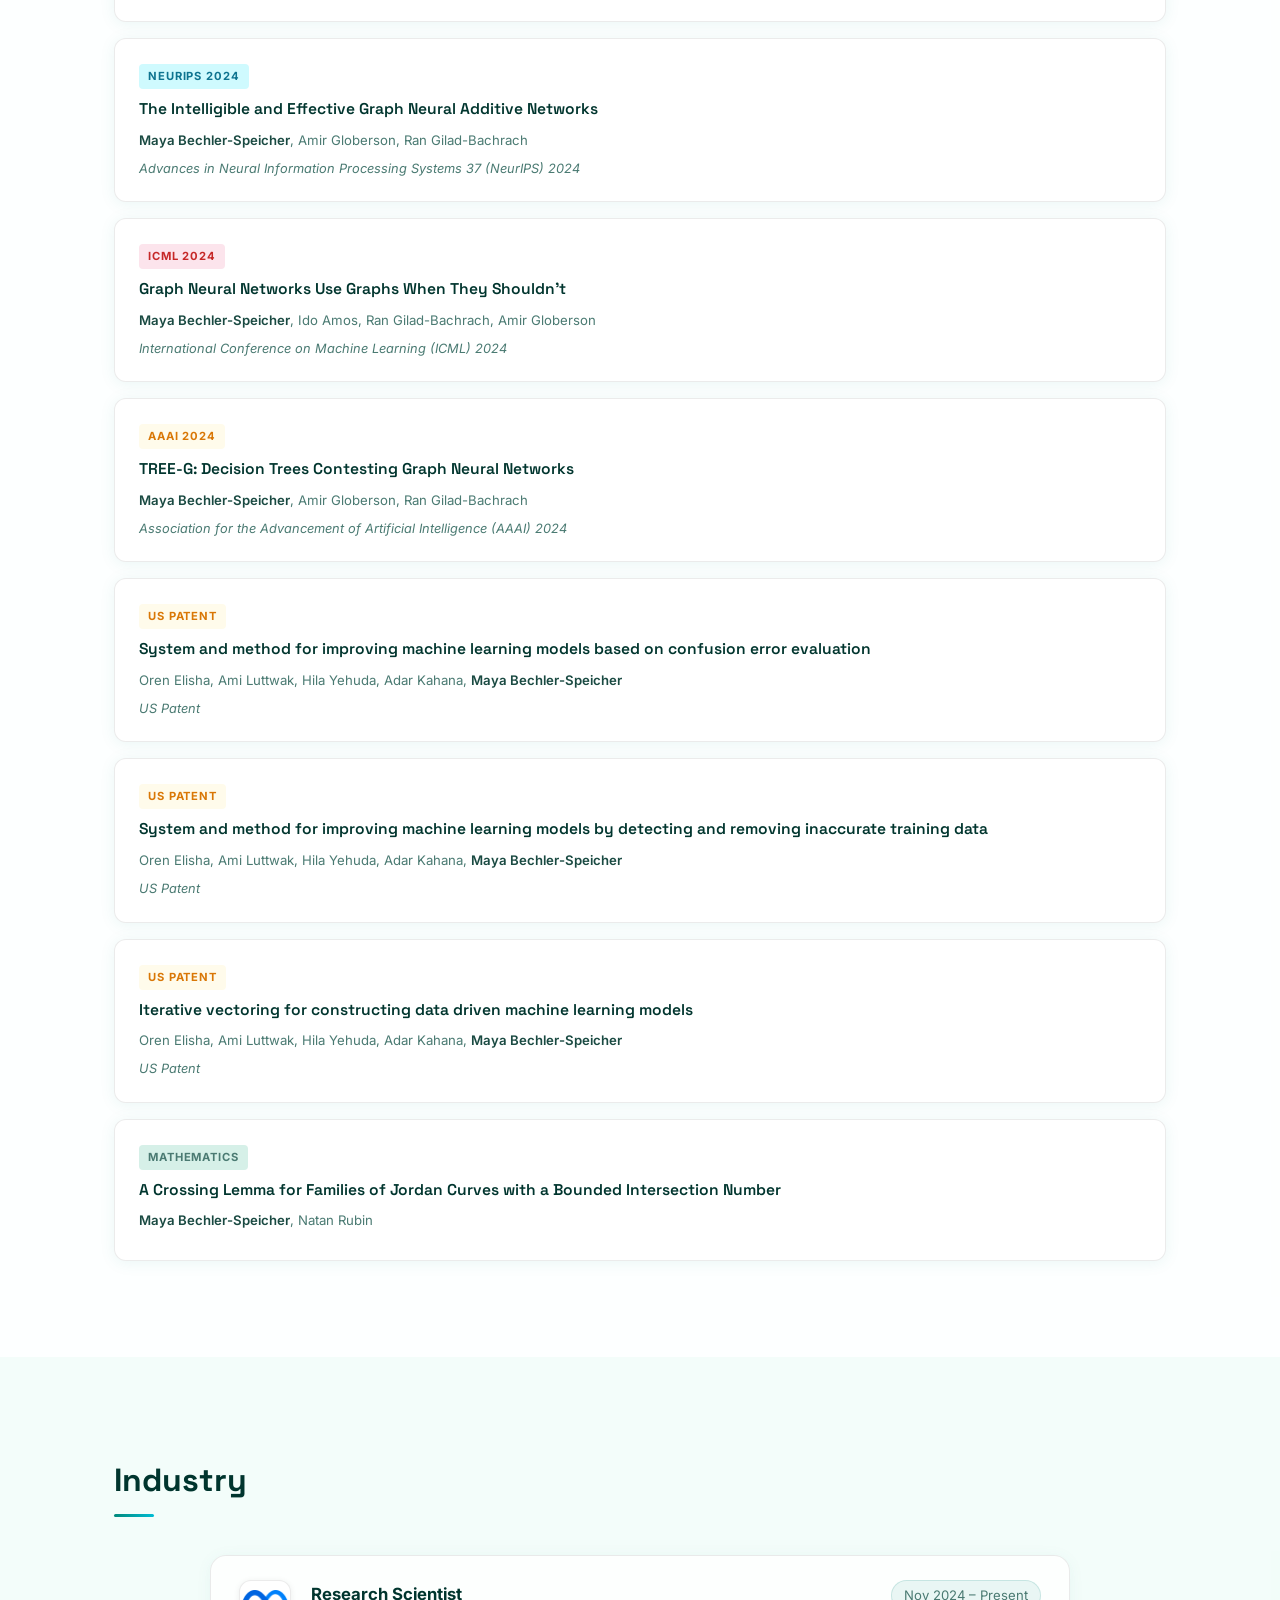
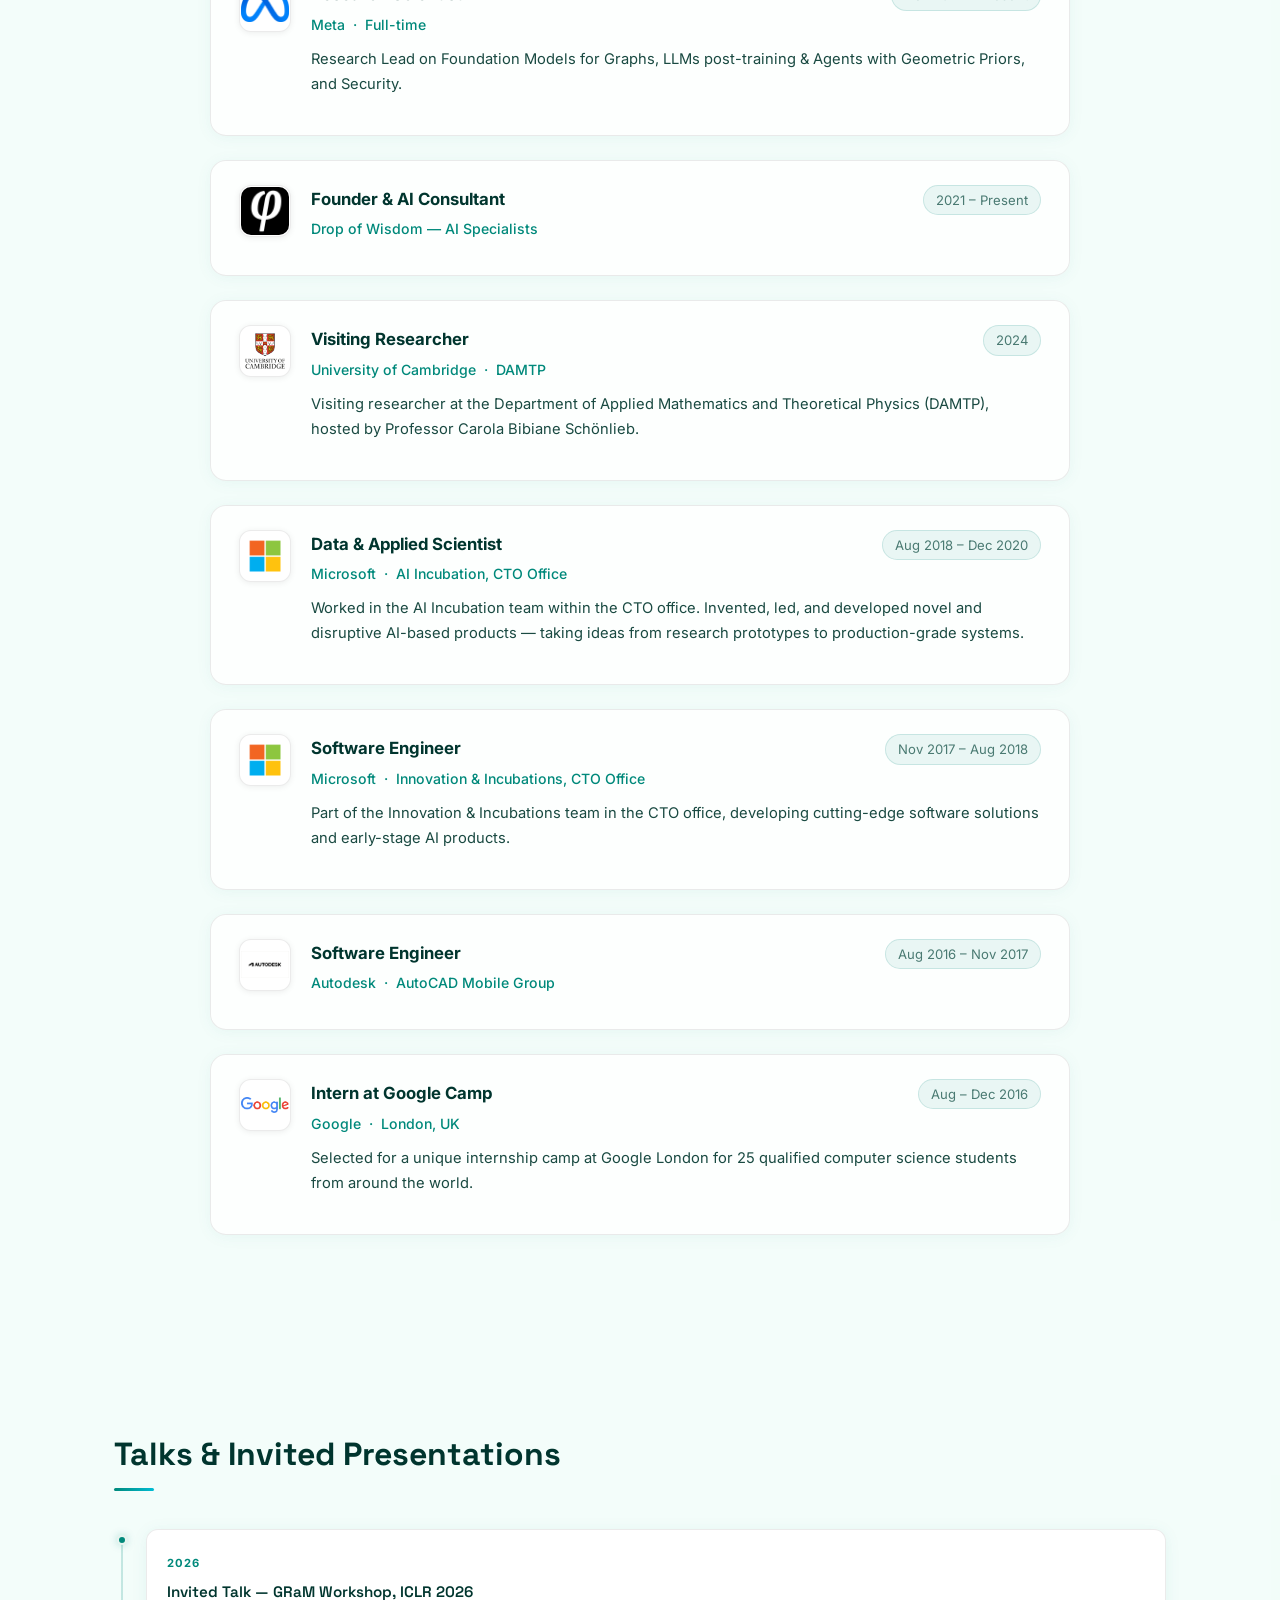
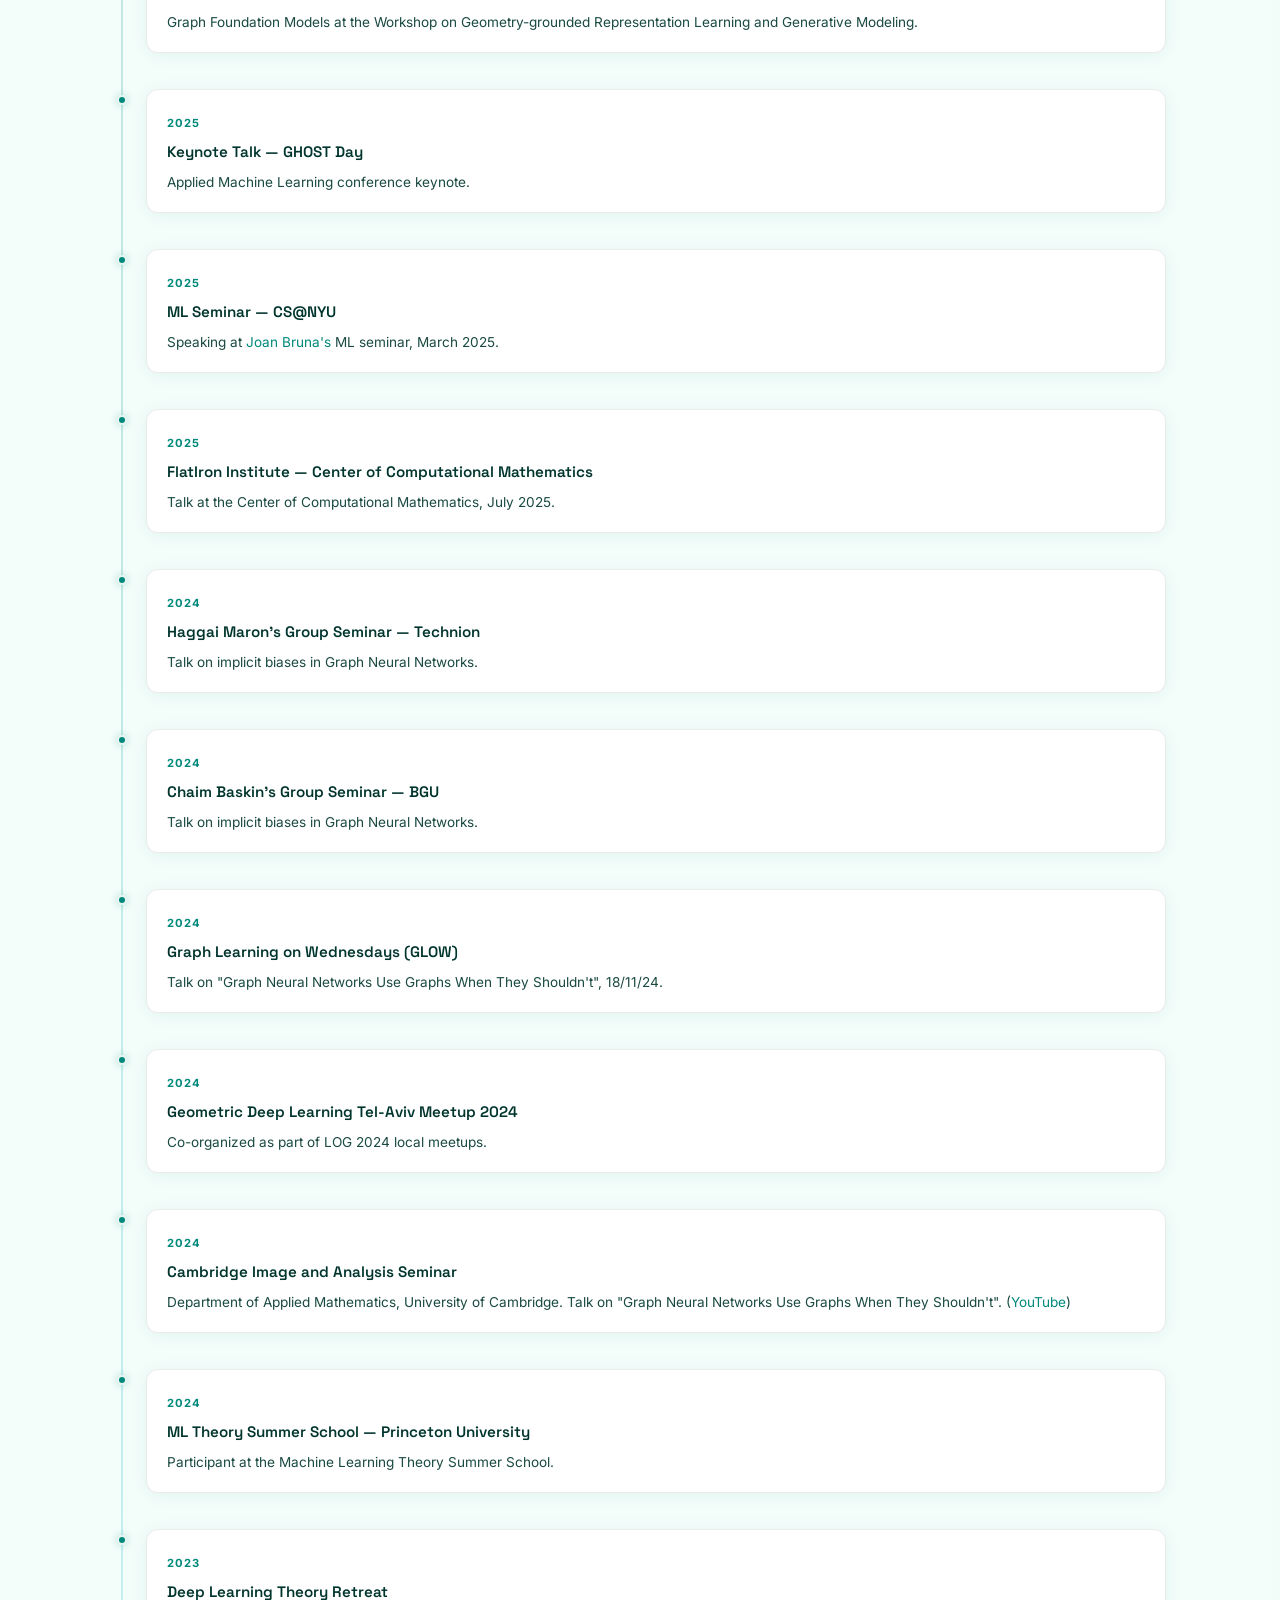
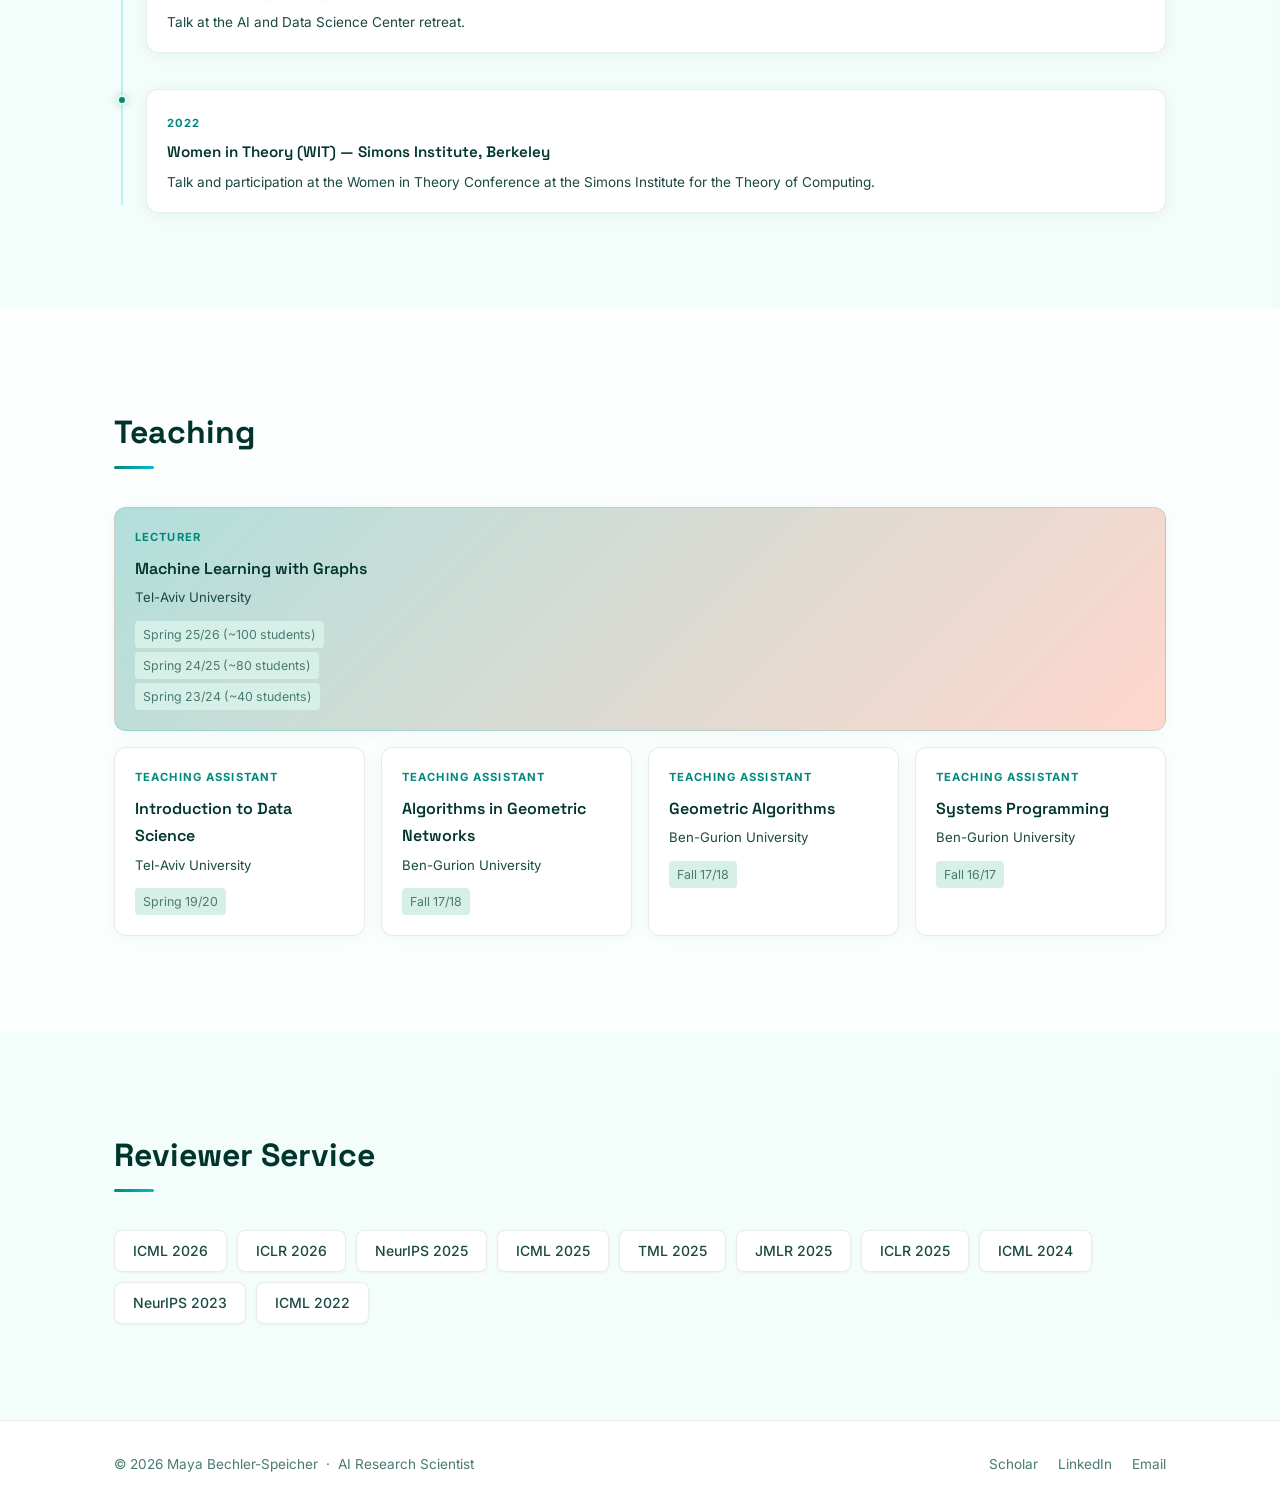
==== commit 38ae5bd3: "Update index.html" ====
--- a/index.html
+++ b/index.html
@@ -181,7 +181,7 @@
         </div>
 
         <div class="pub-card" data-year="2026" data-type="workshop">
-        <div class="pub-venue-tag">ICML 2026 Workshop</div>
+          <div class="pub-venue-tag">ICML 2026 Workshop</div>
           <h3 class="pub-title"><a href="https://arxiv.org/pdf/2512.04475" target="_blank">GraphBench: Next-generation graph learning benchmarking</a></h3>
           <p class="pub-authors">Timo Stoll, Chendi Qian, Ben Finkelshtein, Ali Parviz, Darius Weber, Fabrizio Frasca, Hadar Shavit, Antoine Siraudin, Arman Mielke, Marie Anastacio, Erik Müller, <strong>Maya Bechler-Speicher</strong>, Michael Bronstein, Mikhail Galkin, Holger Hoos, Mathias Niepert, Bryan Perozzi, Jan Tönshoff, Christopher Morris</p>
           <p class="pub-venue">ICML 2026 workshop on Graph Foundation Models <span class="spotlight-badge">Oral</span></p>
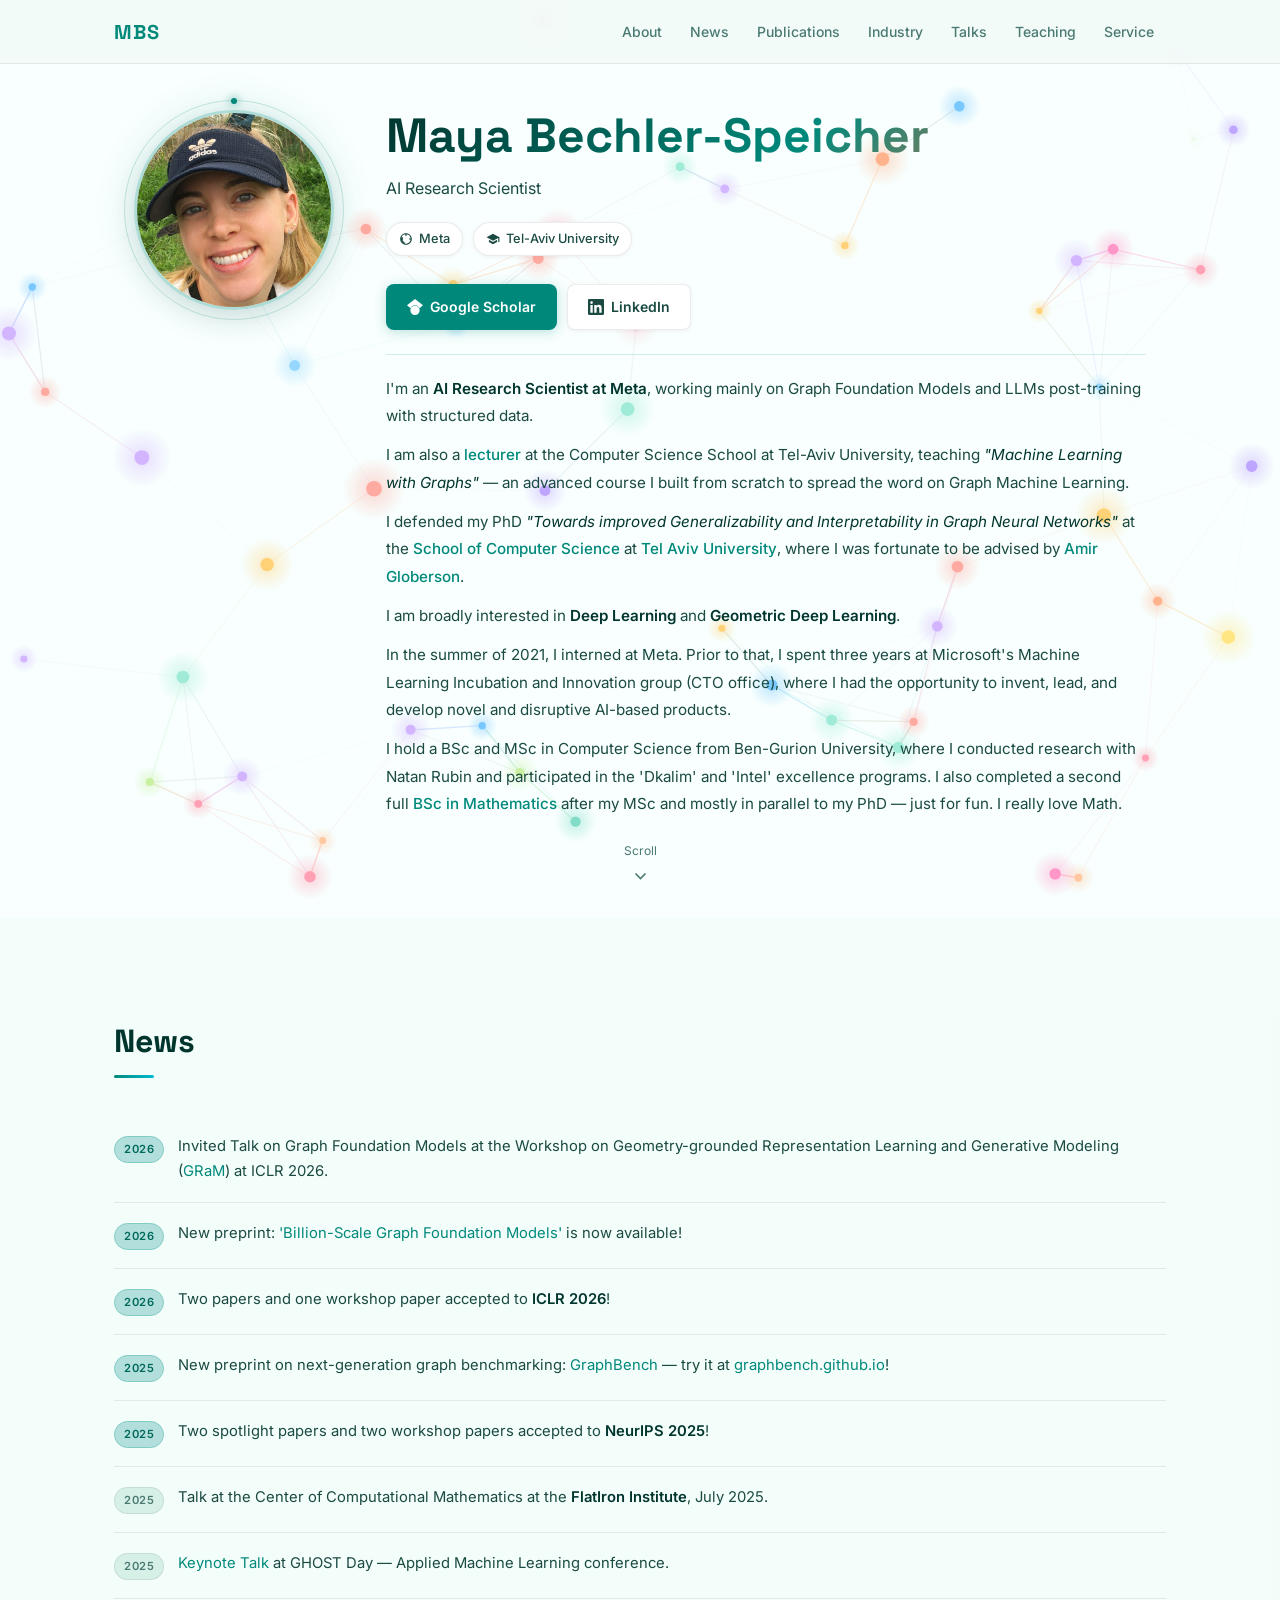
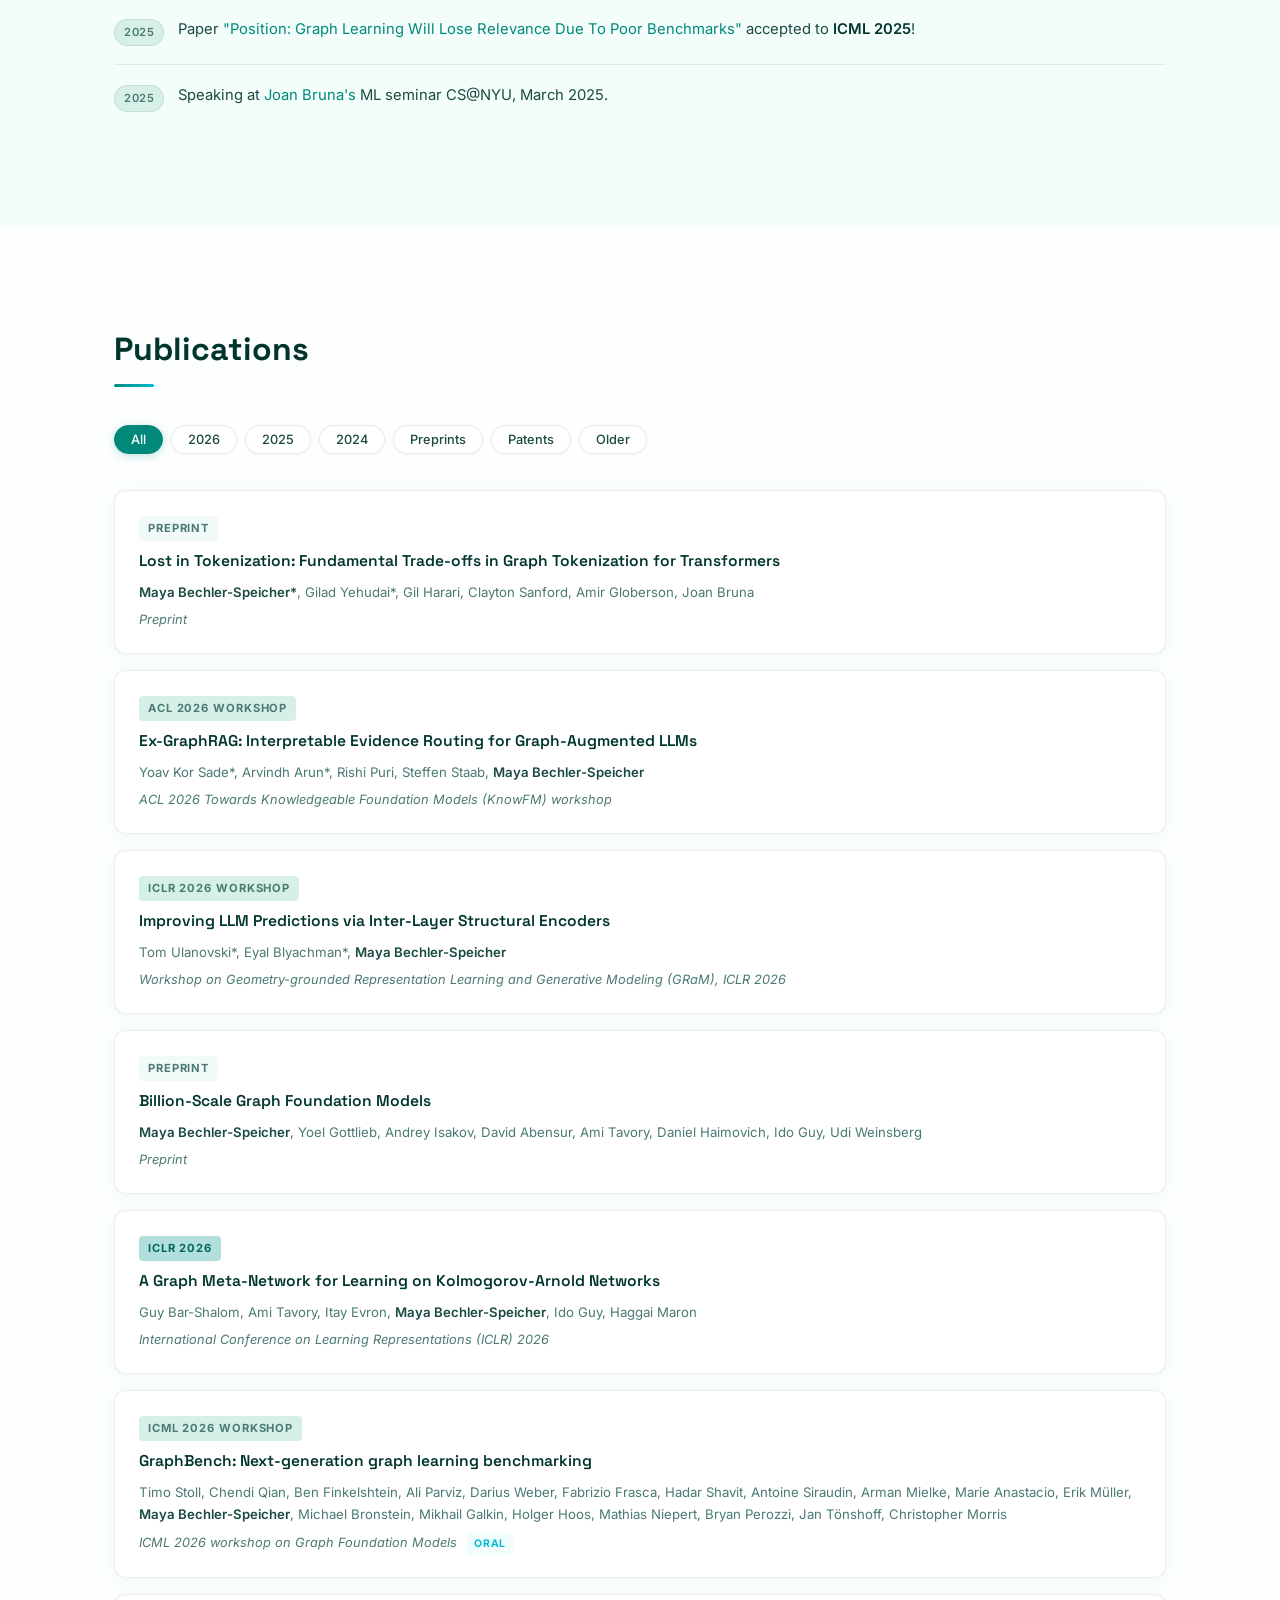
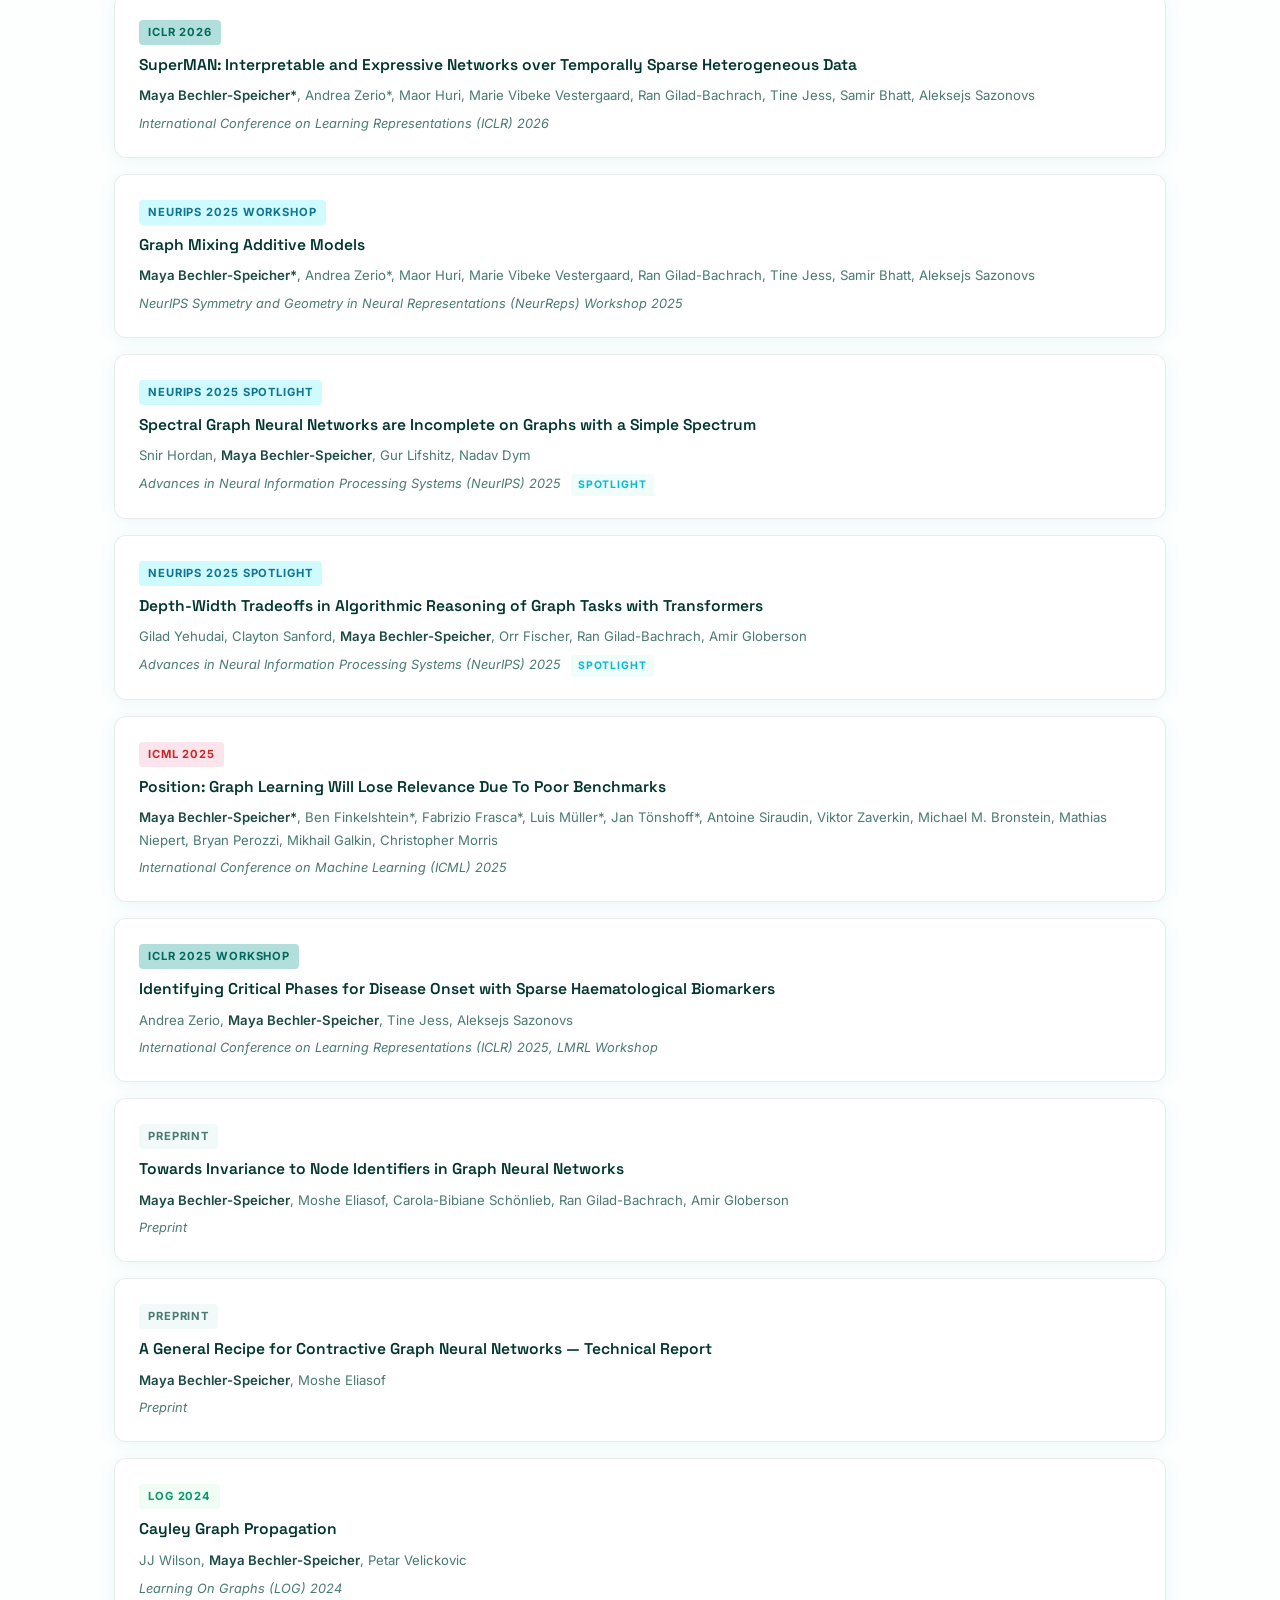
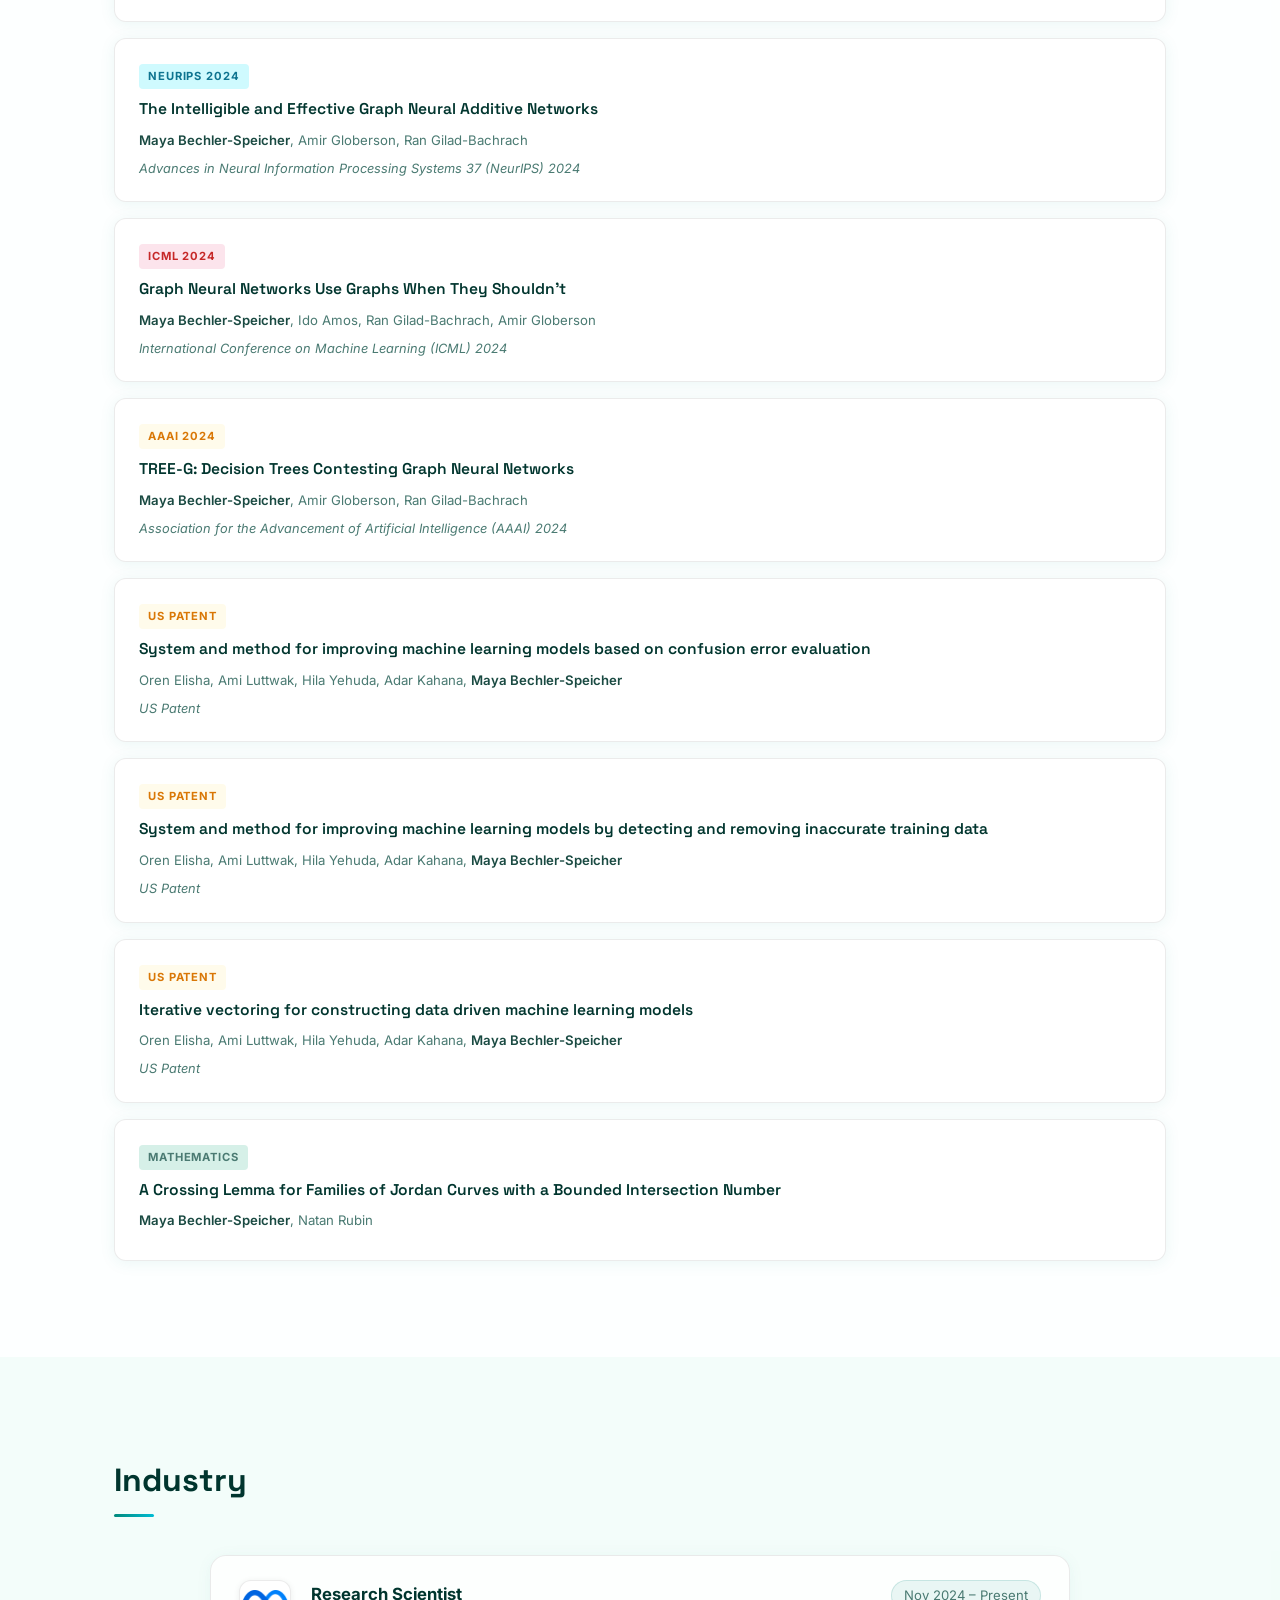
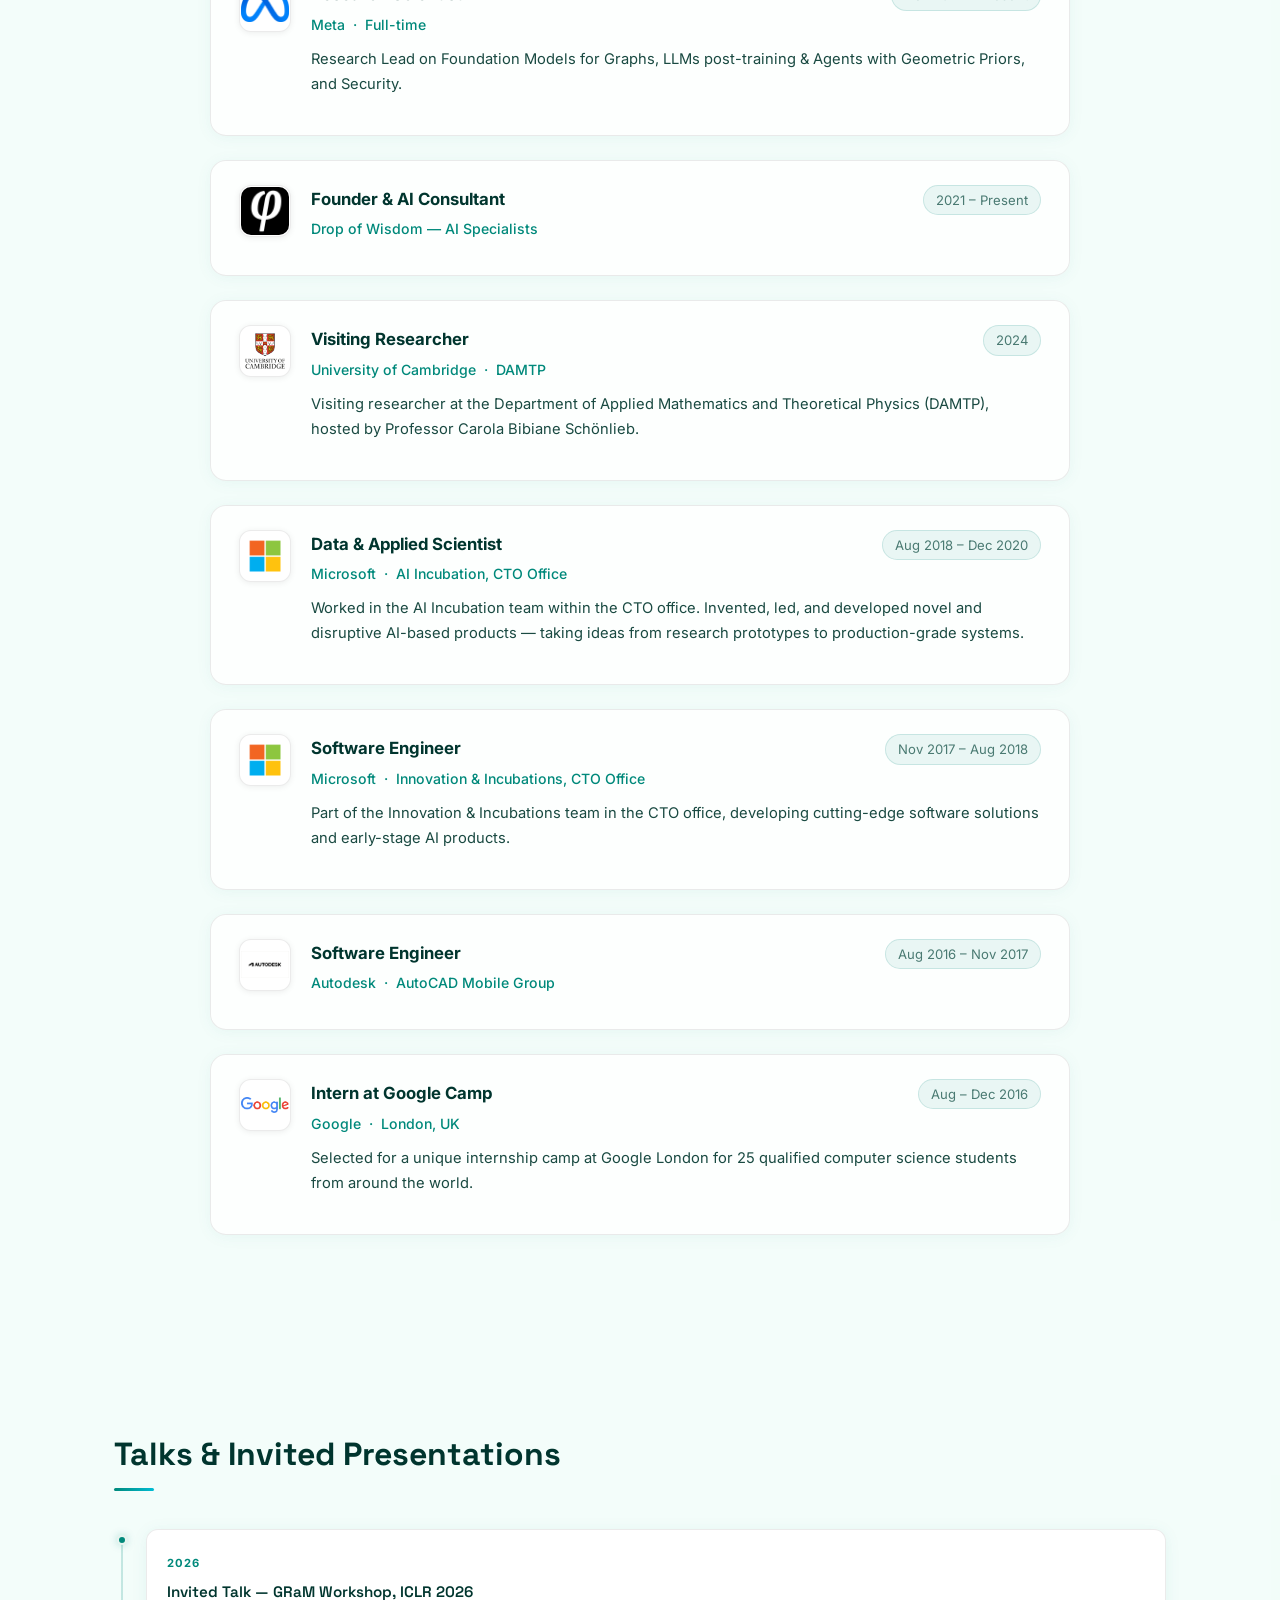
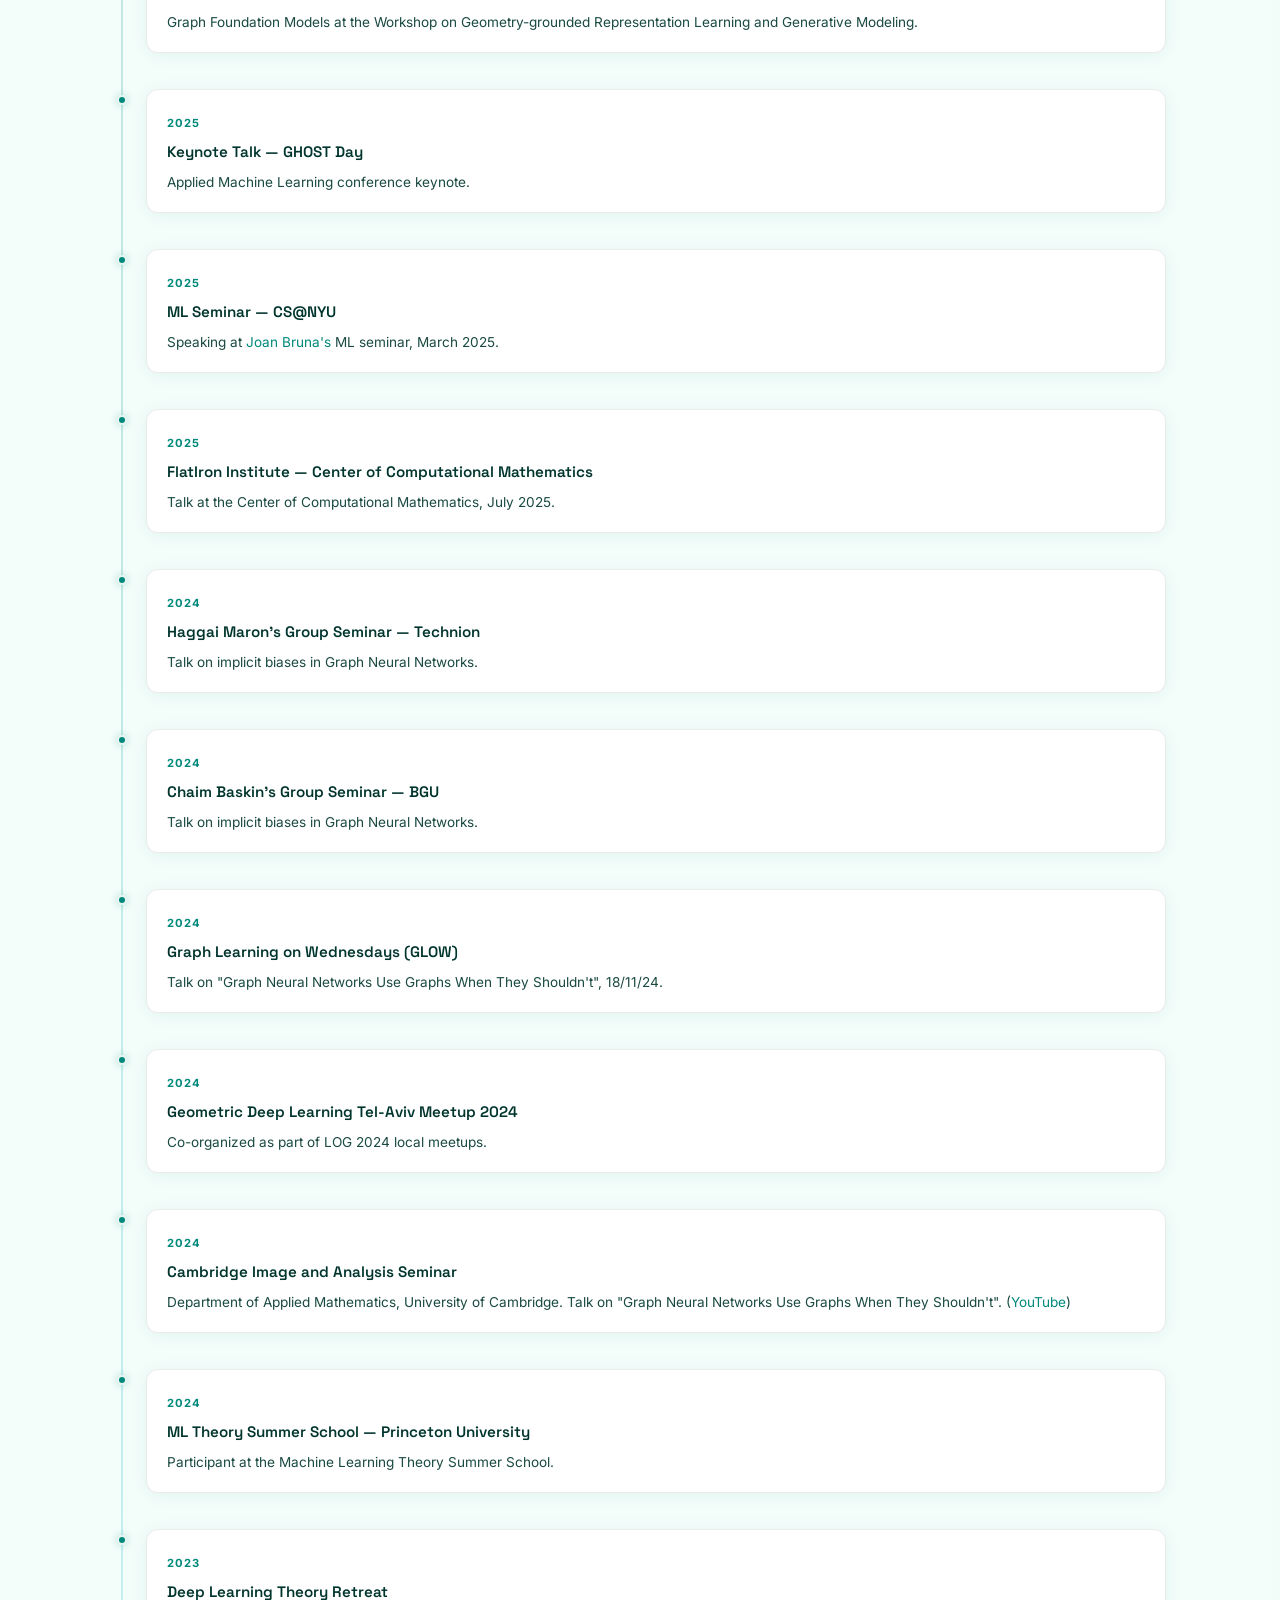
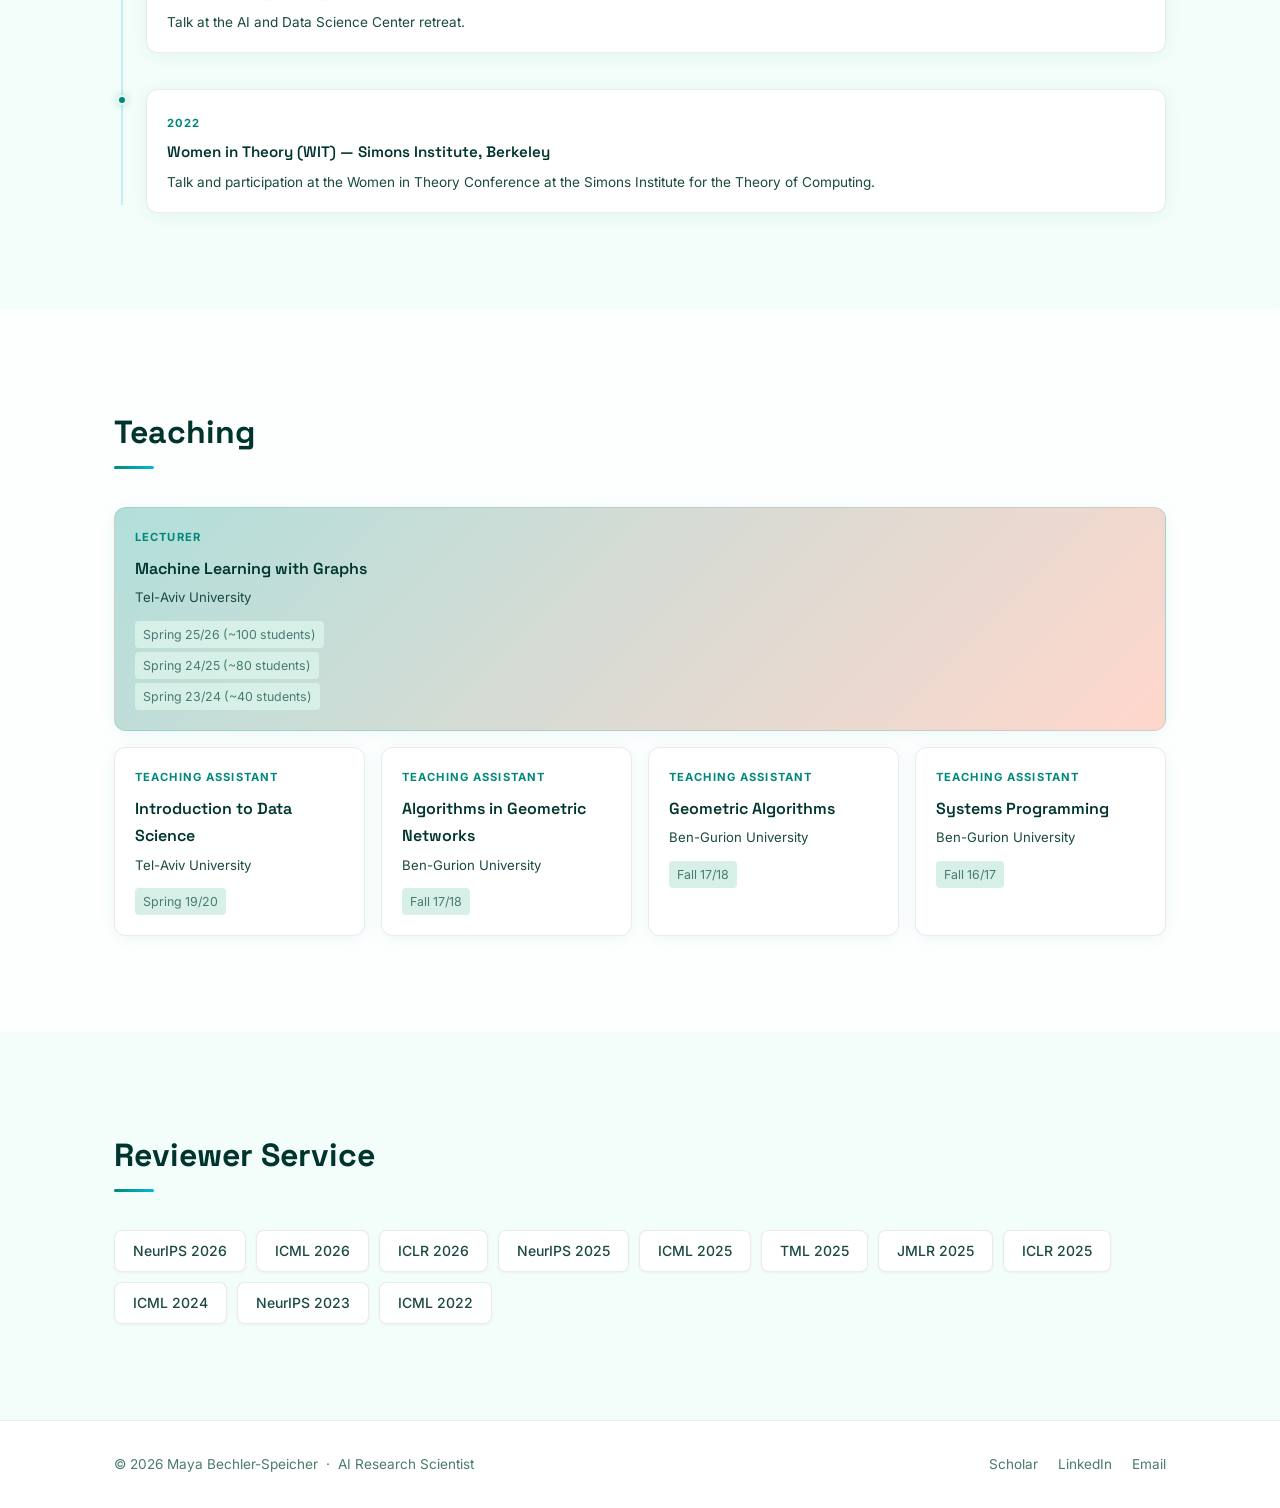
==== commit 188ade76: "Update index.html" ====
--- a/index.html
+++ b/index.html
@@ -604,6 +604,7 @@
     <div class="container">
       <h2 class="section-title">Reviewer Service</h2>
       <div class="service-grid">
+        <div class="service-badge">NeurIPS 2026</div>
         <div class="service-badge">ICML 2026</div>
         <div class="service-badge">ICLR 2026</div>
         <div class="service-badge">NeurIPS 2025</div>
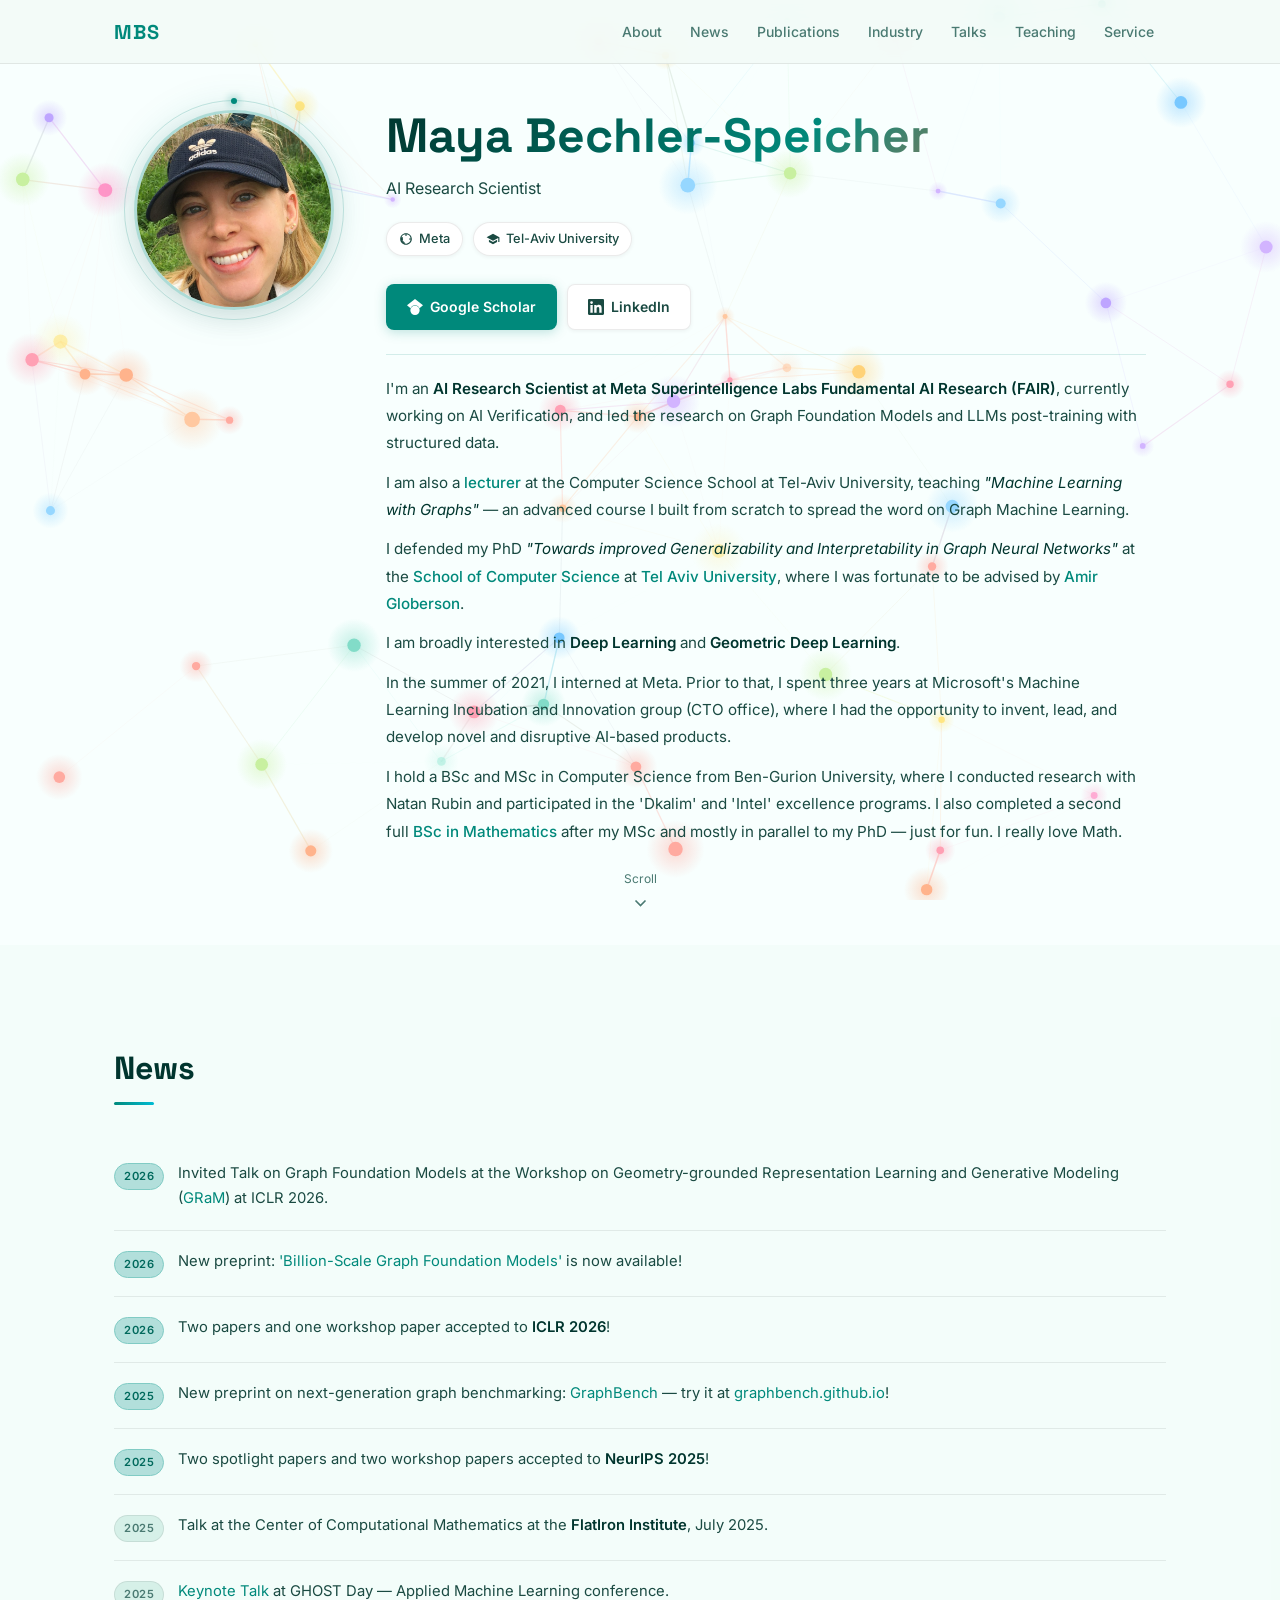
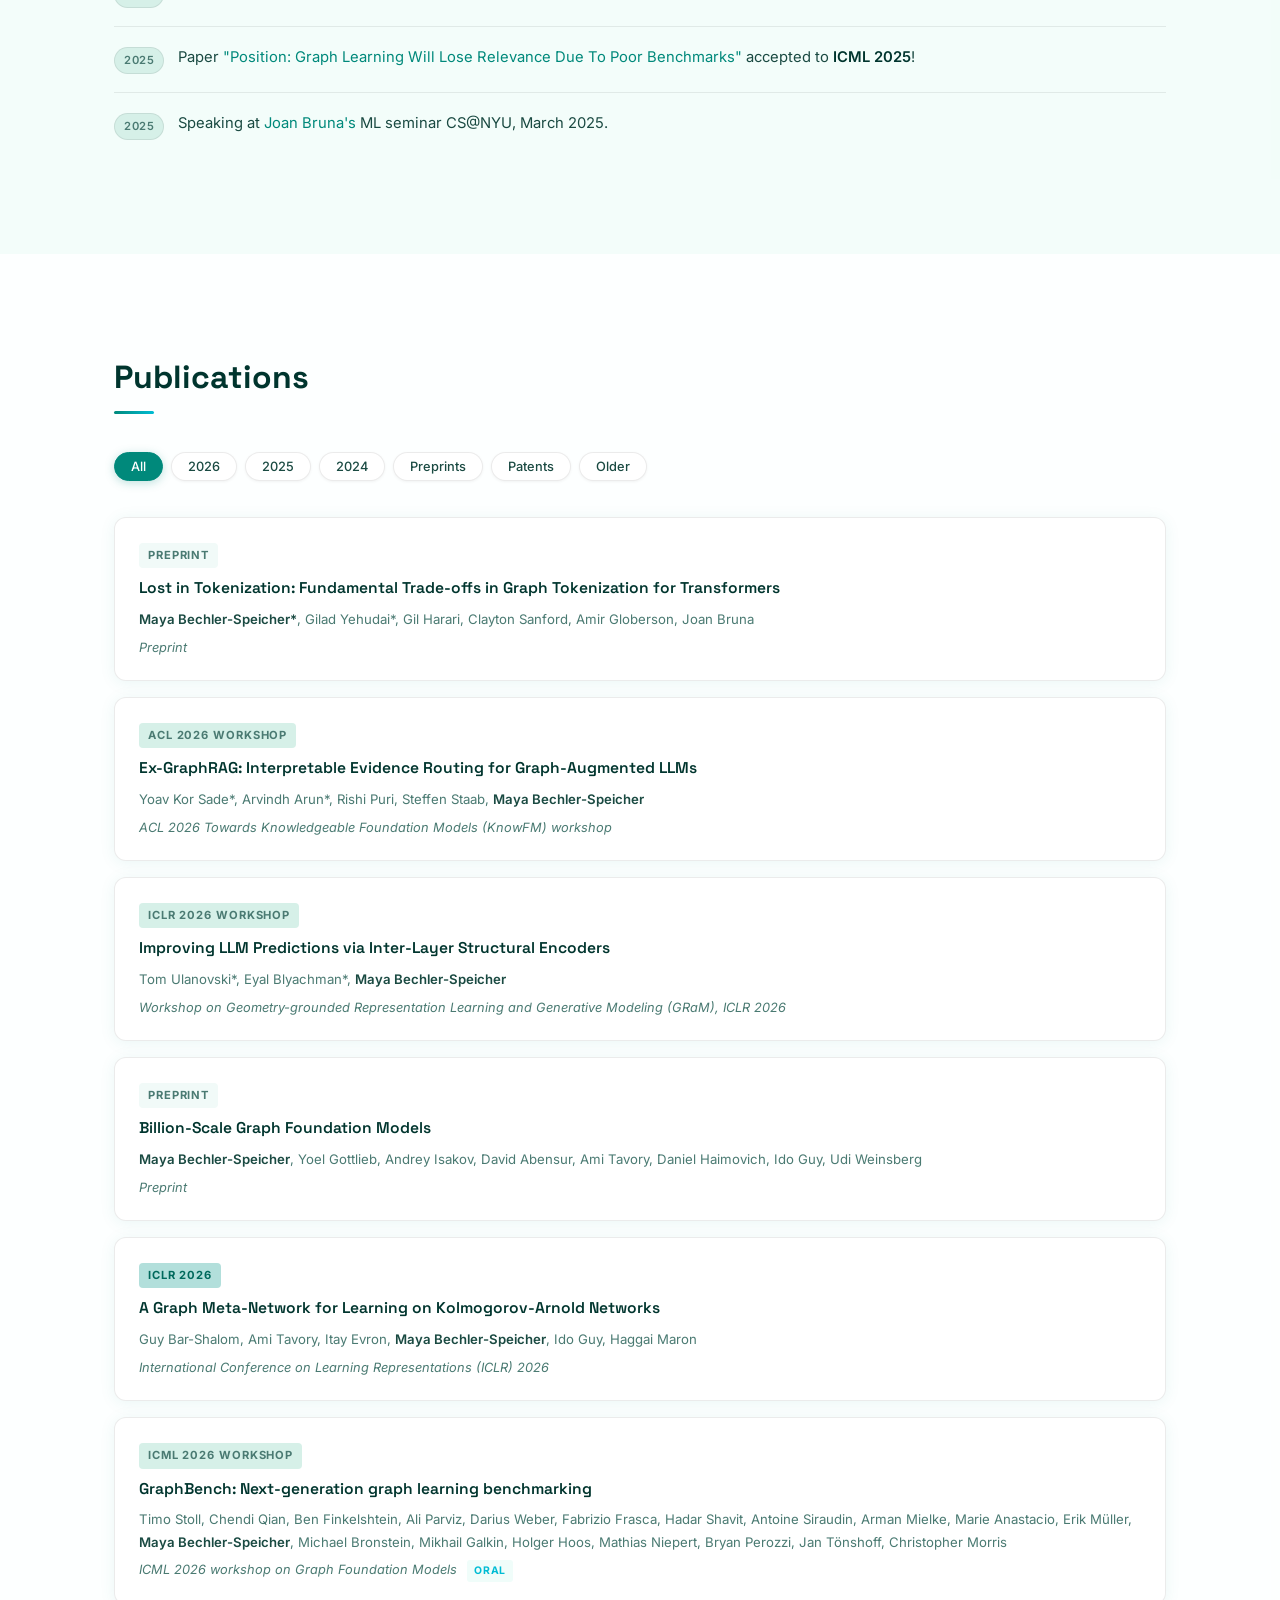
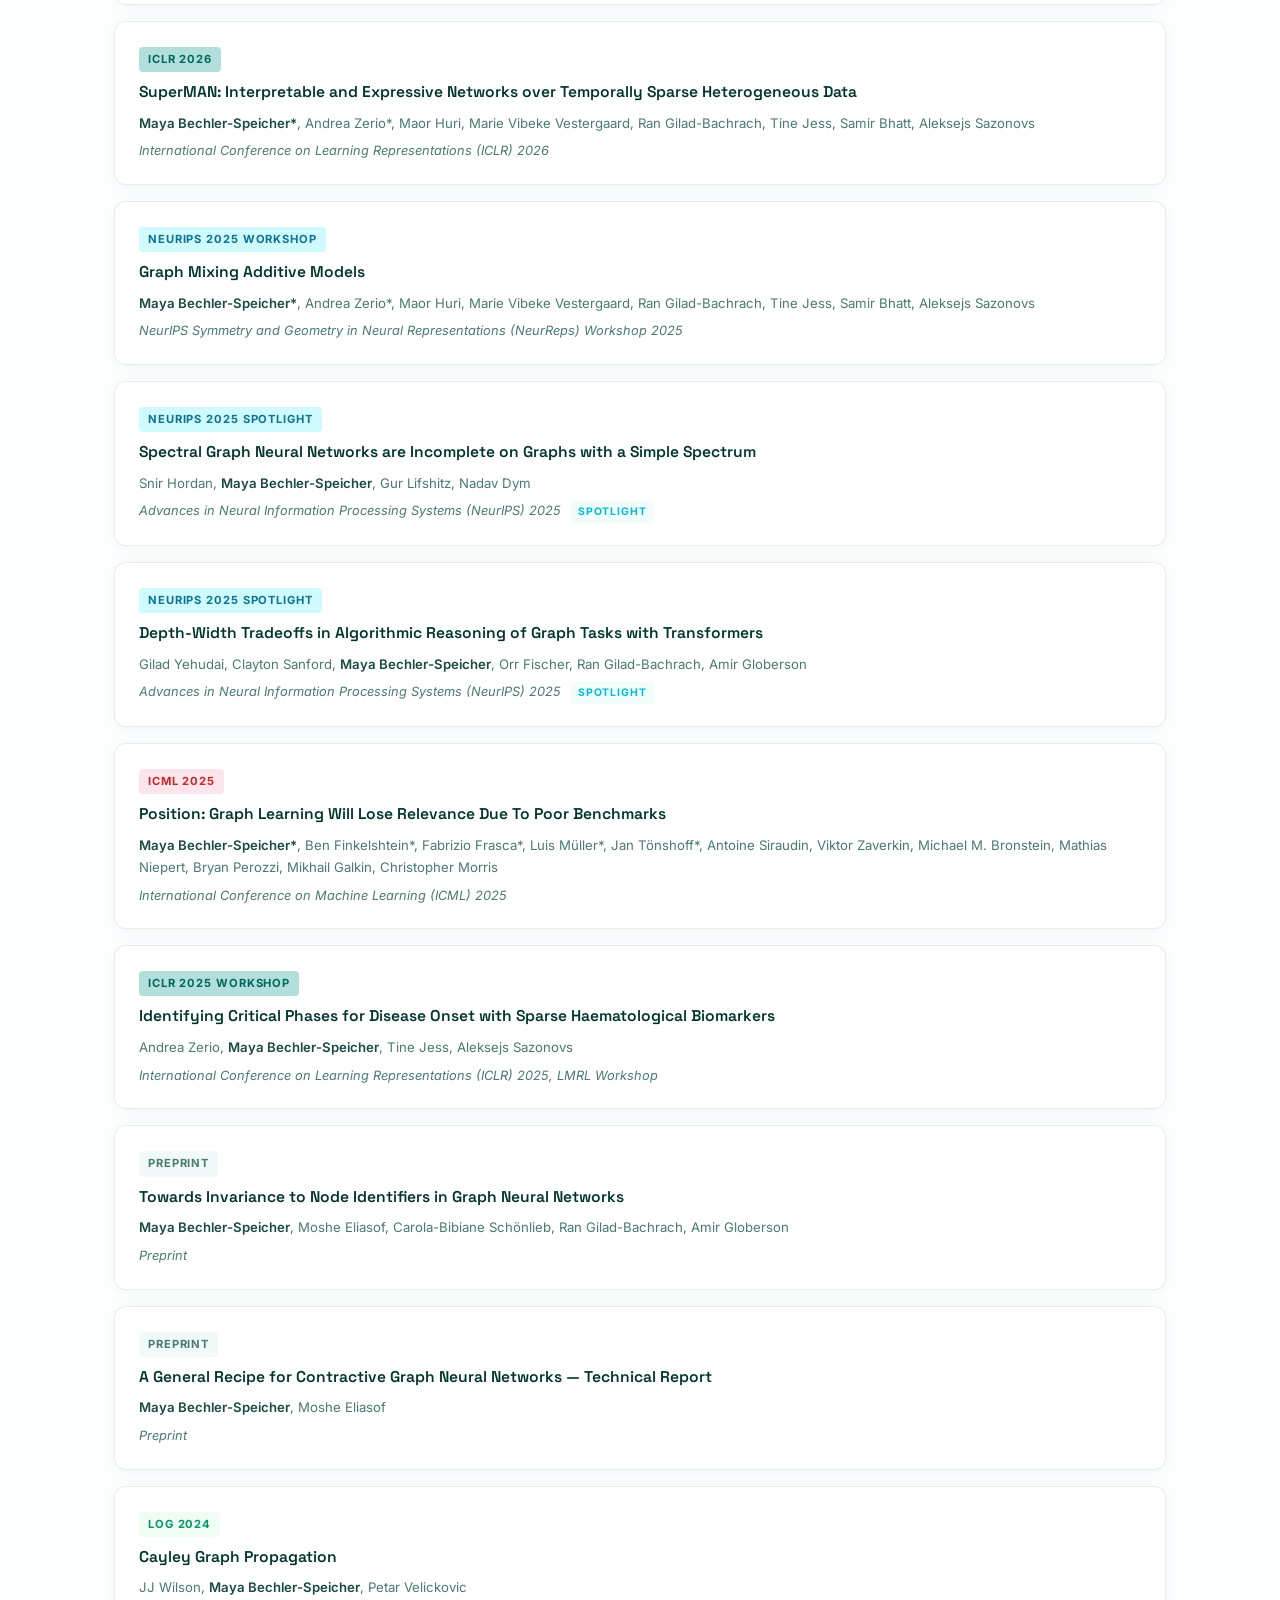
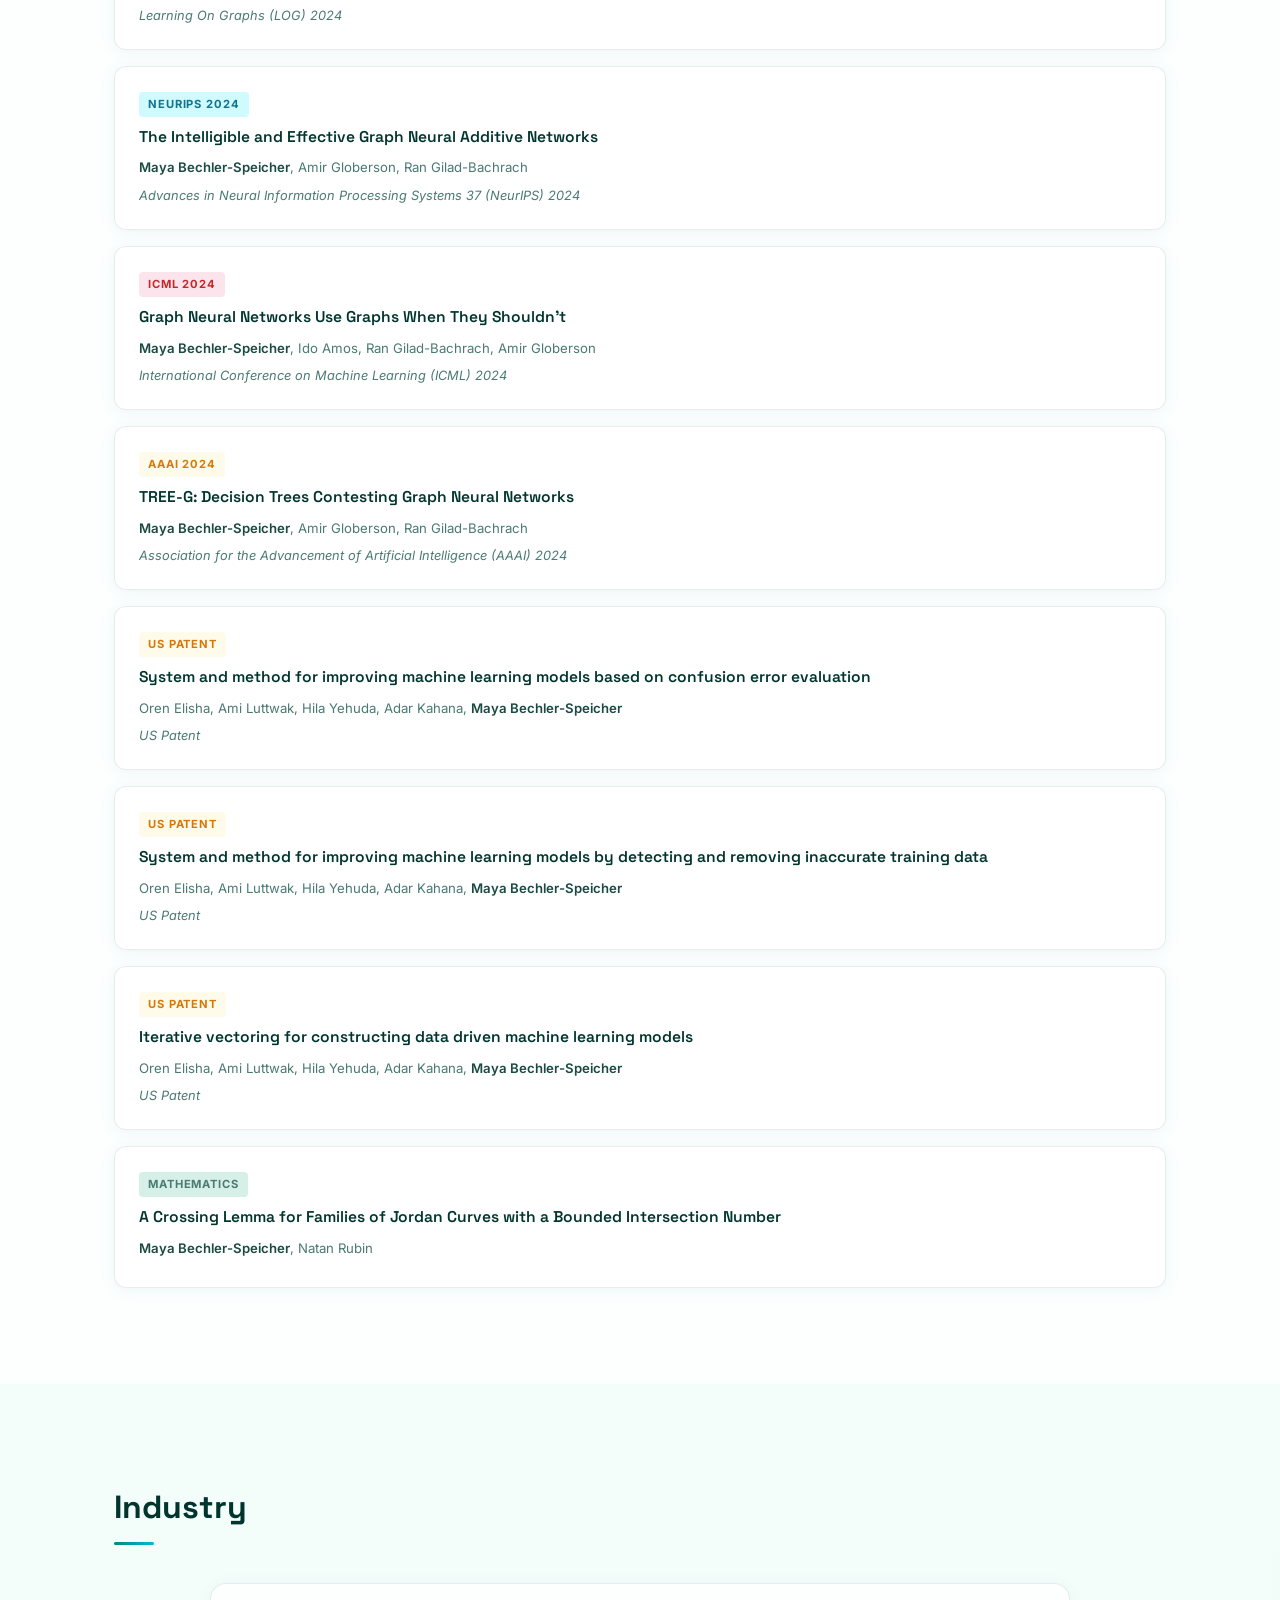
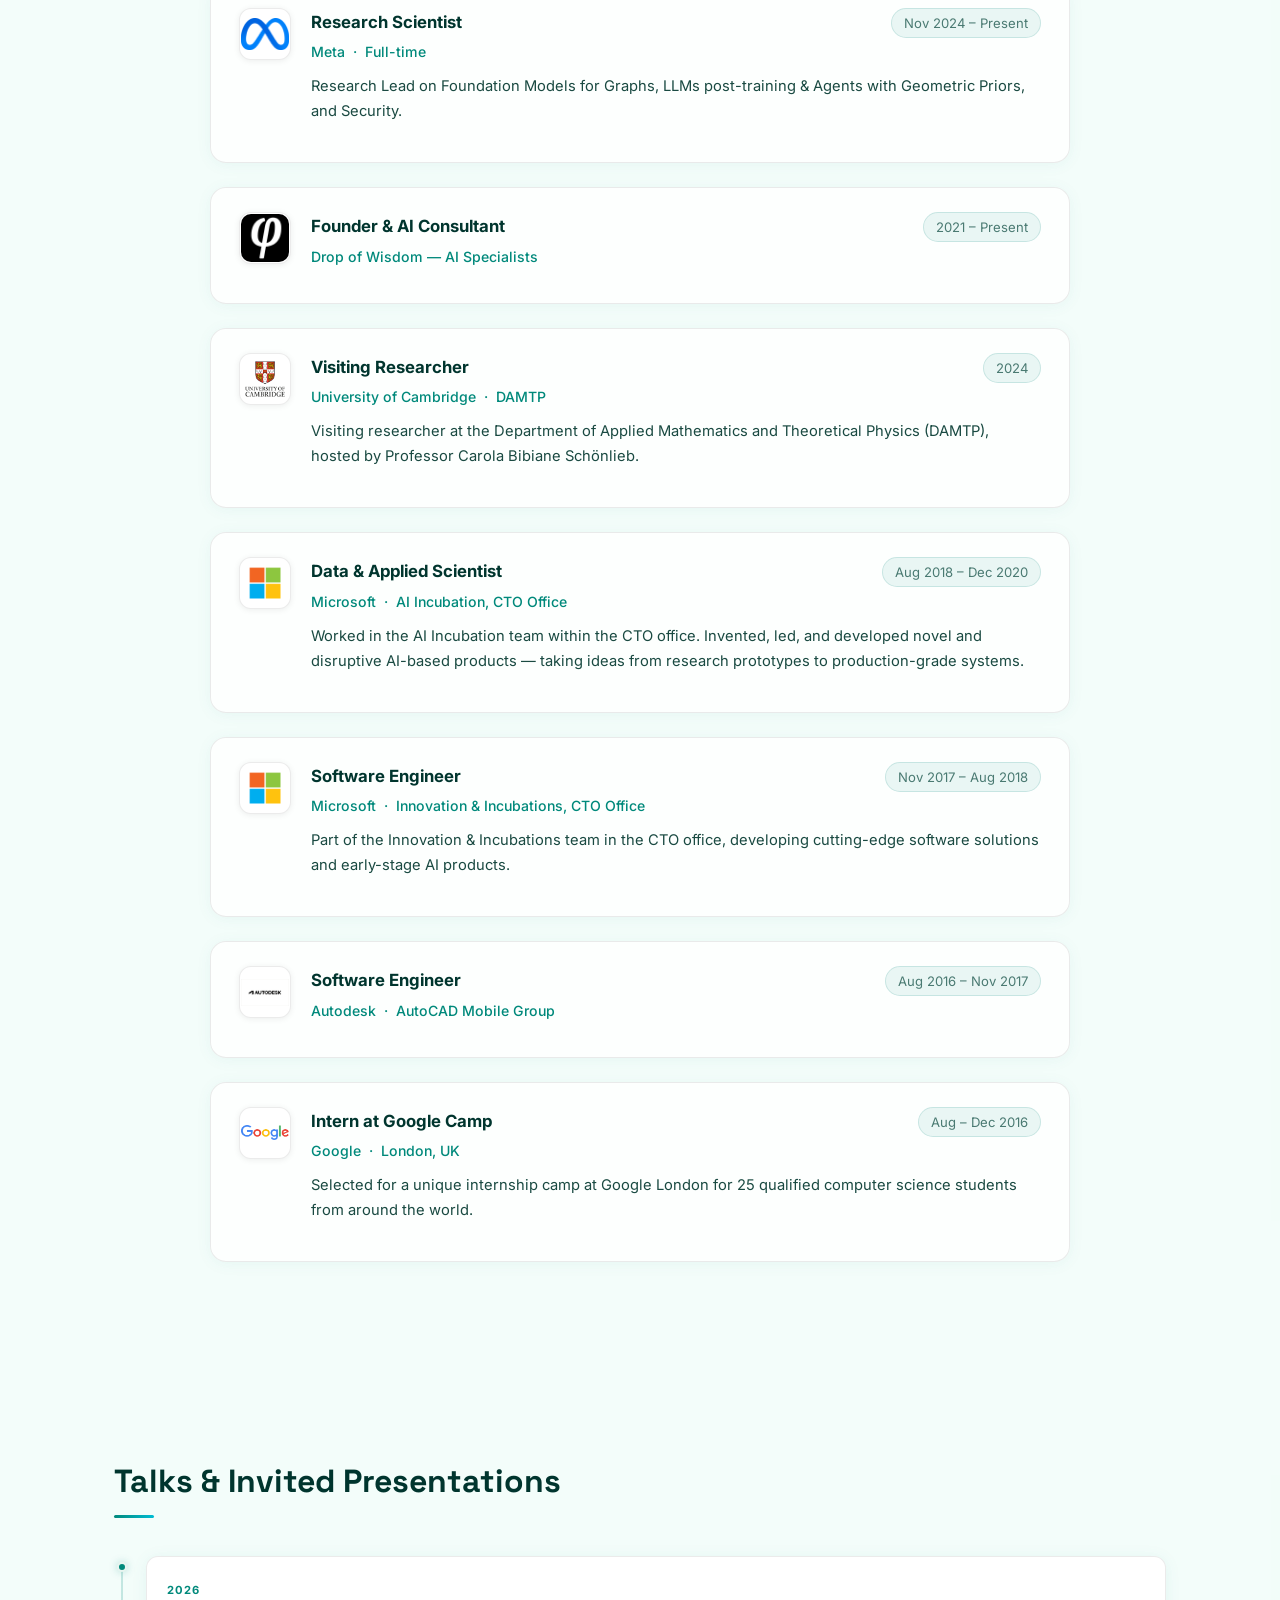
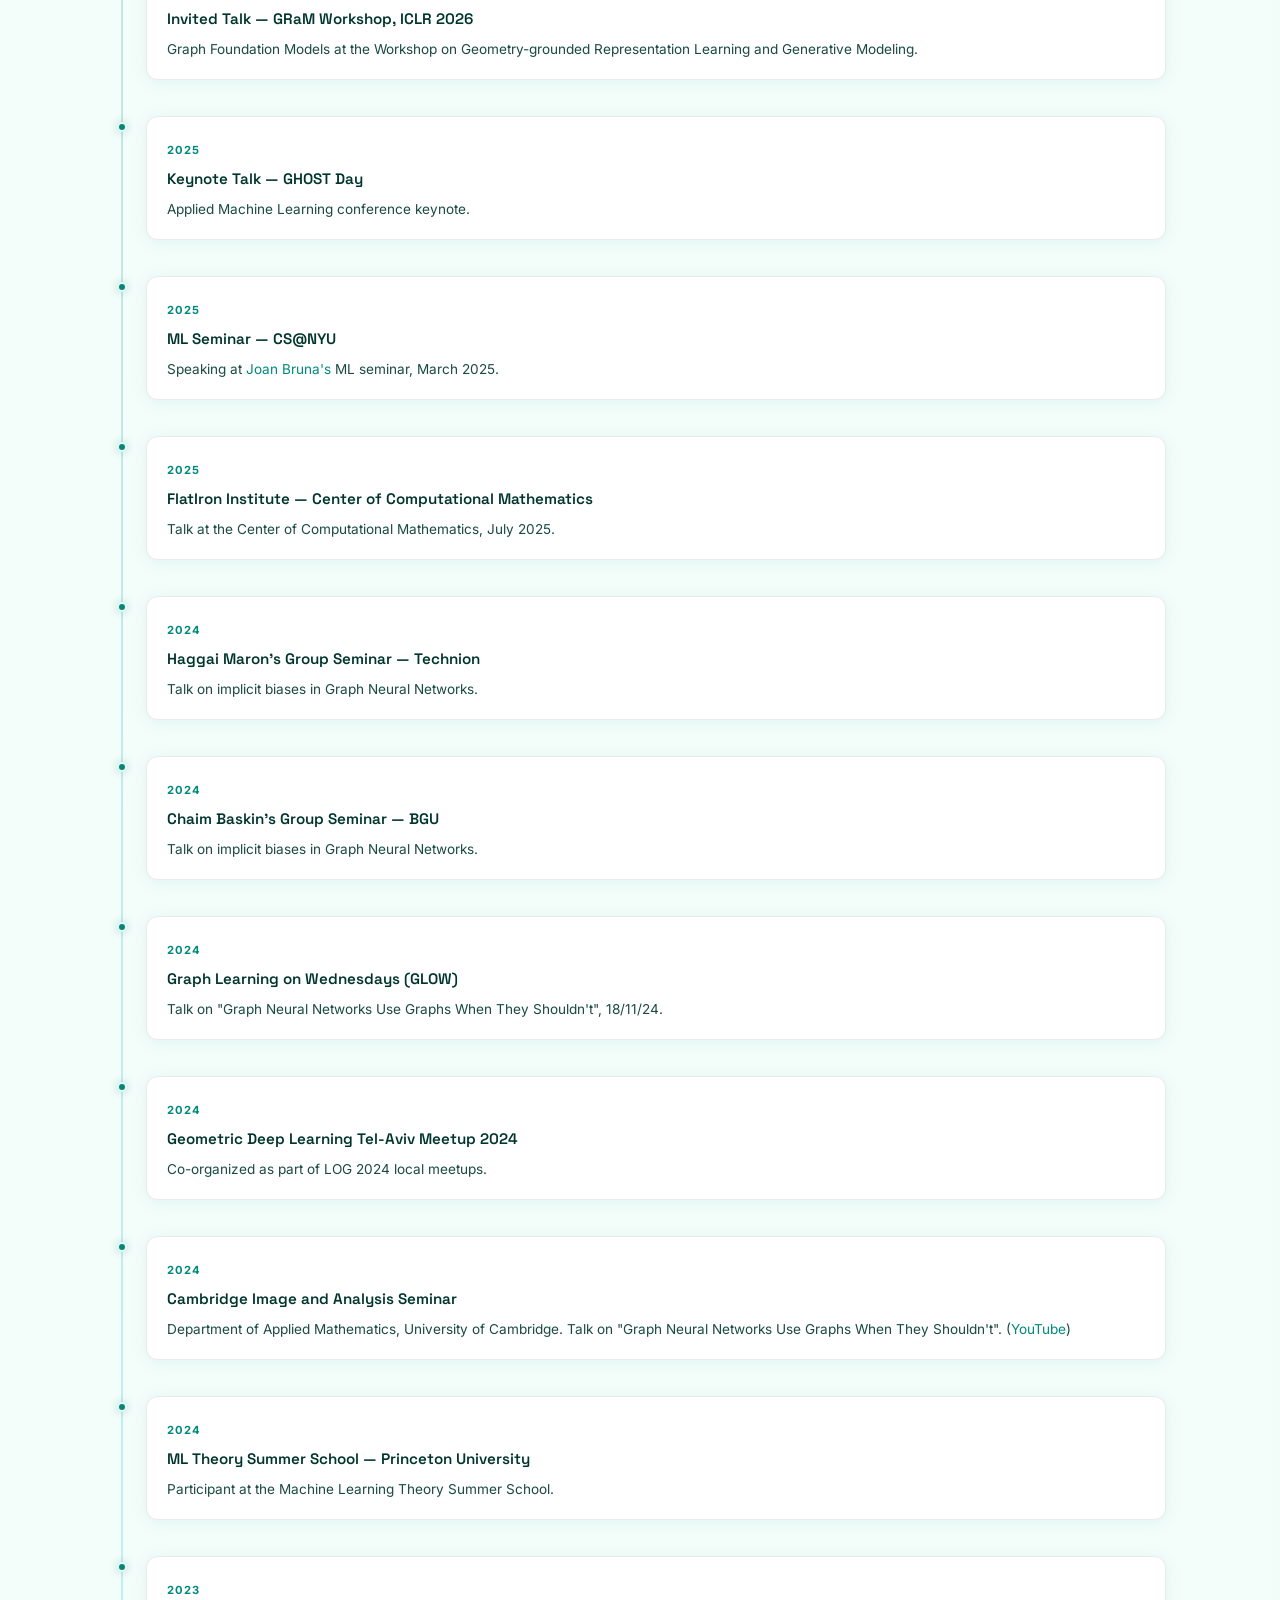
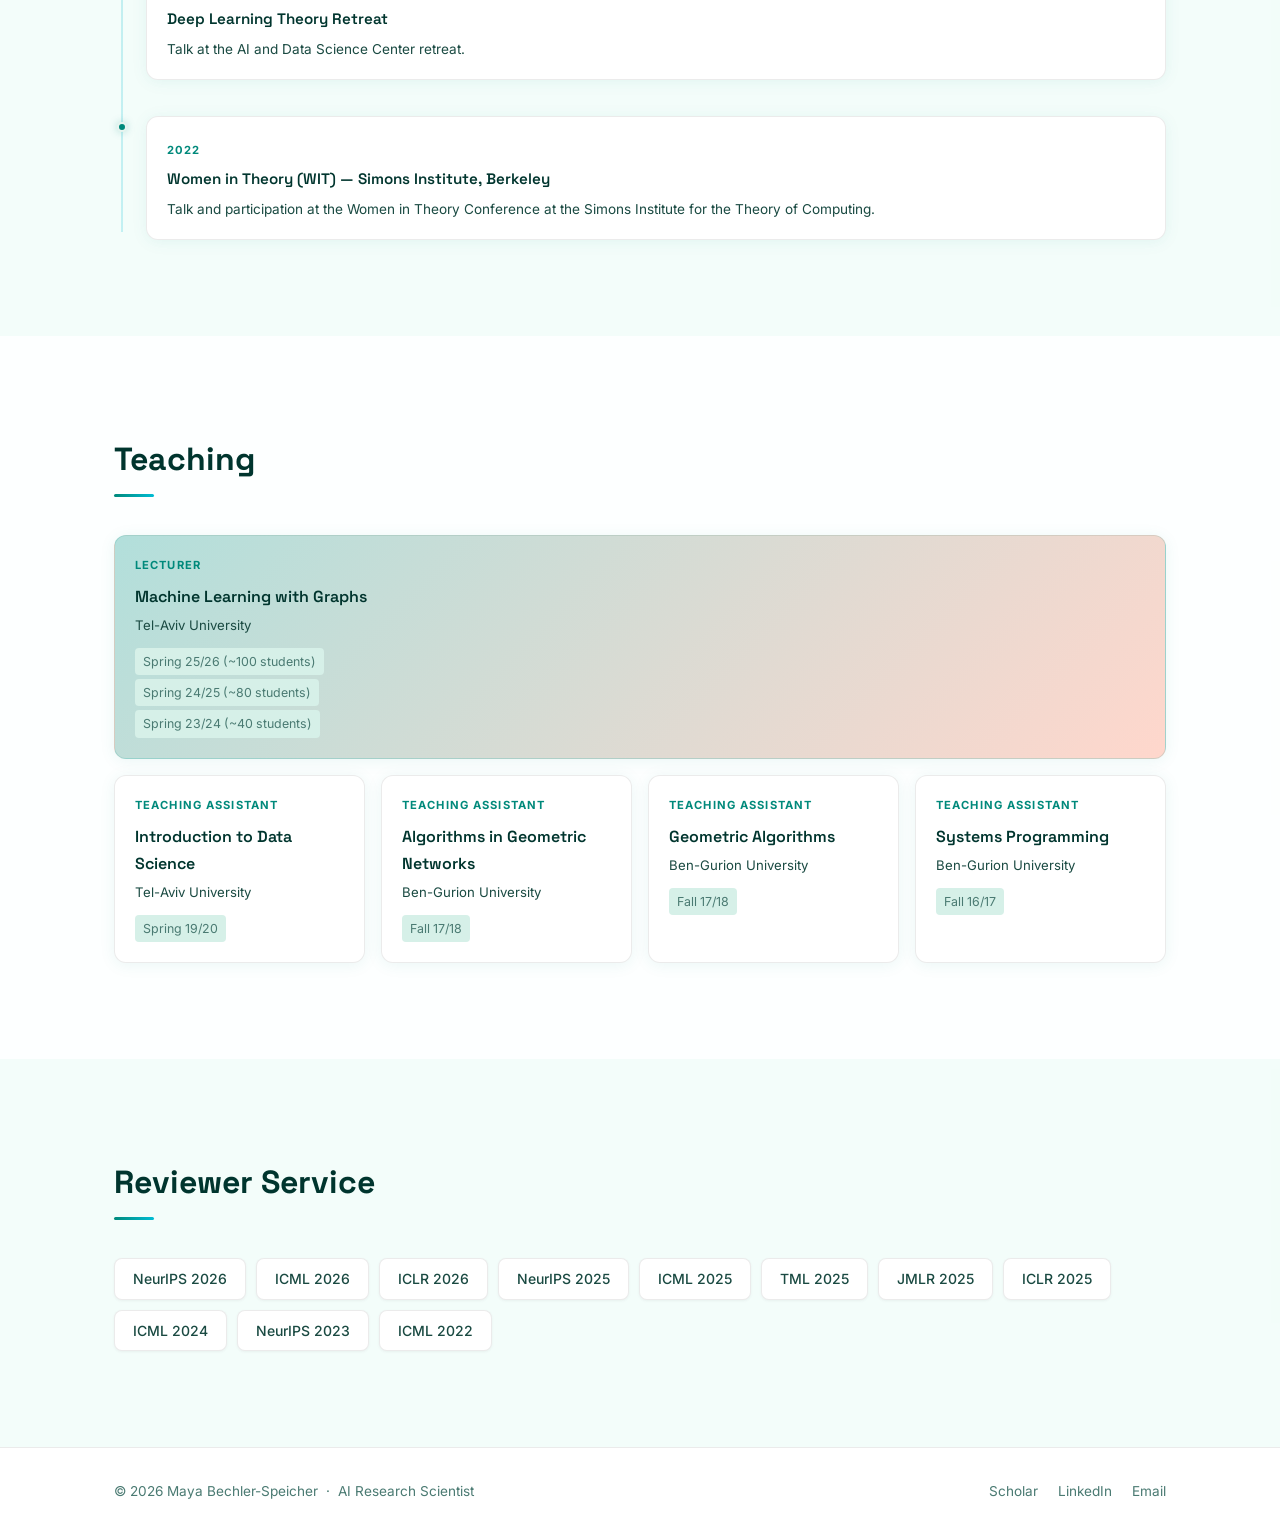
==== commit 1d076cf3: "Update index.html" ====
--- a/index.html
+++ b/index.html
@@ -64,7 +64,7 @@
           </a>
         </div>
         <div class="hero-bio">
-          <p>I'm an <strong>AI Research Scientist at Meta</strong>, working mainly on Graph Foundation Models and LLMs post-training with structured data.</p>
+          <p>I'm an <strong>AI Research Scientist at Meta Superintelligence Labs Fundamental AI Research (FAIR)</strong>, currently working on AI Verification, and led the research on Graph Foundation Models and LLMs post-training with structured data.</p>
           <p>I am also a <a href="https://www.linkedin.com/posts/maya-bechler-speicher-815103103_another-year-of-machine-learning-with-graphs-ugcPost-7391172399511248896-pEw3" target="_blank">lecturer</a> at the Computer Science School at Tel-Aviv University, teaching <em>"Machine Learning with Graphs"</em> — an advanced course I built from scratch to spread the word on Graph Machine Learning.</p>
           <p>I defended my PhD <em>"Towards improved Generalizability and Interpretability in Graph Neural Networks"</em> at the <a href="https://en.cs.tau.ac.il/computer" target="_blank">School of Computer Science</a> at <a href="https://english.tau.ac.il/" target="_blank">Tel Aviv University</a>, where I was fortunate to be advised by <a href="https://scholar.google.co.uk/citations?user=5JserkUAAAAJ&hl=en" target="_blank">Amir Globerson</a>.</p>
           <p>I am broadly interested in <strong>Deep Learning</strong> and <strong>Geometric Deep Learning</strong>.</p>
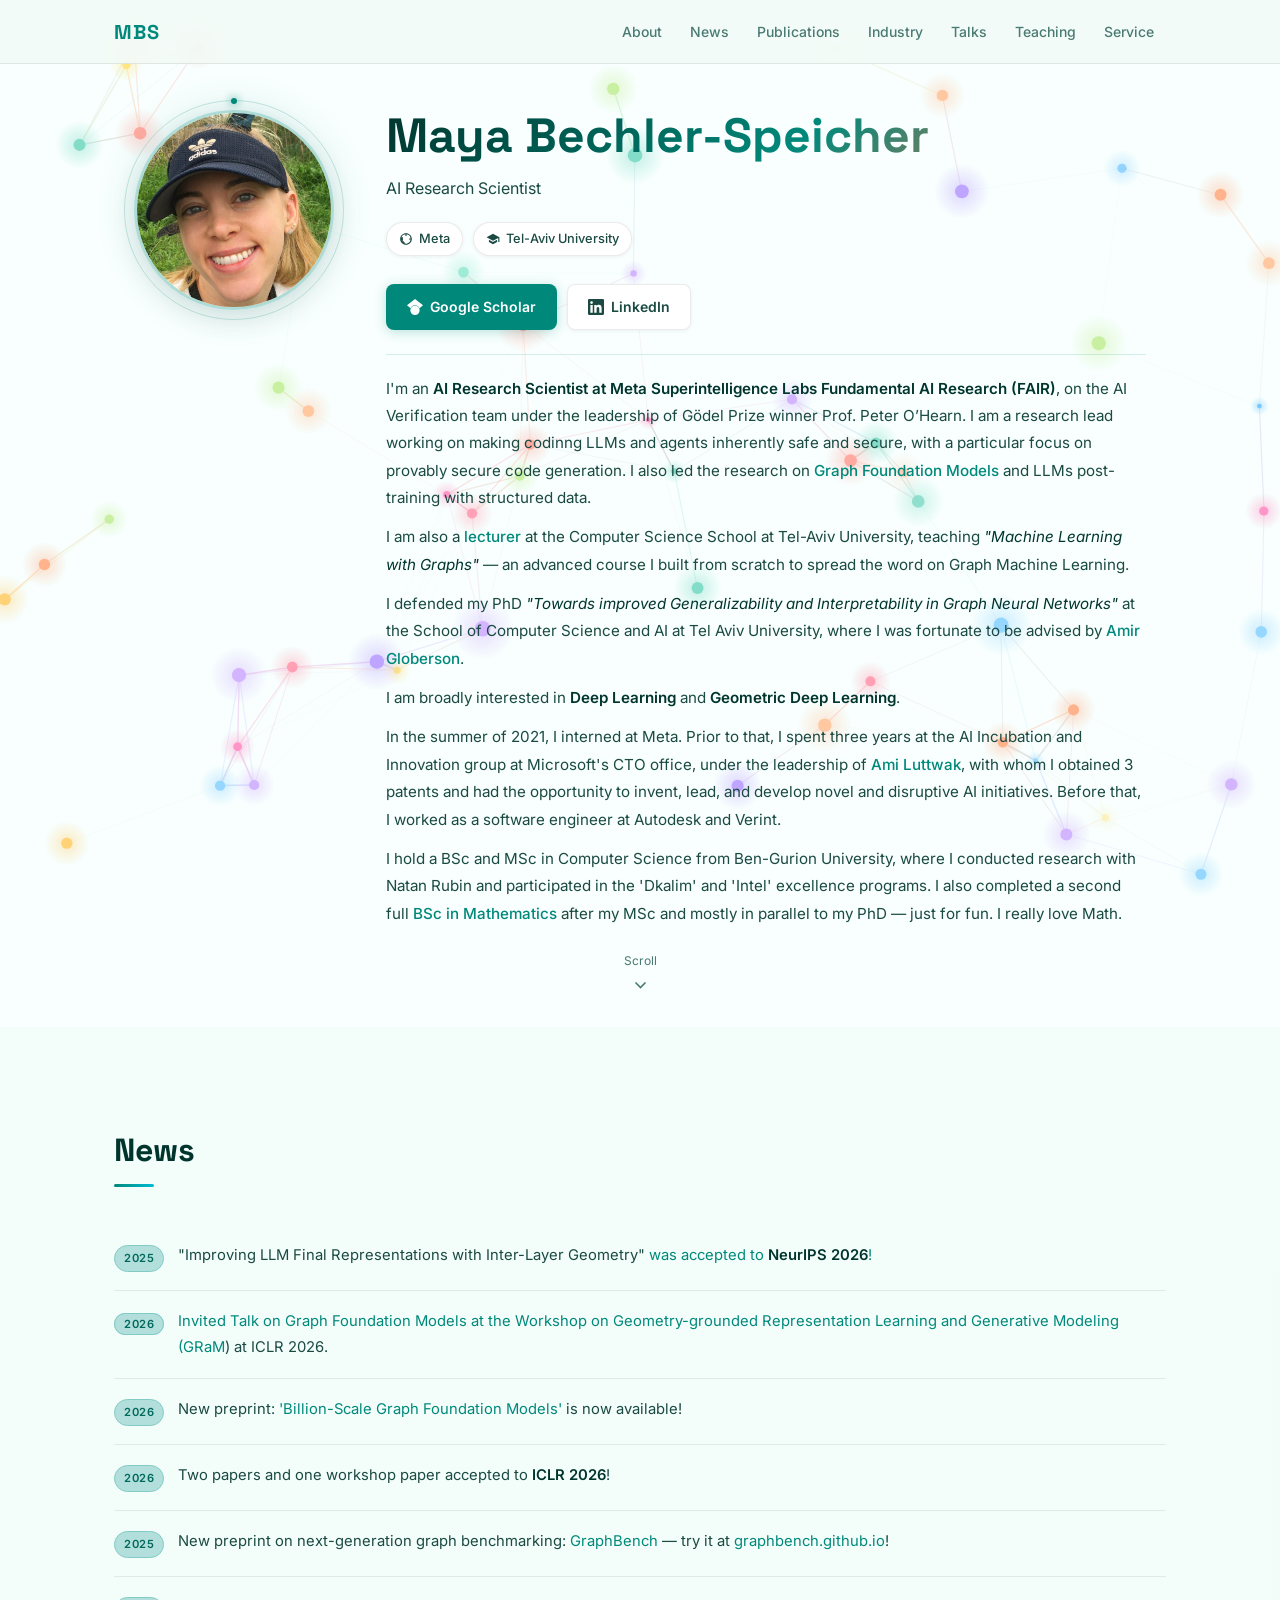
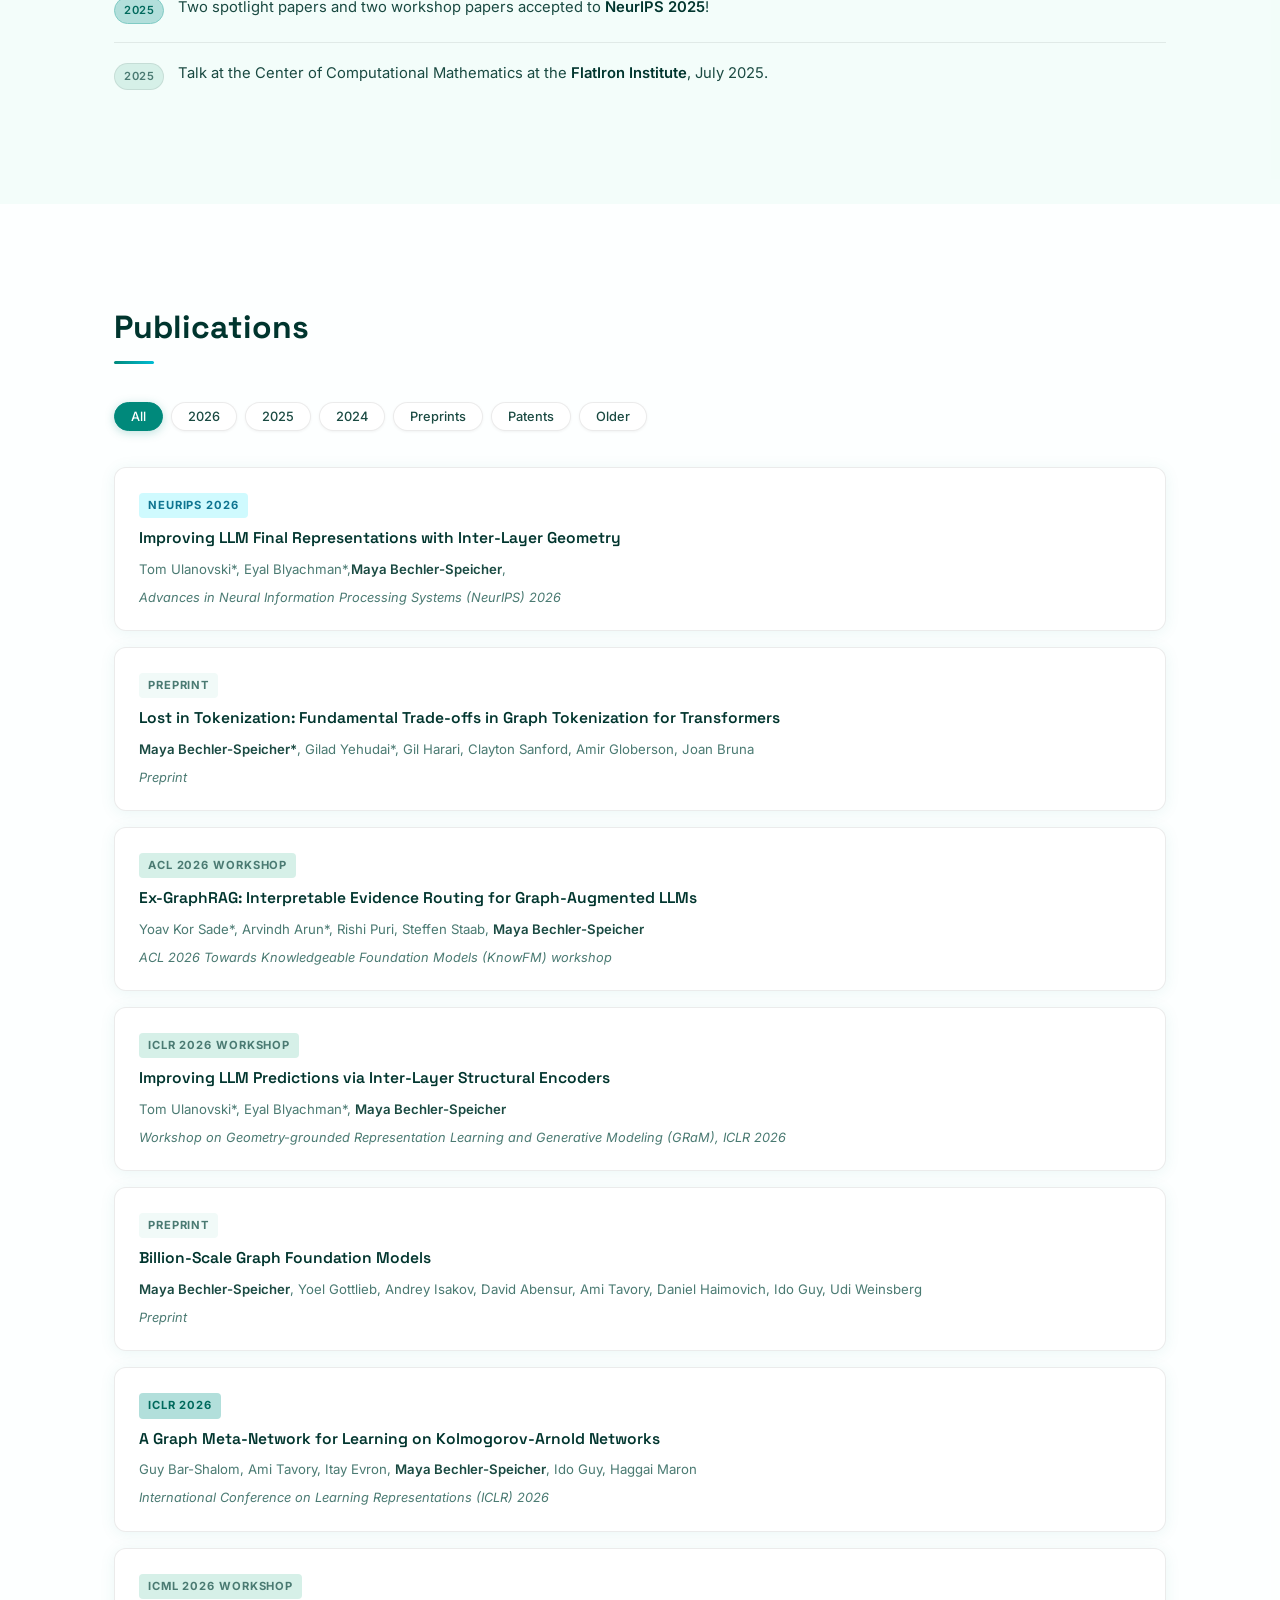
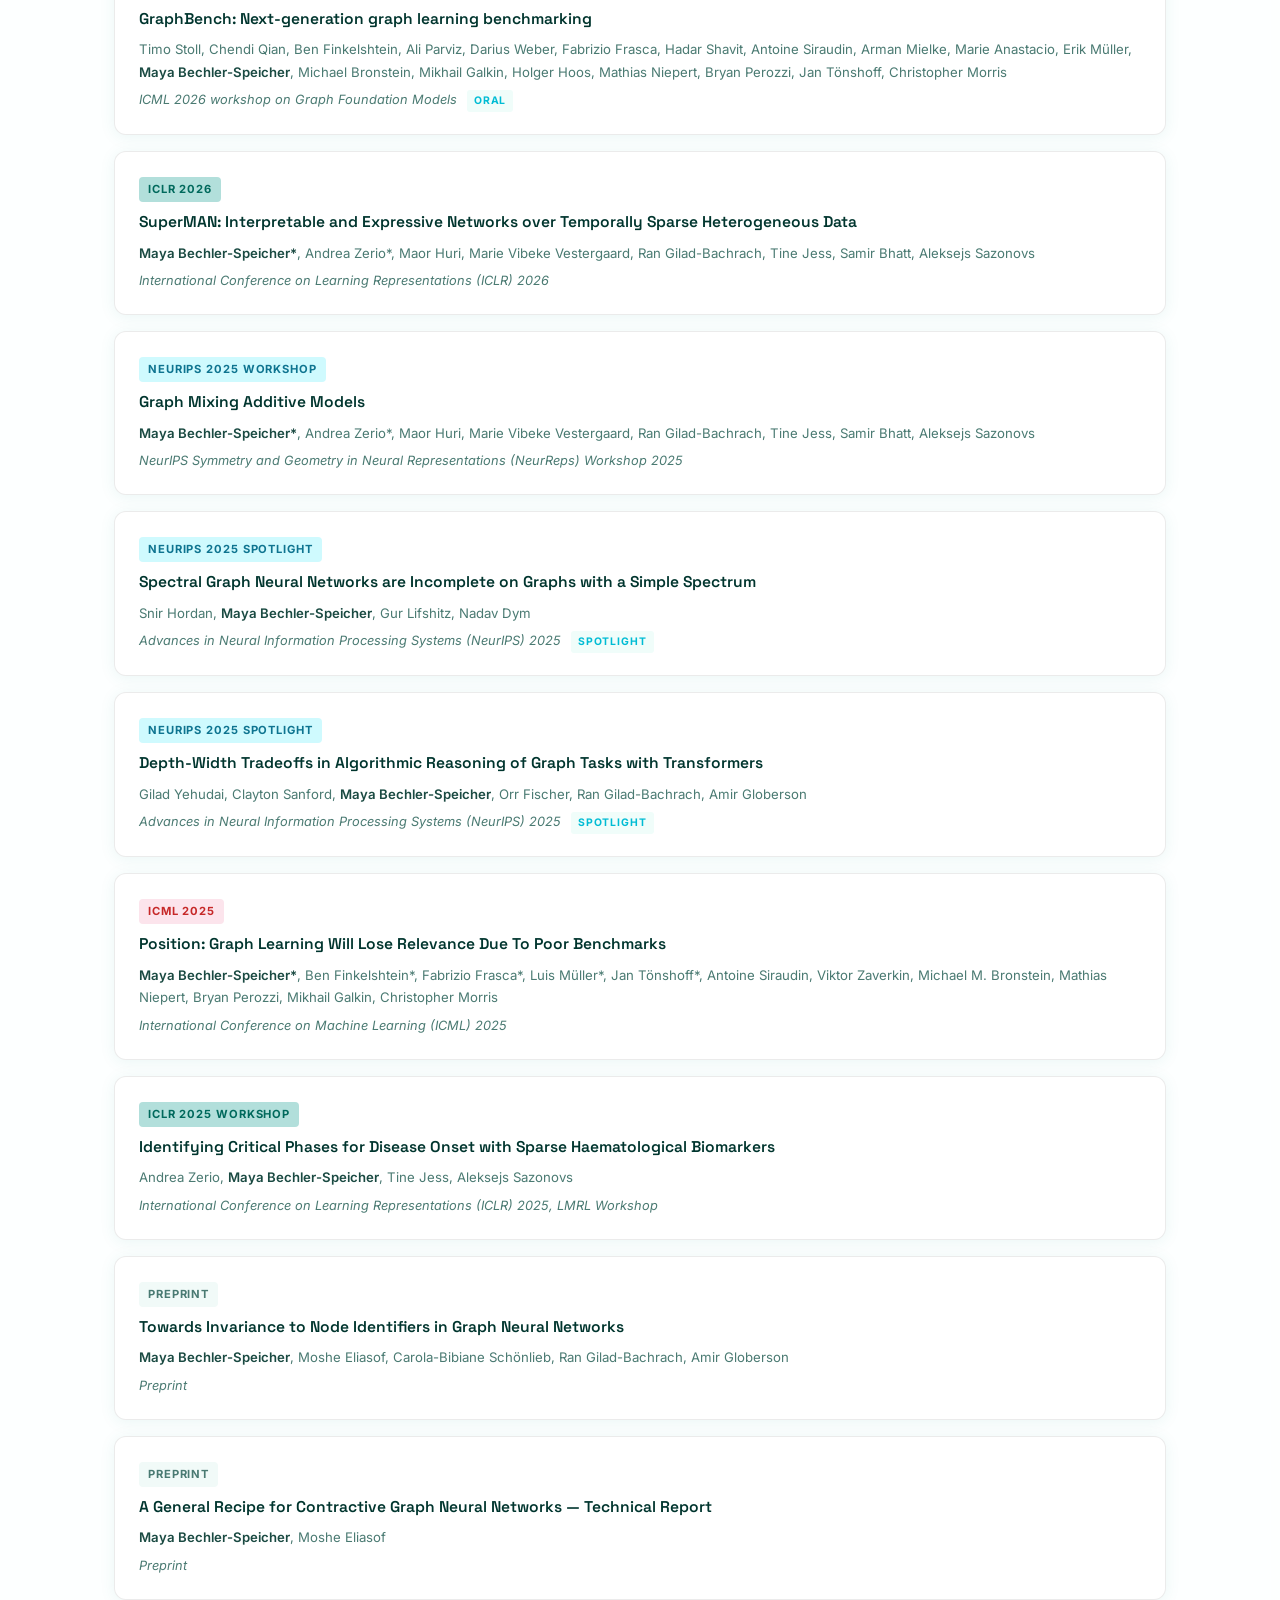
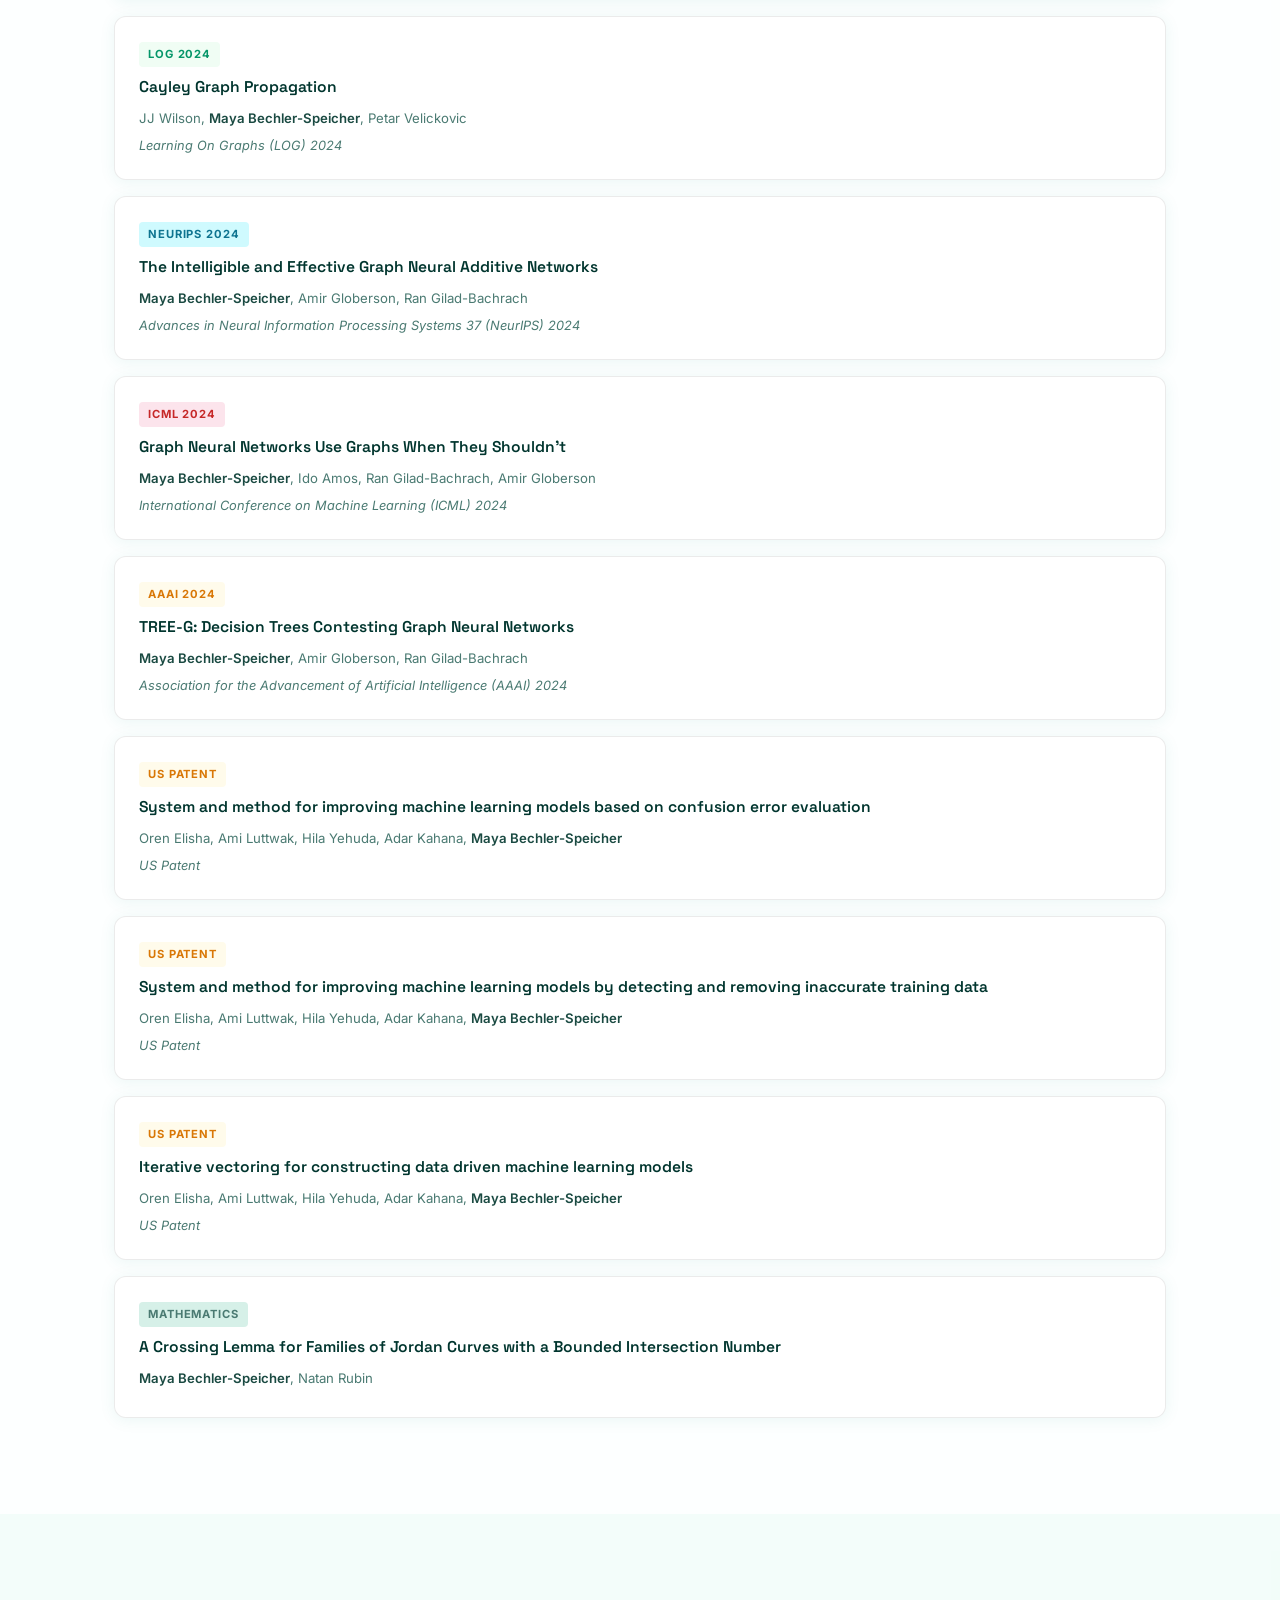
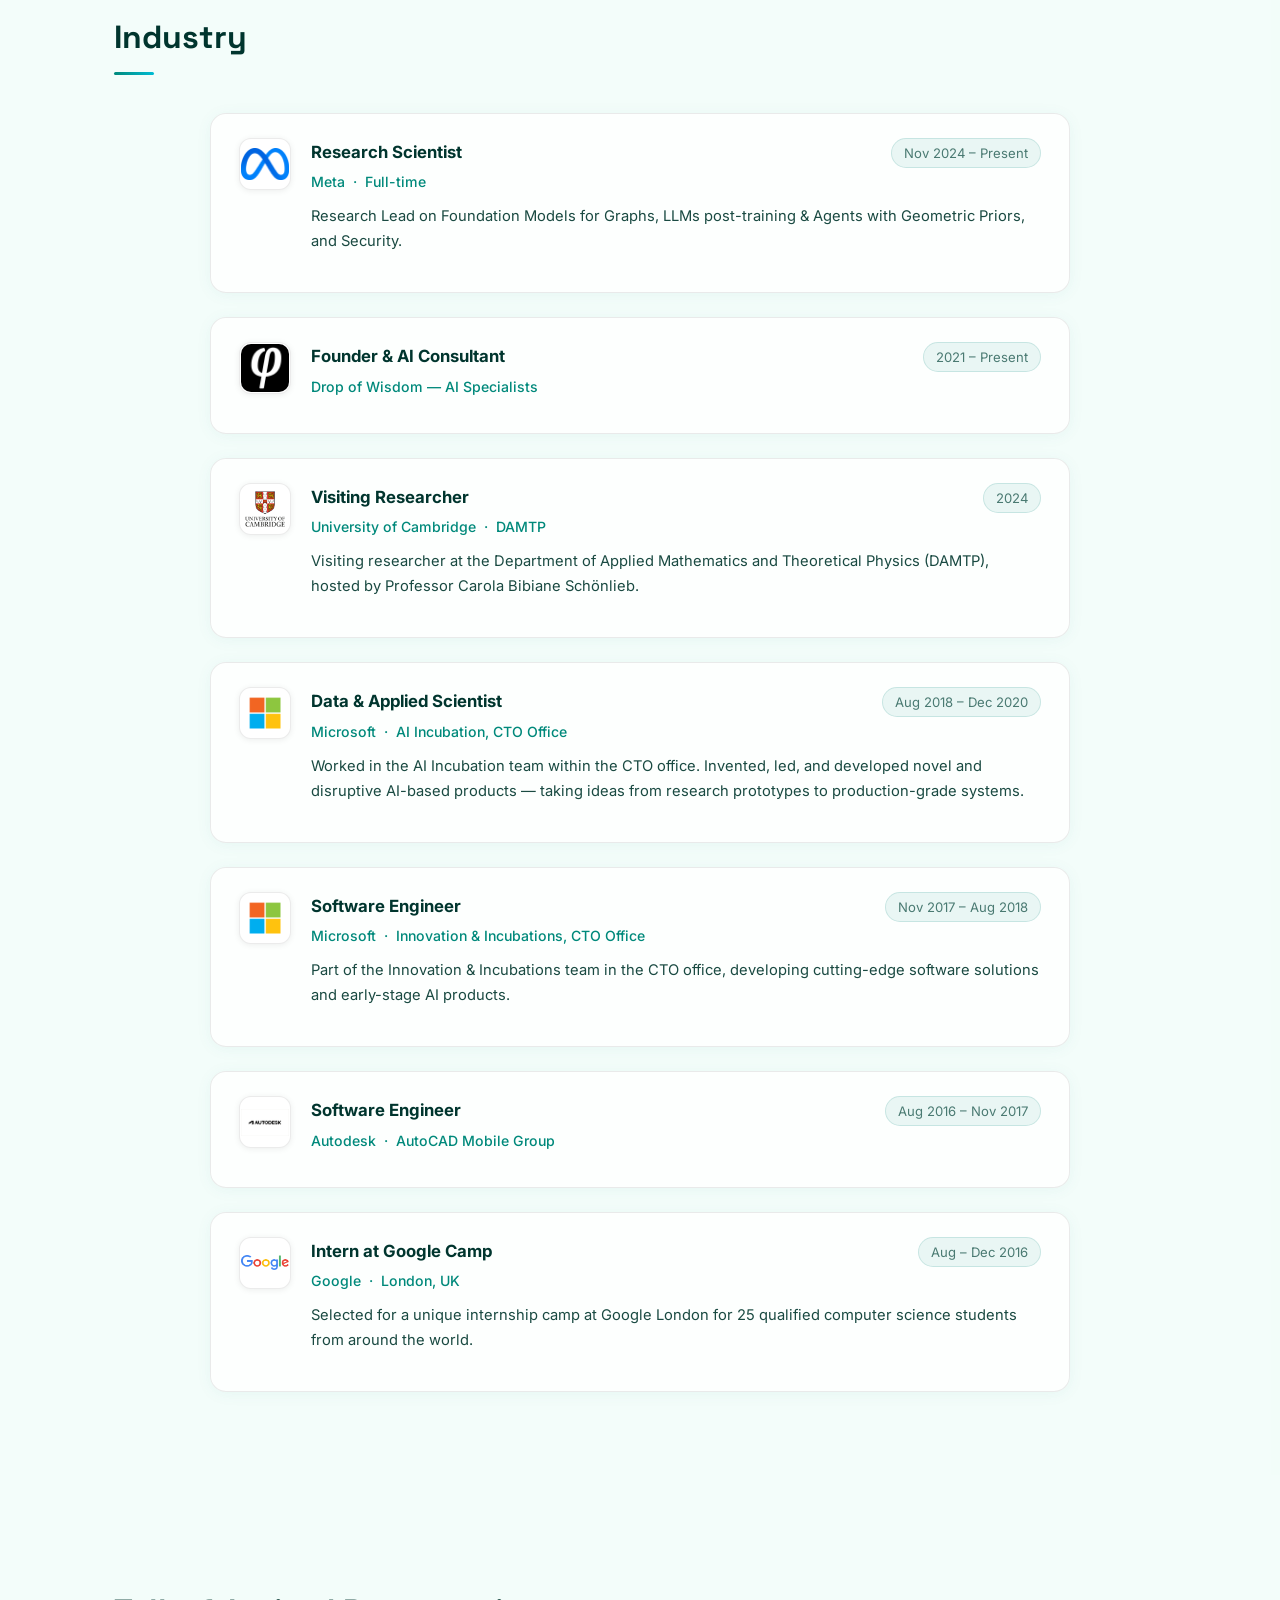
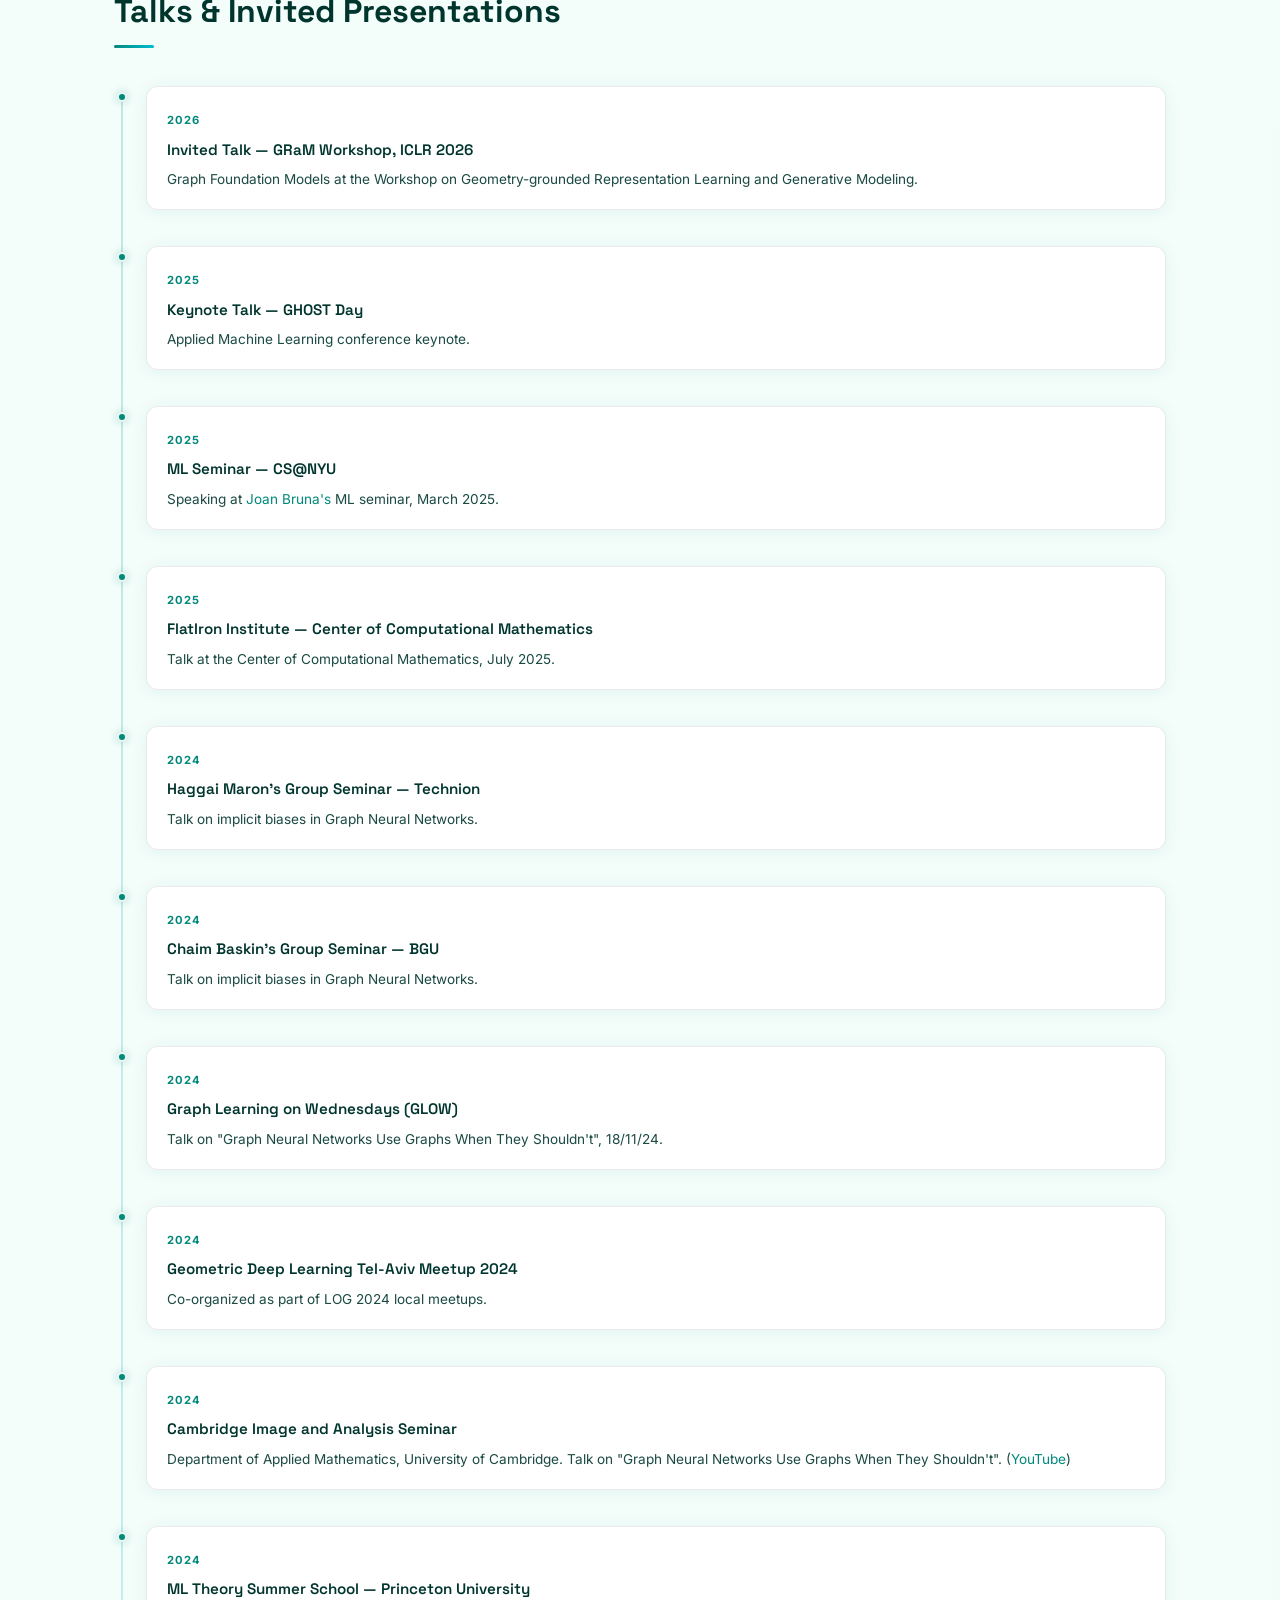
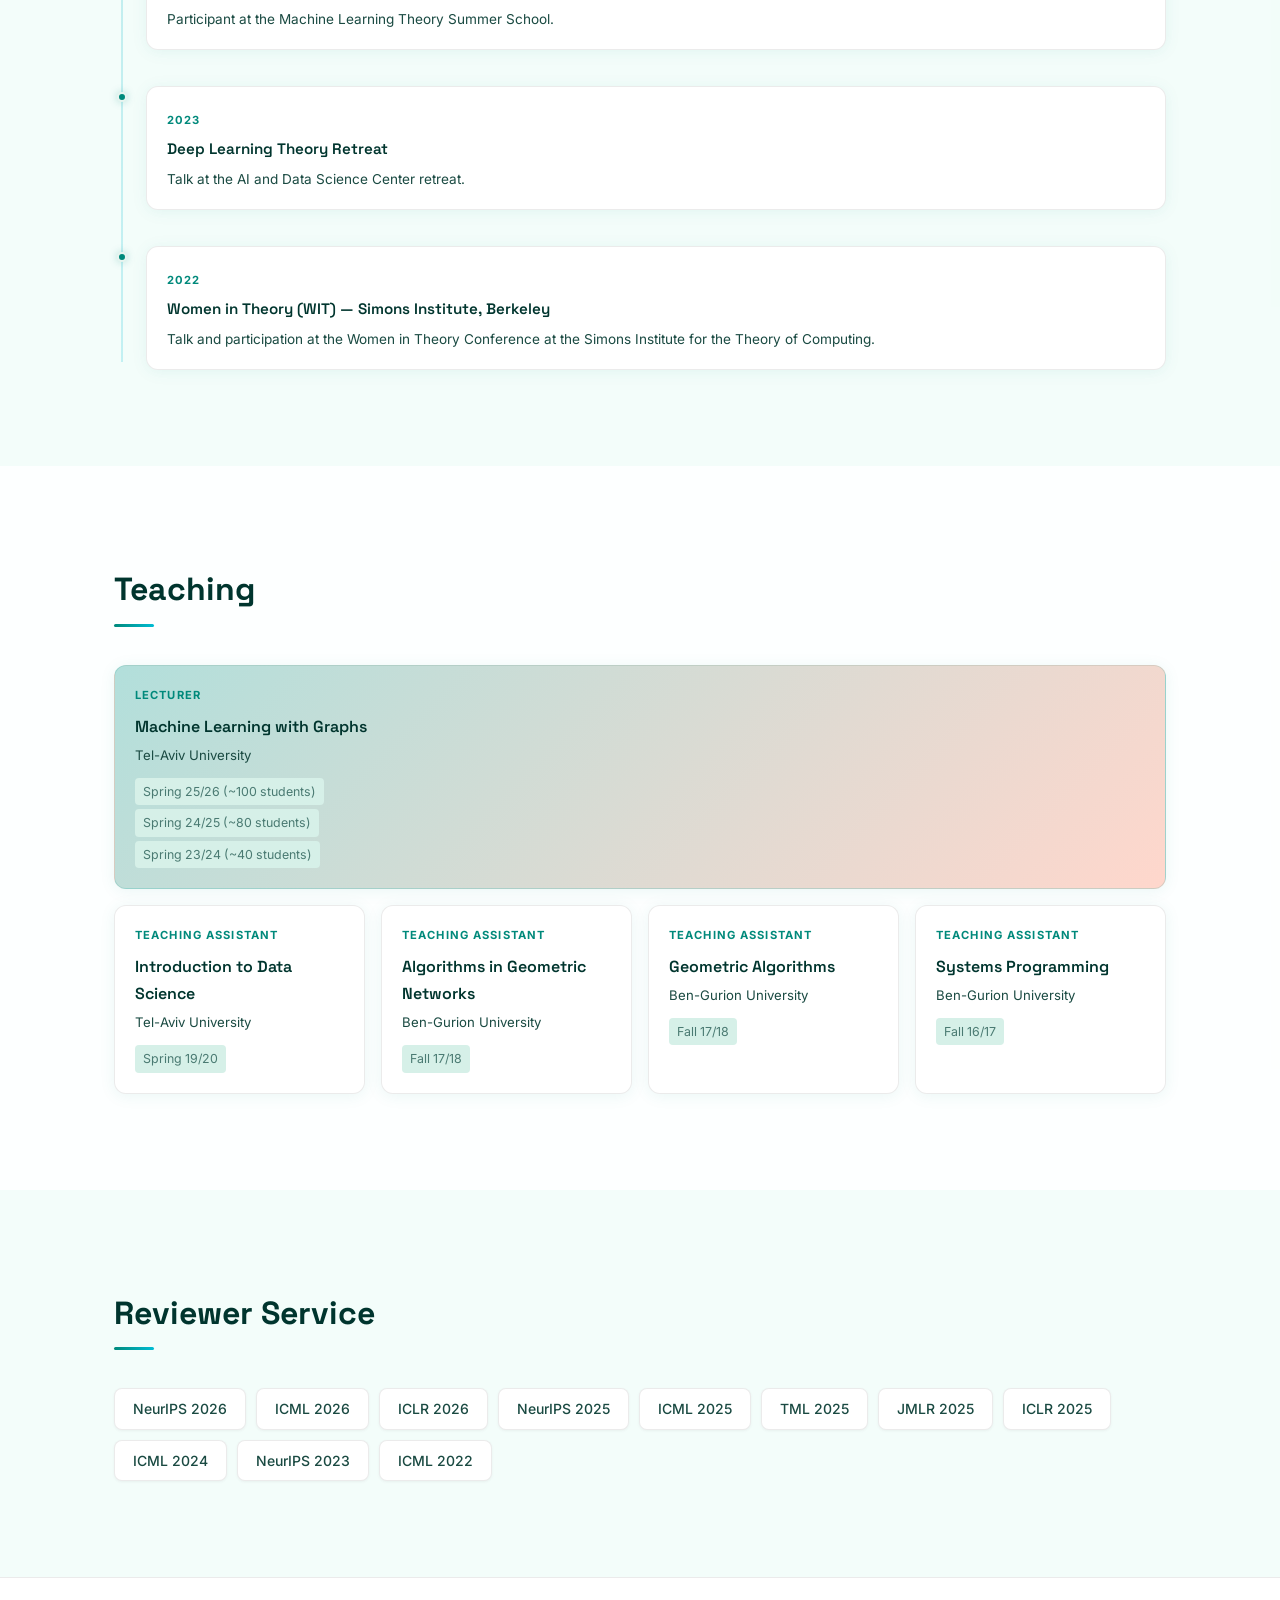
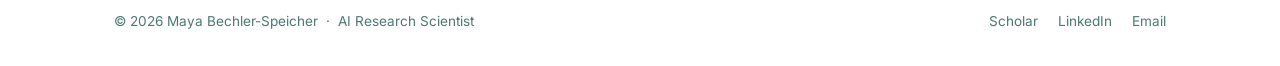
==== commit b567692c: "Update index.html" ====
--- a/index.html
+++ b/index.html
@@ -64,11 +64,11 @@
           </a>
         </div>
         <div class="hero-bio">
-          <p>I'm an <strong>AI Research Scientist at Meta Superintelligence Labs Fundamental AI Research (FAIR)</strong>, currently working on AI Verification, and led the research on Graph Foundation Models and LLMs post-training with structured data.</p>
+          <p>I'm an <strong>AI Research Scientist at Meta Superintelligence Labs Fundamental AI Research (FAIR)</strong>, on the AI Verification team under the leadership of Gödel Prize winner Prof. Peter O’Hearn. I am a research lead working on making codinng LLMs and agents inherently safe and secure, with a particular focus on provably secure code generation. I also led the research on <a href="https://arxiv.org/pdf/2602.04768" target="_blank">Graph Foundation Models</a> and LLMs post-training with structured data.</p>
           <p>I am also a <a href="https://www.linkedin.com/posts/maya-bechler-speicher-815103103_another-year-of-machine-learning-with-graphs-ugcPost-7391172399511248896-pEw3" target="_blank">lecturer</a> at the Computer Science School at Tel-Aviv University, teaching <em>"Machine Learning with Graphs"</em> — an advanced course I built from scratch to spread the word on Graph Machine Learning.</p>
-          <p>I defended my PhD <em>"Towards improved Generalizability and Interpretability in Graph Neural Networks"</em> at the <a href="https://en.cs.tau.ac.il/computer" target="_blank">School of Computer Science</a> at <a href="https://english.tau.ac.il/" target="_blank">Tel Aviv University</a>, where I was fortunate to be advised by <a href="https://scholar.google.co.uk/citations?user=5JserkUAAAAJ&hl=en" target="_blank">Amir Globerson</a>.</p>
+          <p>I defended my PhD <em>"Towards improved Generalizability and Interpretability in Graph Neural Networks"</em> at the School of Computer Science and AI at Tel Aviv University, where I was fortunate to be advised by <a href="https://scholar.google.co.uk/citations?user=5JserkUAAAAJ&hl=en" target="_blank">Amir Globerson</a>.</p>
           <p>I am broadly interested in <strong>Deep Learning</strong> and <strong>Geometric Deep Learning</strong>.</p>
-          <p>In the summer of 2021, I interned at Meta. Prior to that, I spent three years at Microsoft's Machine Learning Incubation and Innovation group (CTO office), where I had the opportunity to invent, lead, and develop novel and disruptive AI-based products.</p>
+          <p>In the summer of 2021, I interned at Meta. Prior to that, I spent three years at the AI Incubation and Innovation group at Microsoft's CTO office, under the leadership of <a href="https://www.forbes.com/profile/ami-luttwak/" target="_blank">Ami Luttwak</a>, with whom I obtained 3 patents and had the opportunity to invent, lead, and develop novel and disruptive AI initiatives. Before that, I worked as a software engineer at Autodesk and Verint.</p>
           <p>I hold a BSc and MSc in Computer Science from Ben-Gurion University, where I conducted research with Natan Rubin and participated in the 'Dkalim' and 'Intel' excellence programs. I also completed a second full <a href="https://www.linkedin.com/posts/maya-bechler-speicher-815103103_%D7%9C%D7%A4%D7%A0%D7%99-4-%D7%A9%D7%A0%D7%99%D7%9D-%D7%9B%D7%A9%D7%A2%D7%95%D7%93-%D7%94%D7%99%D7%99%D7%AA%D7%99-%D7%91%D7%AA%D7%95%D7%90%D7%A8-%D7%94%D7%A9%D7%A0%D7%99-%D7%91%D7%9E%D7%93%D7%A2%D7%99-activity-6967887113002328064-pbhO" target="_blank">BSc in Mathematics</a> after my MSc and mostly in parallel to my PhD — just for fun. I really love Math.</p>
         </div>
       </div>
@@ -88,6 +88,10 @@
       <h2 class="section-title">News</h2>
       <div class="news-list">
         <div class="news-item">
+          <span class="news-badge badge-new">2025</span>
+          <p>"Improving LLM Final Representations with Inter-Layer Geometry" <a href="https://arxiv.org/pdf/2603.22665" target="_blank"> was accepted to <strong>NeurIPS 2026</strong>!</p>
+        </div>
+        <div class="news-item">
           <span class="news-badge badge-new">2026</span>
           <p>Invited Talk on Graph Foundation Models at the Workshop on Geometry-grounded Representation Learning and Generative Modeling (<a href="https://gram-workshop.github.io/" target="_blank">GRaM</a>) at ICLR 2026.</p>
         </div>
@@ -110,18 +114,6 @@
         <div class="news-item">
           <span class="news-badge">2025</span>
           <p>Talk at the Center of Computational Mathematics at the <strong>FlatIron Institute</strong>, July 2025.</p>
-        </div>
-        <div class="news-item">
-          <span class="news-badge">2025</span>
-          <p><a href="https://ghostday.pl/speakers/" target="_blank">Keynote Talk</a> at GHOST Day — Applied Machine Learning conference.</p>
-        </div>
-        <div class="news-item">
-          <span class="news-badge">2025</span>
-          <p>Paper <a href="https://arxiv.org/pdf/2502.14546" target="_blank">"Position: Graph Learning Will Lose Relevance Due To Poor Benchmarks"</a> accepted to <strong>ICML 2025</strong>!</p>
-        </div>
-        <div class="news-item">
-          <span class="news-badge">2025</span>
-          <p>Speaking at <a href="https://scholar.google.com/citations?hl=en&user=L4bNmsMAAAAJ" target="_blank">Joan Bruna's</a> ML seminar CS@NYU, March 2025.</p>
         </div>
       </div>
     </div>
@@ -144,6 +136,13 @@
 
       <div class="pub-list" id="pubList">
 
+        <div class="pub-card" data-year="2026">
+          <div class="pub-venue-tag pub-neurips">NeurIPS 2026</div>
+          <h3 class="pub-title"><a href="https://arxiv.org/pdf/2603.22665" target="_blank">Improving LLM Final Representations with Inter-Layer Geometry</a></h3>
+          <p class="pub-authors"> Tom Ulanovski*, Eyal Blyachman*,<strong>Maya Bechler-Speicher</strong>,</p>
+          <p class="pub-venue">Advances in Neural Information Processing Systems (NeurIPS) 2026</p>
+        </div>
+
         <div class="pub-card" data-year="2026" data-type="preprint">
           <div class="pub-venue-tag pub-preprint">Preprint</div>
           <h3 class="pub-title"><a href="https://arxiv.org/pdf/2605.22471" target="_blank">Lost in Tokenization: Fundamental Trade-offs in Graph Tokenization for Transformers</a></h3>
@@ -189,7 +188,7 @@
 
         <div class="pub-card" data-year="2026">
           <div class="pub-venue-tag pub-iclr">ICLR 2026</div>
-          <h3 class="pub-title"><a href="#" target="_blank">SuperMAN: Interpretable and Expressive Networks over Temporally Sparse Heterogeneous Data</a></h3>
+          <h3 class="pub-title"><a href="https://arxiv.org/pdf/2505.19193" target="_blank">SuperMAN: Interpretable and Expressive Networks over Temporally Sparse Heterogeneous Data</a></h3>
           <p class="pub-authors"><strong>Maya Bechler-Speicher*</strong>, Andrea Zerio*, Maor Huri, Marie Vibeke Vestergaard, Ran Gilad-Bachrach, Tine Jess, Samir Bhatt, Aleksejs Sazonovs</p>
           <p class="pub-venue">International Conference on Learning Representations (ICLR) 2026</p>
         </div>
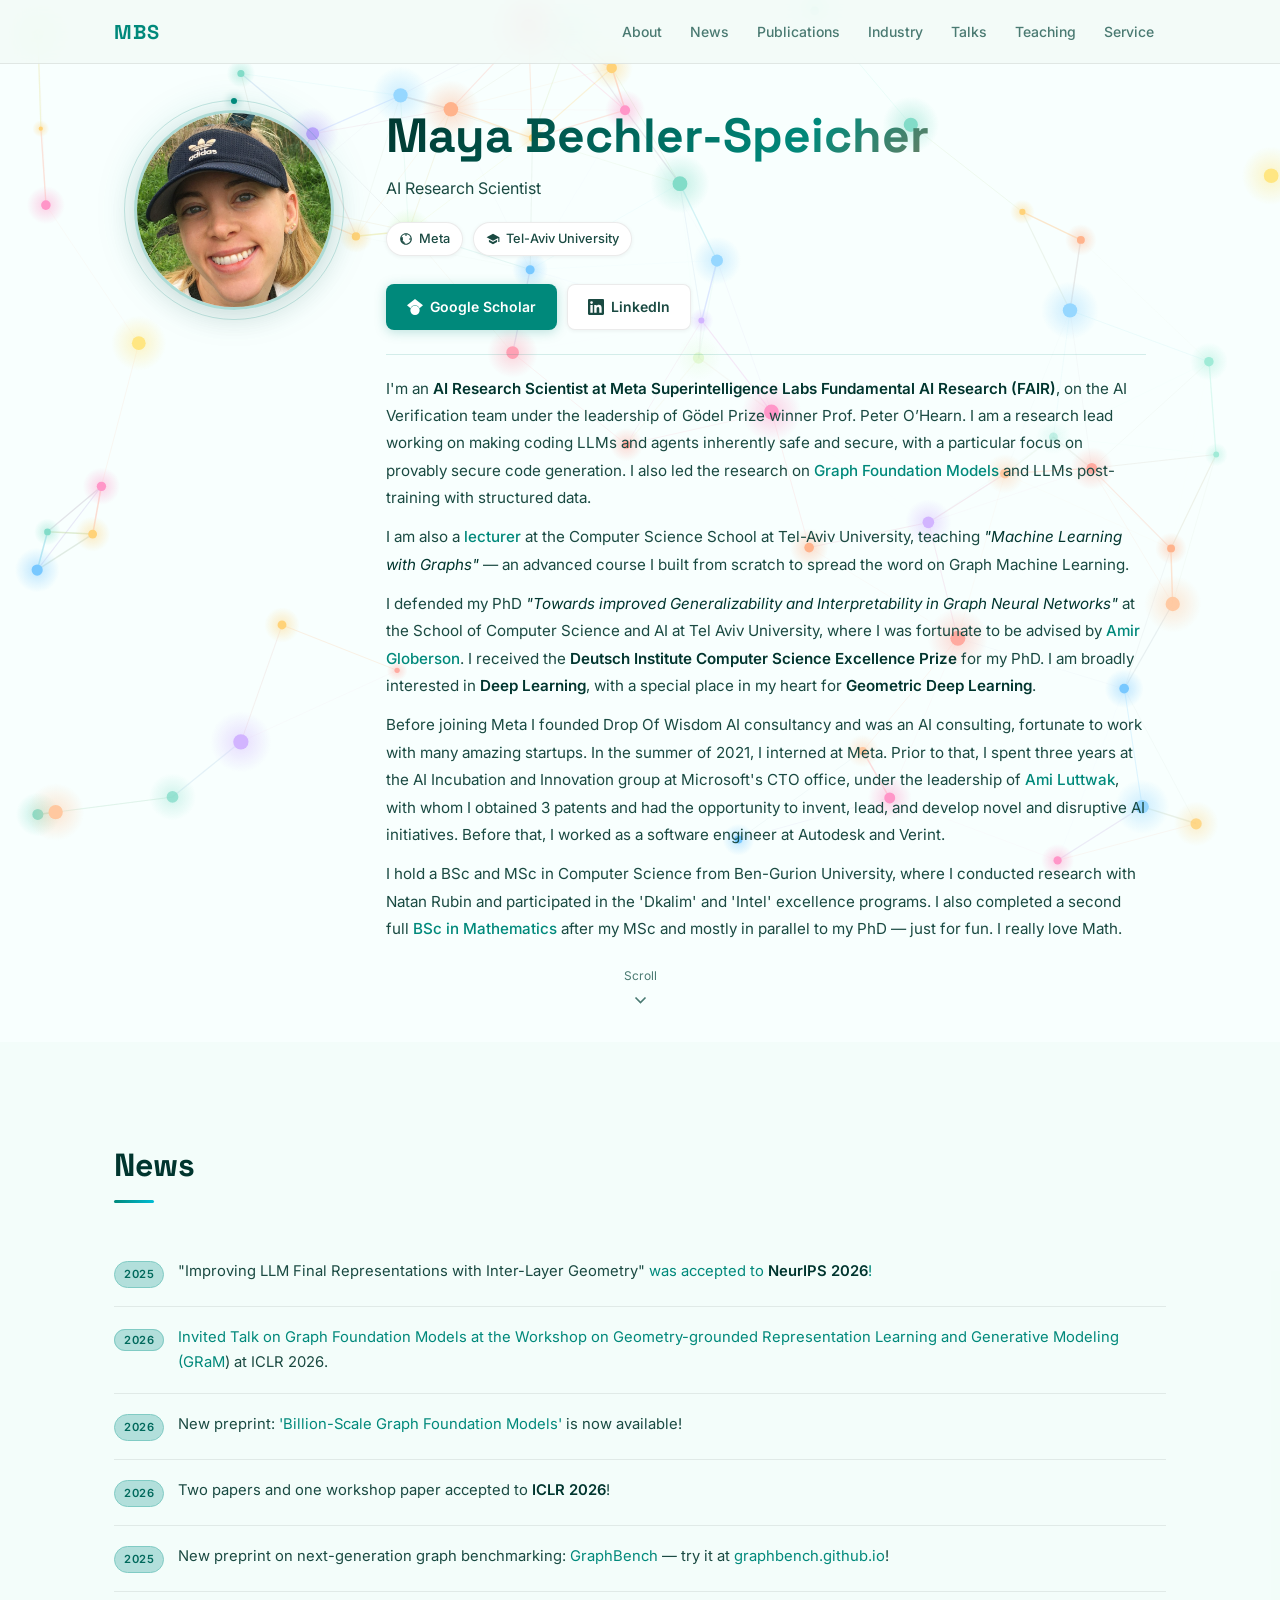
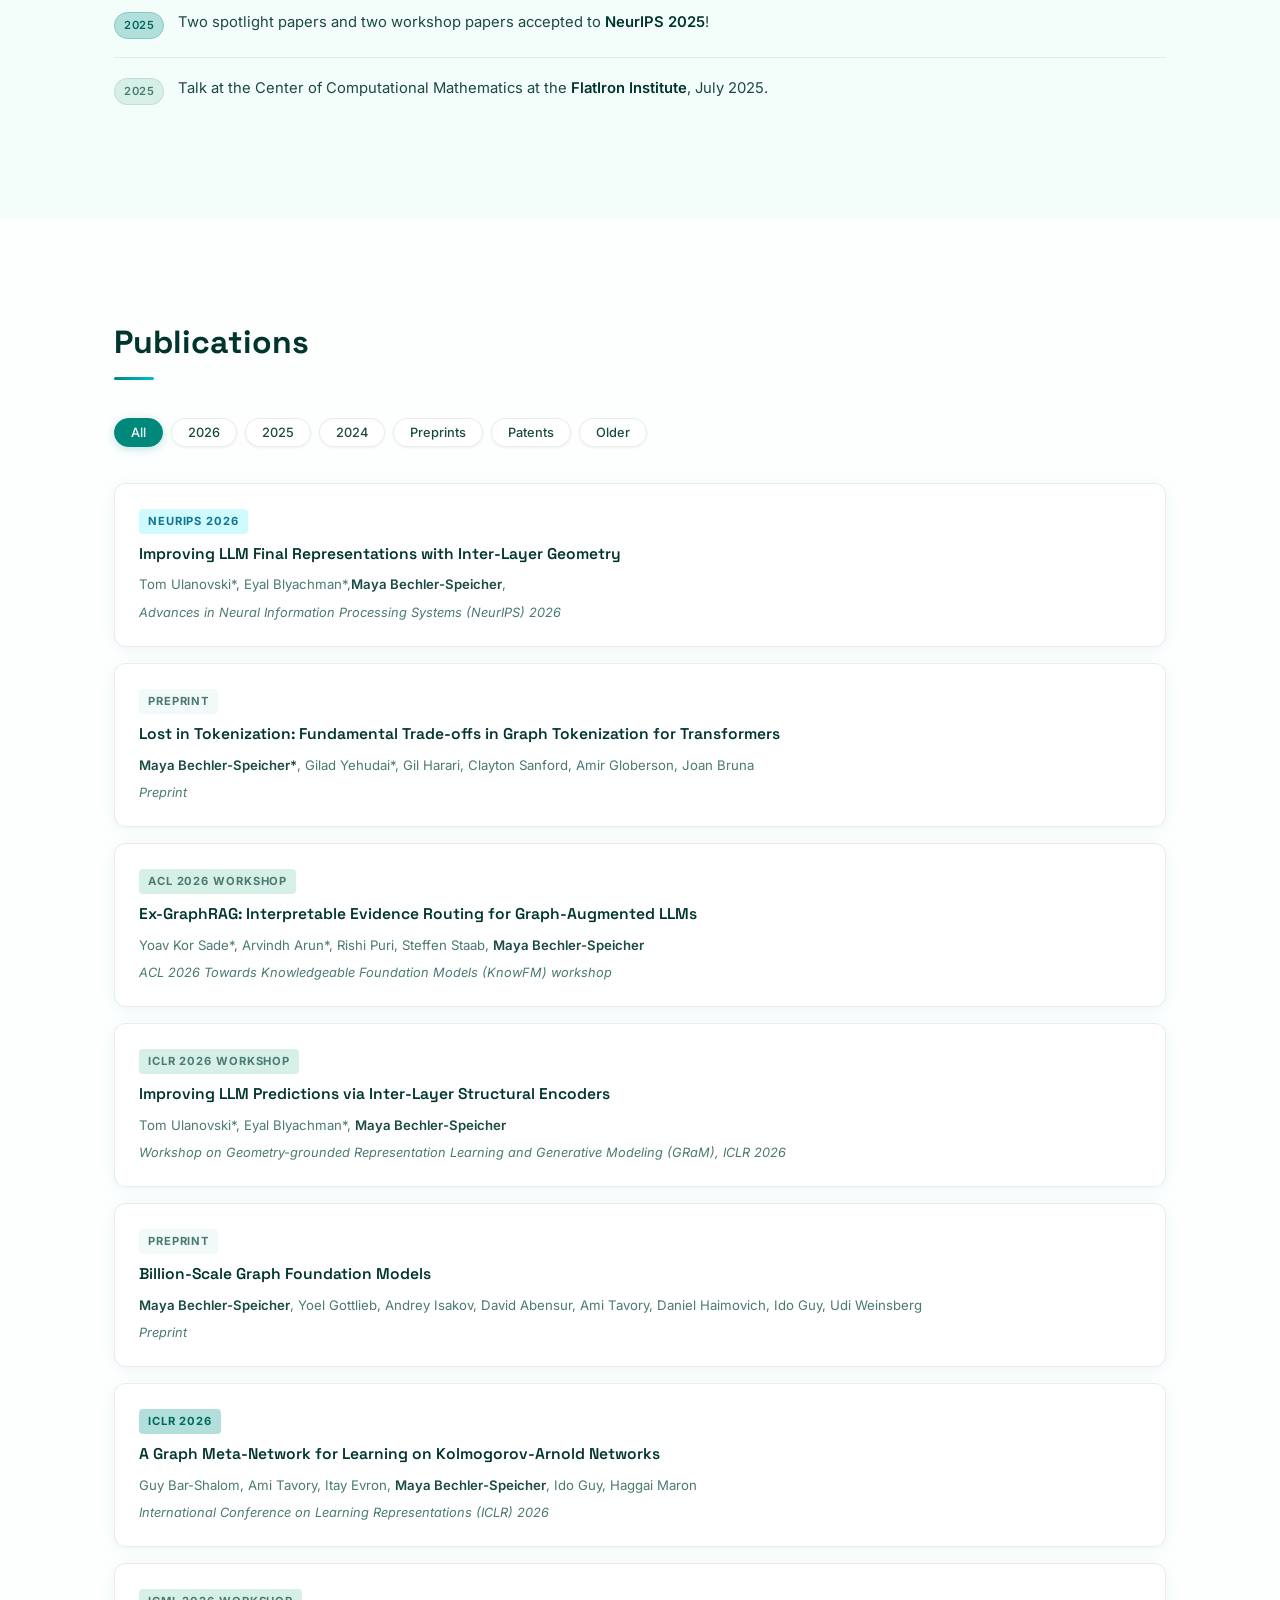
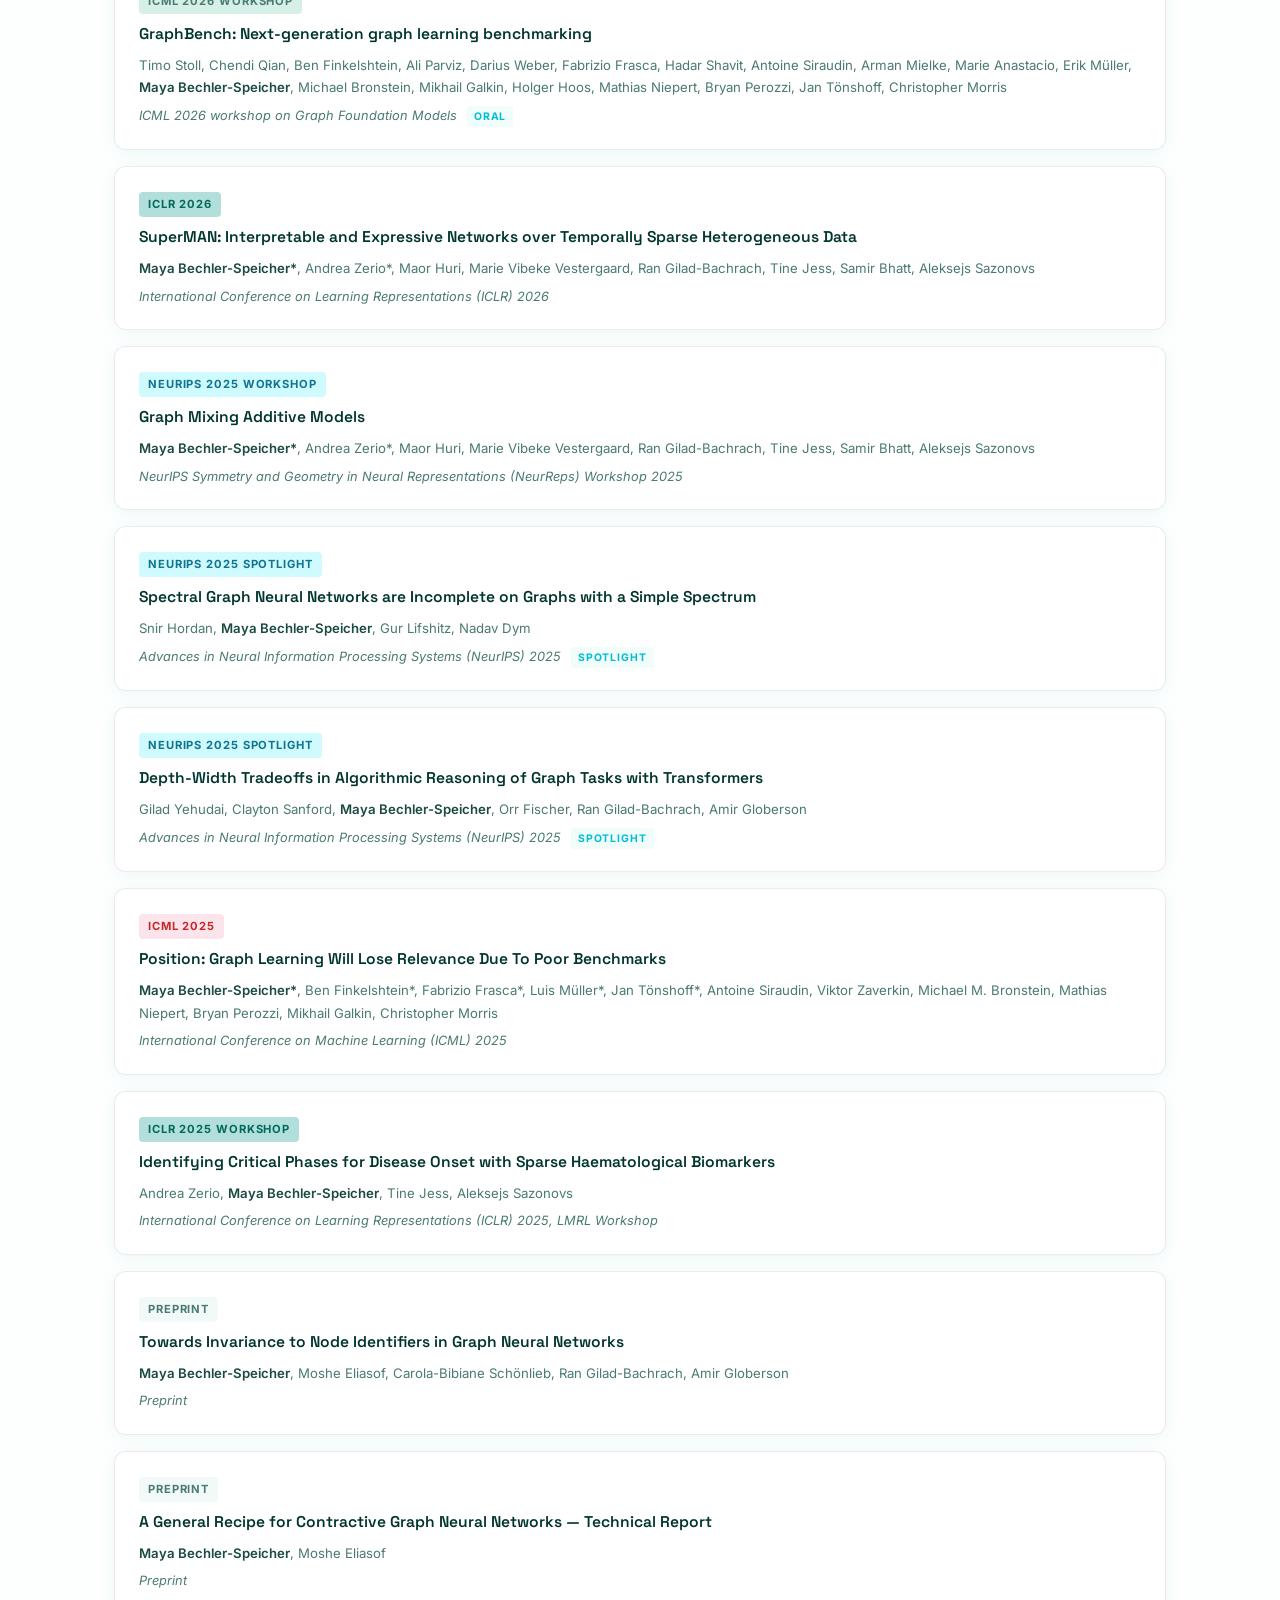
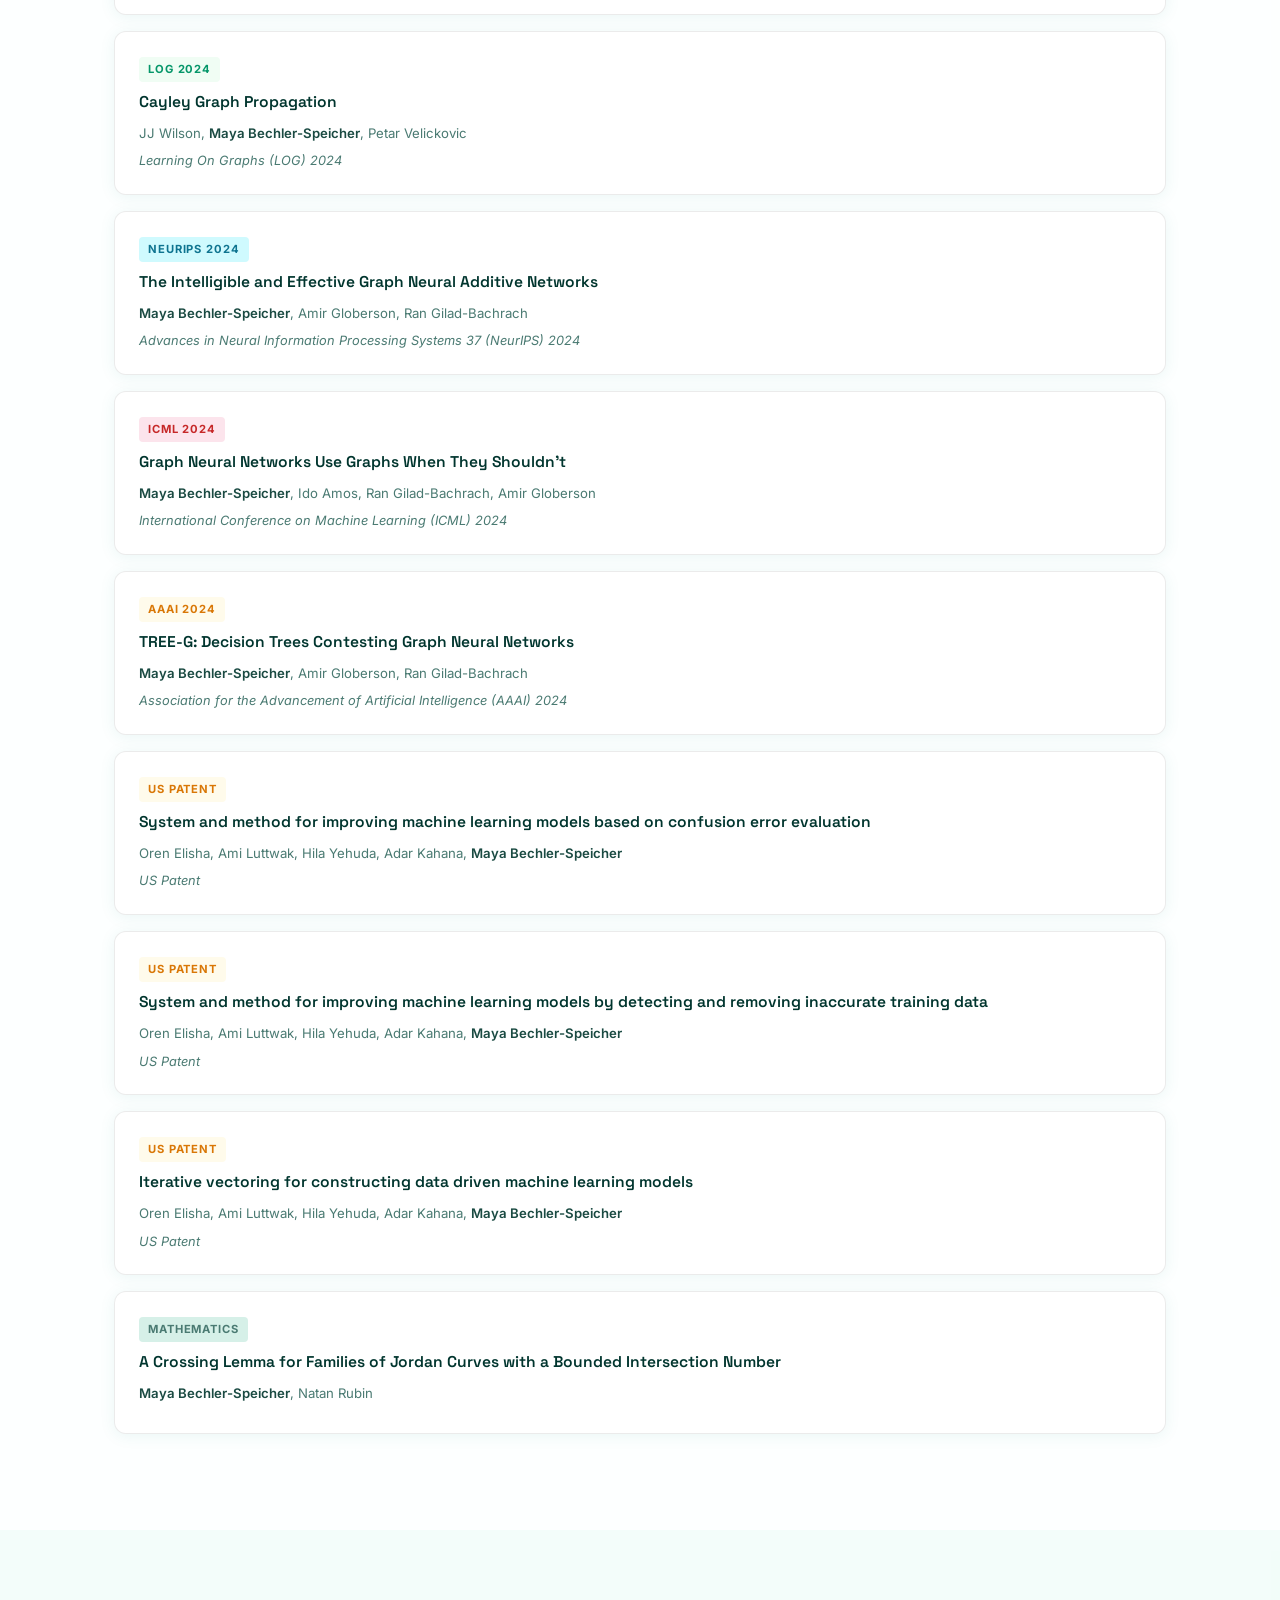
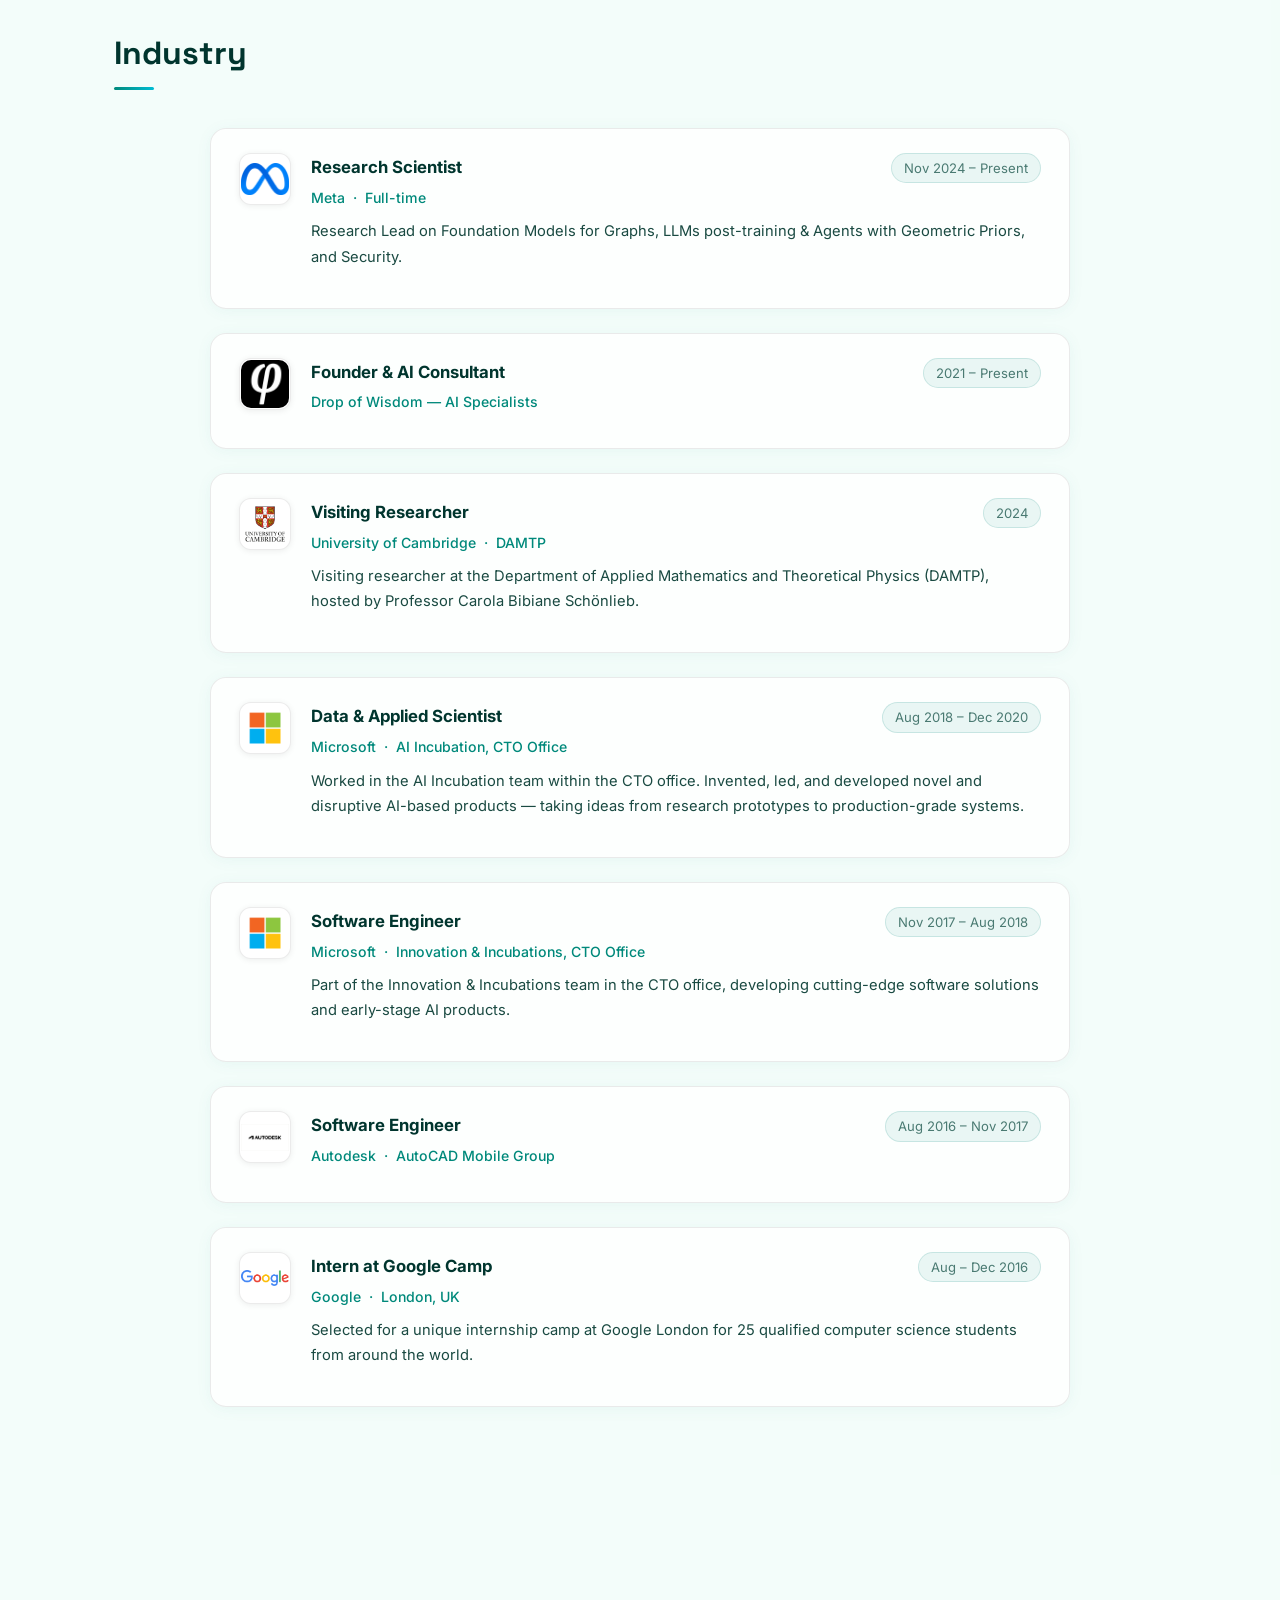
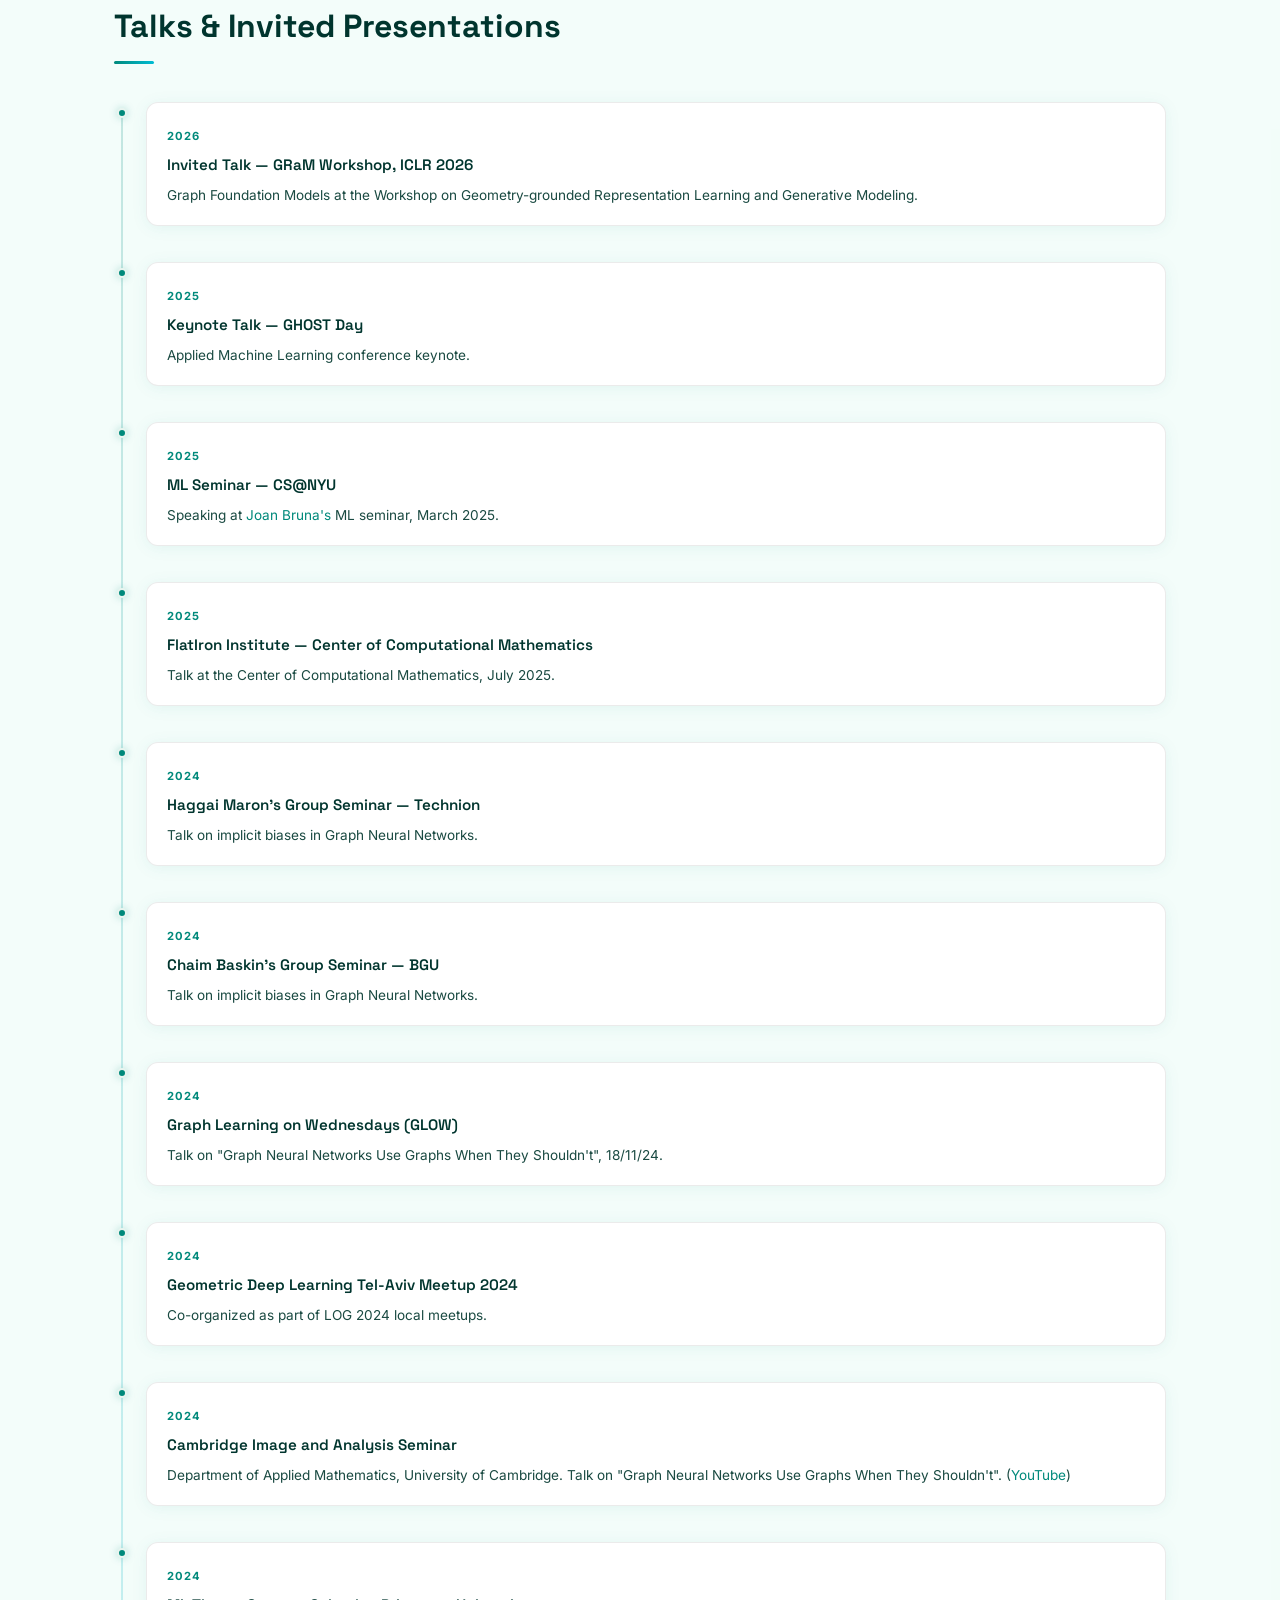
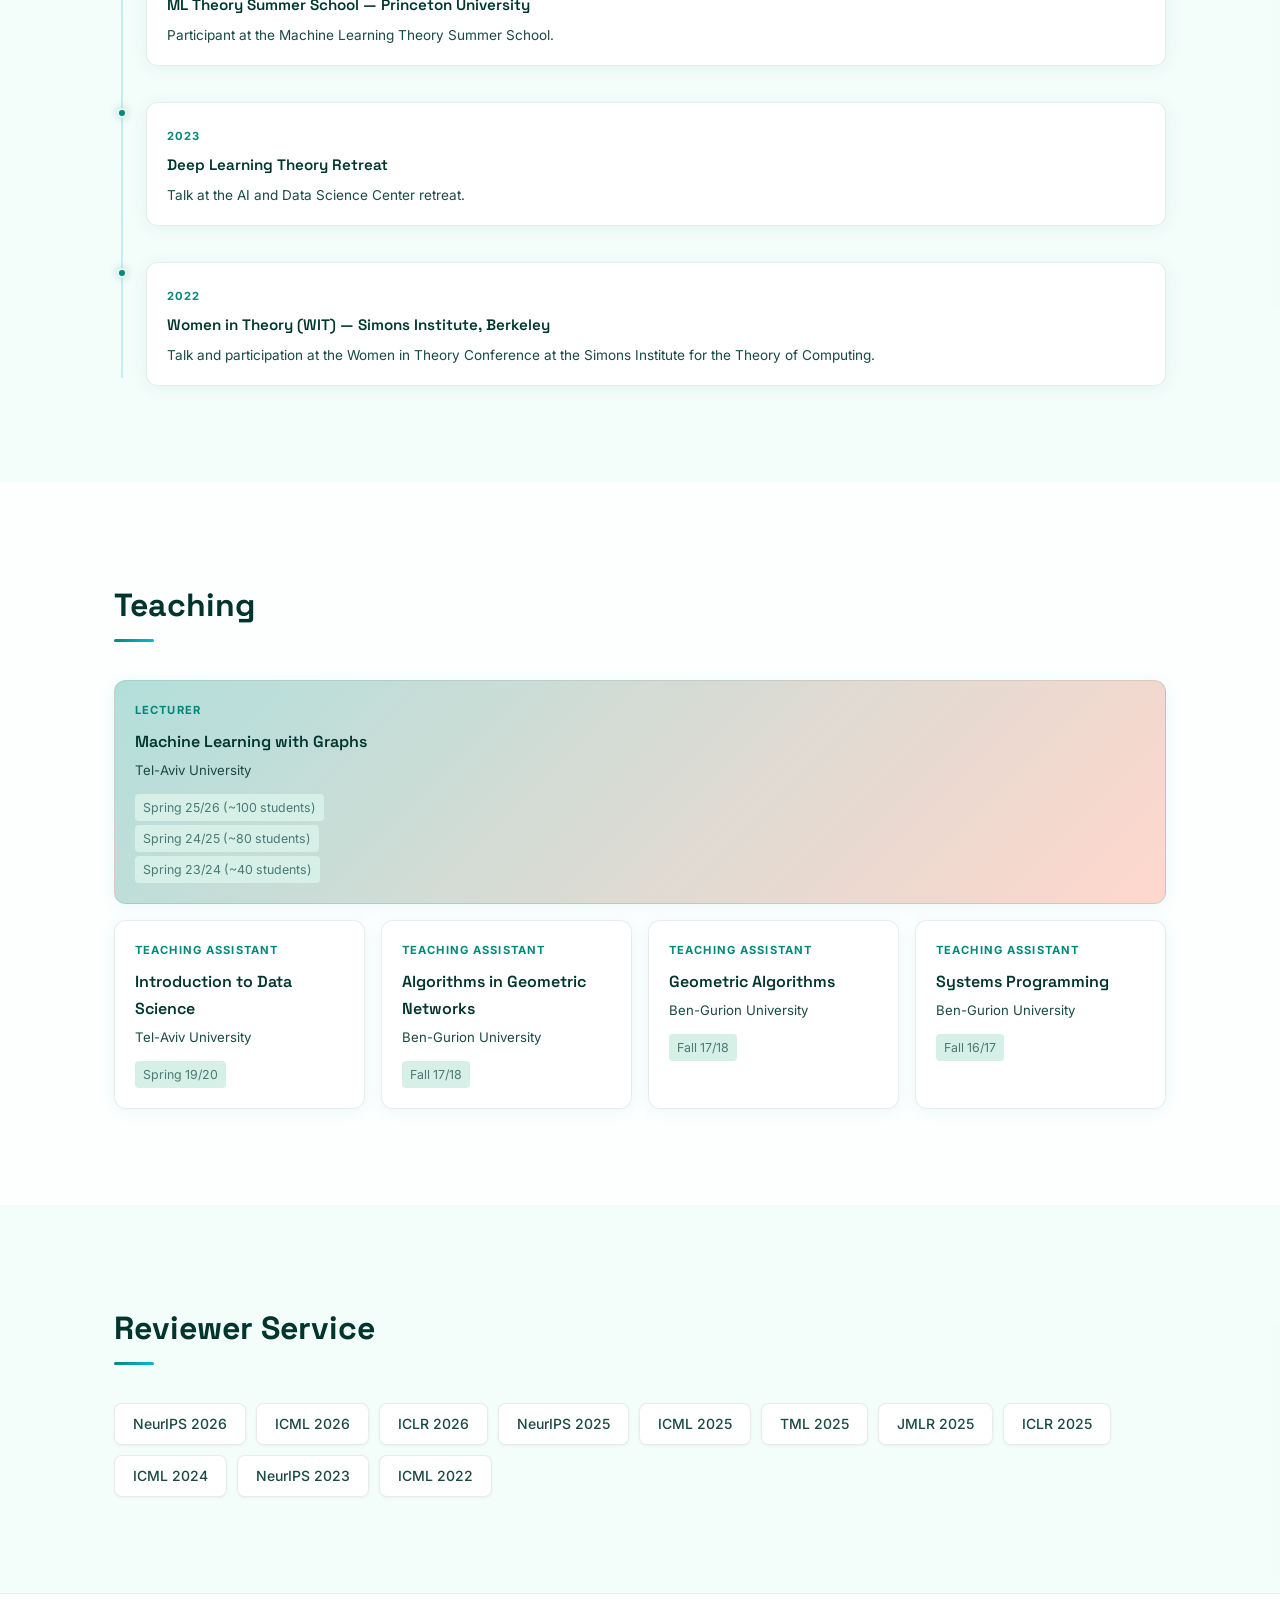
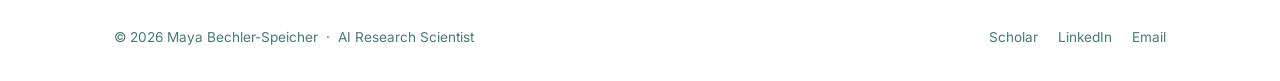
==== commit 39167436: "Update index.html" ====
--- a/index.html
+++ b/index.html
@@ -64,11 +64,10 @@
           </a>
         </div>
         <div class="hero-bio">
-          <p>I'm an <strong>AI Research Scientist at Meta Superintelligence Labs Fundamental AI Research (FAIR)</strong>, on the AI Verification team under the leadership of Gödel Prize winner Prof. Peter O’Hearn. I am a research lead working on making codinng LLMs and agents inherently safe and secure, with a particular focus on provably secure code generation. I also led the research on <a href="https://arxiv.org/pdf/2602.04768" target="_blank">Graph Foundation Models</a> and LLMs post-training with structured data.</p>
+          <p>I'm an <strong>AI Research Scientist at Meta Superintelligence Labs Fundamental AI Research (FAIR)</strong>, on the AI Verification team under the leadership of Gödel Prize winner Prof. Peter O’Hearn. I am a research lead working on making coding LLMs and agents inherently safe and secure, with a particular focus on provably secure code generation. I also led the research on <a href="https://arxiv.org/pdf/2602.04768" target="_blank">Graph Foundation Models</a> and LLMs post-training with structured data.</p>
           <p>I am also a <a href="https://www.linkedin.com/posts/maya-bechler-speicher-815103103_another-year-of-machine-learning-with-graphs-ugcPost-7391172399511248896-pEw3" target="_blank">lecturer</a> at the Computer Science School at Tel-Aviv University, teaching <em>"Machine Learning with Graphs"</em> — an advanced course I built from scratch to spread the word on Graph Machine Learning.</p>
-          <p>I defended my PhD <em>"Towards improved Generalizability and Interpretability in Graph Neural Networks"</em> at the School of Computer Science and AI at Tel Aviv University, where I was fortunate to be advised by <a href="https://scholar.google.co.uk/citations?user=5JserkUAAAAJ&hl=en" target="_blank">Amir Globerson</a>.</p>
-          <p>I am broadly interested in <strong>Deep Learning</strong> and <strong>Geometric Deep Learning</strong>.</p>
-          <p>In the summer of 2021, I interned at Meta. Prior to that, I spent three years at the AI Incubation and Innovation group at Microsoft's CTO office, under the leadership of <a href="https://www.forbes.com/profile/ami-luttwak/" target="_blank">Ami Luttwak</a>, with whom I obtained 3 patents and had the opportunity to invent, lead, and develop novel and disruptive AI initiatives. Before that, I worked as a software engineer at Autodesk and Verint.</p>
+          <p>I defended my PhD <em>"Towards improved Generalizability and Interpretability in Graph Neural Networks"</em> at the School of Computer Science and AI at Tel Aviv University, where I was fortunate to be advised by <a href="https://scholar.google.co.uk/citations?user=5JserkUAAAAJ&hl=en" target="_blank">Amir Globerson</a>. I received the <strong>Deutsch Institute Computer Science Excellence Prize</strong> for my PhD. I am broadly interested in <strong>Deep Learning</strong>, with a special place in my heart for <strong>Geometric Deep Learning</strong>.</p>
+          <p> Before joining Meta I founded Drop Of Wisdom AI consultancy and was an AI consulting, fortunate to work with many amazing startups. In the summer of 2021, I interned at Meta. Prior to that, I spent three years at the AI Incubation and Innovation group at Microsoft's CTO office, under the leadership of <a href="https://www.forbes.com/profile/ami-luttwak/" target="_blank">Ami Luttwak</a>, with whom I obtained 3 patents and had the opportunity to invent, lead, and develop novel and disruptive AI initiatives. Before that, I worked as a software engineer at Autodesk and Verint.</p>
           <p>I hold a BSc and MSc in Computer Science from Ben-Gurion University, where I conducted research with Natan Rubin and participated in the 'Dkalim' and 'Intel' excellence programs. I also completed a second full <a href="https://www.linkedin.com/posts/maya-bechler-speicher-815103103_%D7%9C%D7%A4%D7%A0%D7%99-4-%D7%A9%D7%A0%D7%99%D7%9D-%D7%9B%D7%A9%D7%A2%D7%95%D7%93-%D7%94%D7%99%D7%99%D7%AA%D7%99-%D7%91%D7%AA%D7%95%D7%90%D7%A8-%D7%94%D7%A9%D7%A0%D7%99-%D7%91%D7%9E%D7%93%D7%A2%D7%99-activity-6967887113002328064-pbhO" target="_blank">BSc in Mathematics</a> after my MSc and mostly in parallel to my PhD — just for fun. I really love Math.</p>
         </div>
       </div>
